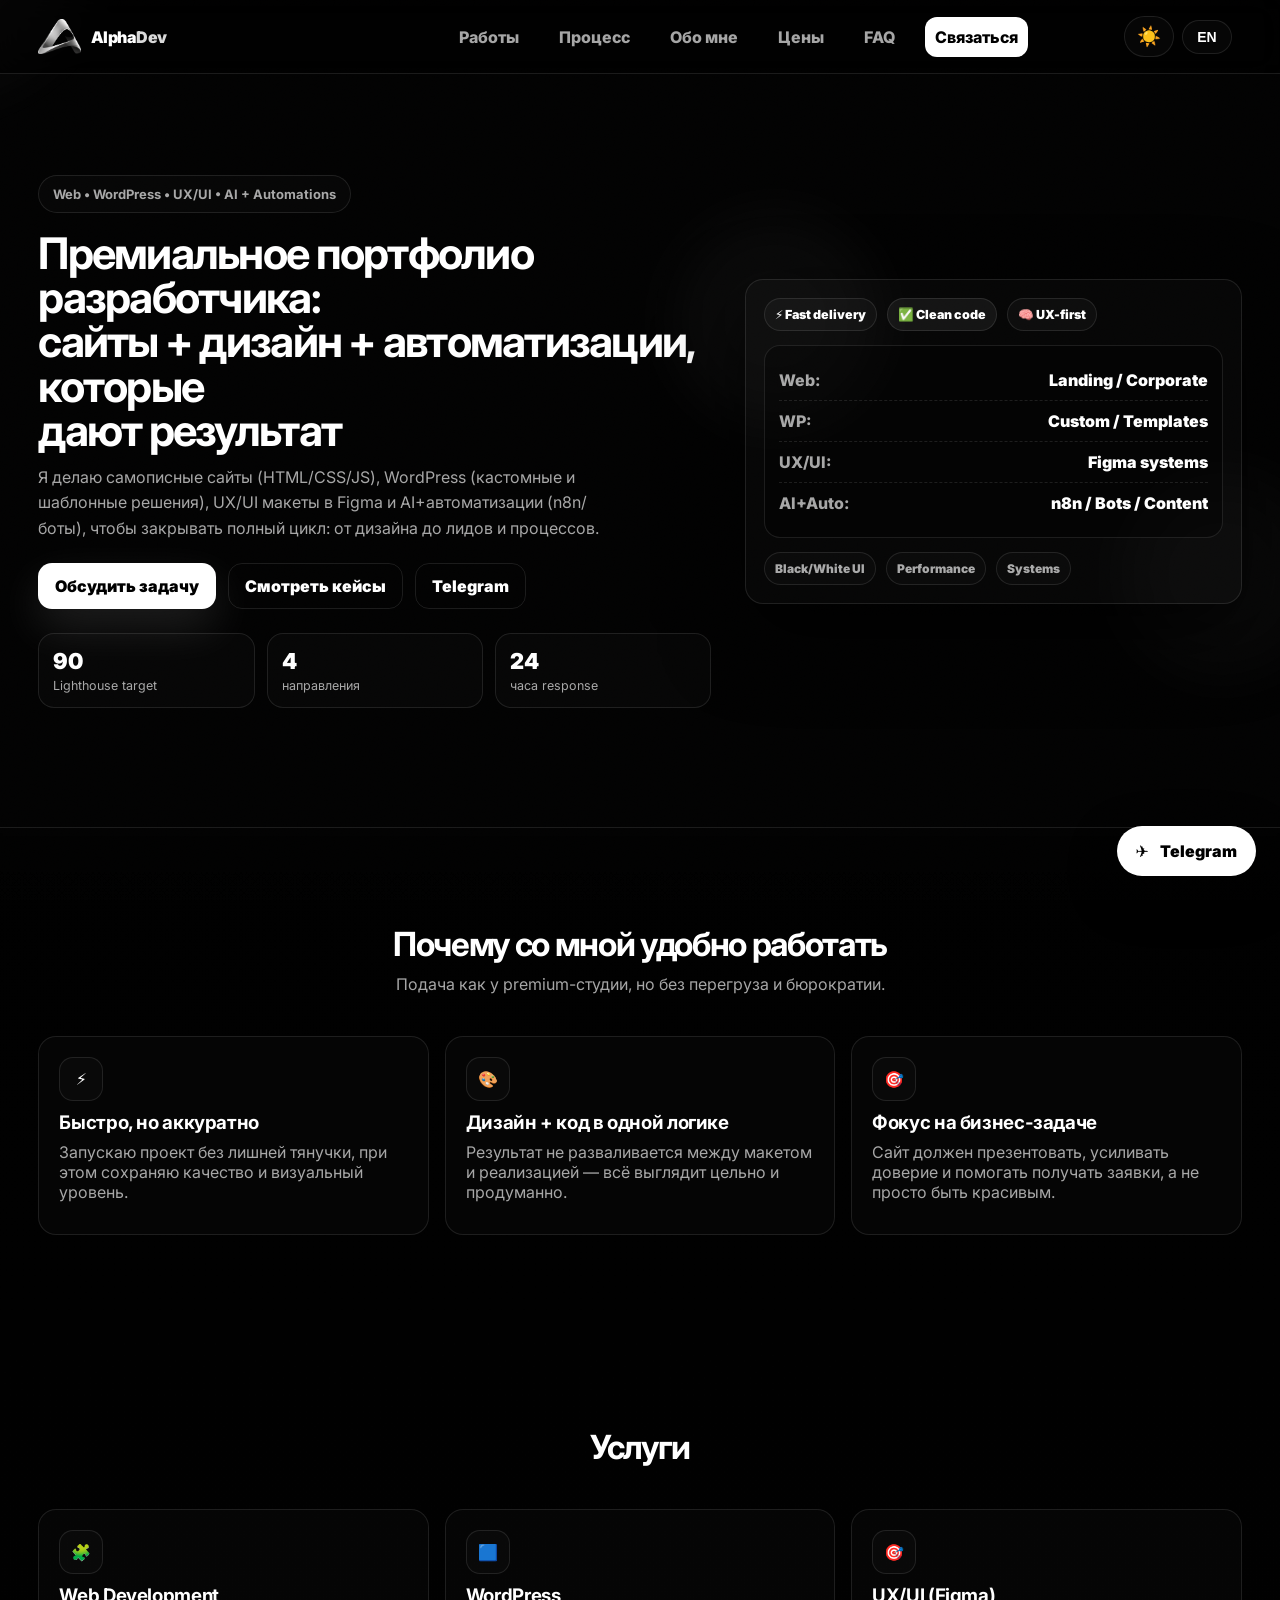
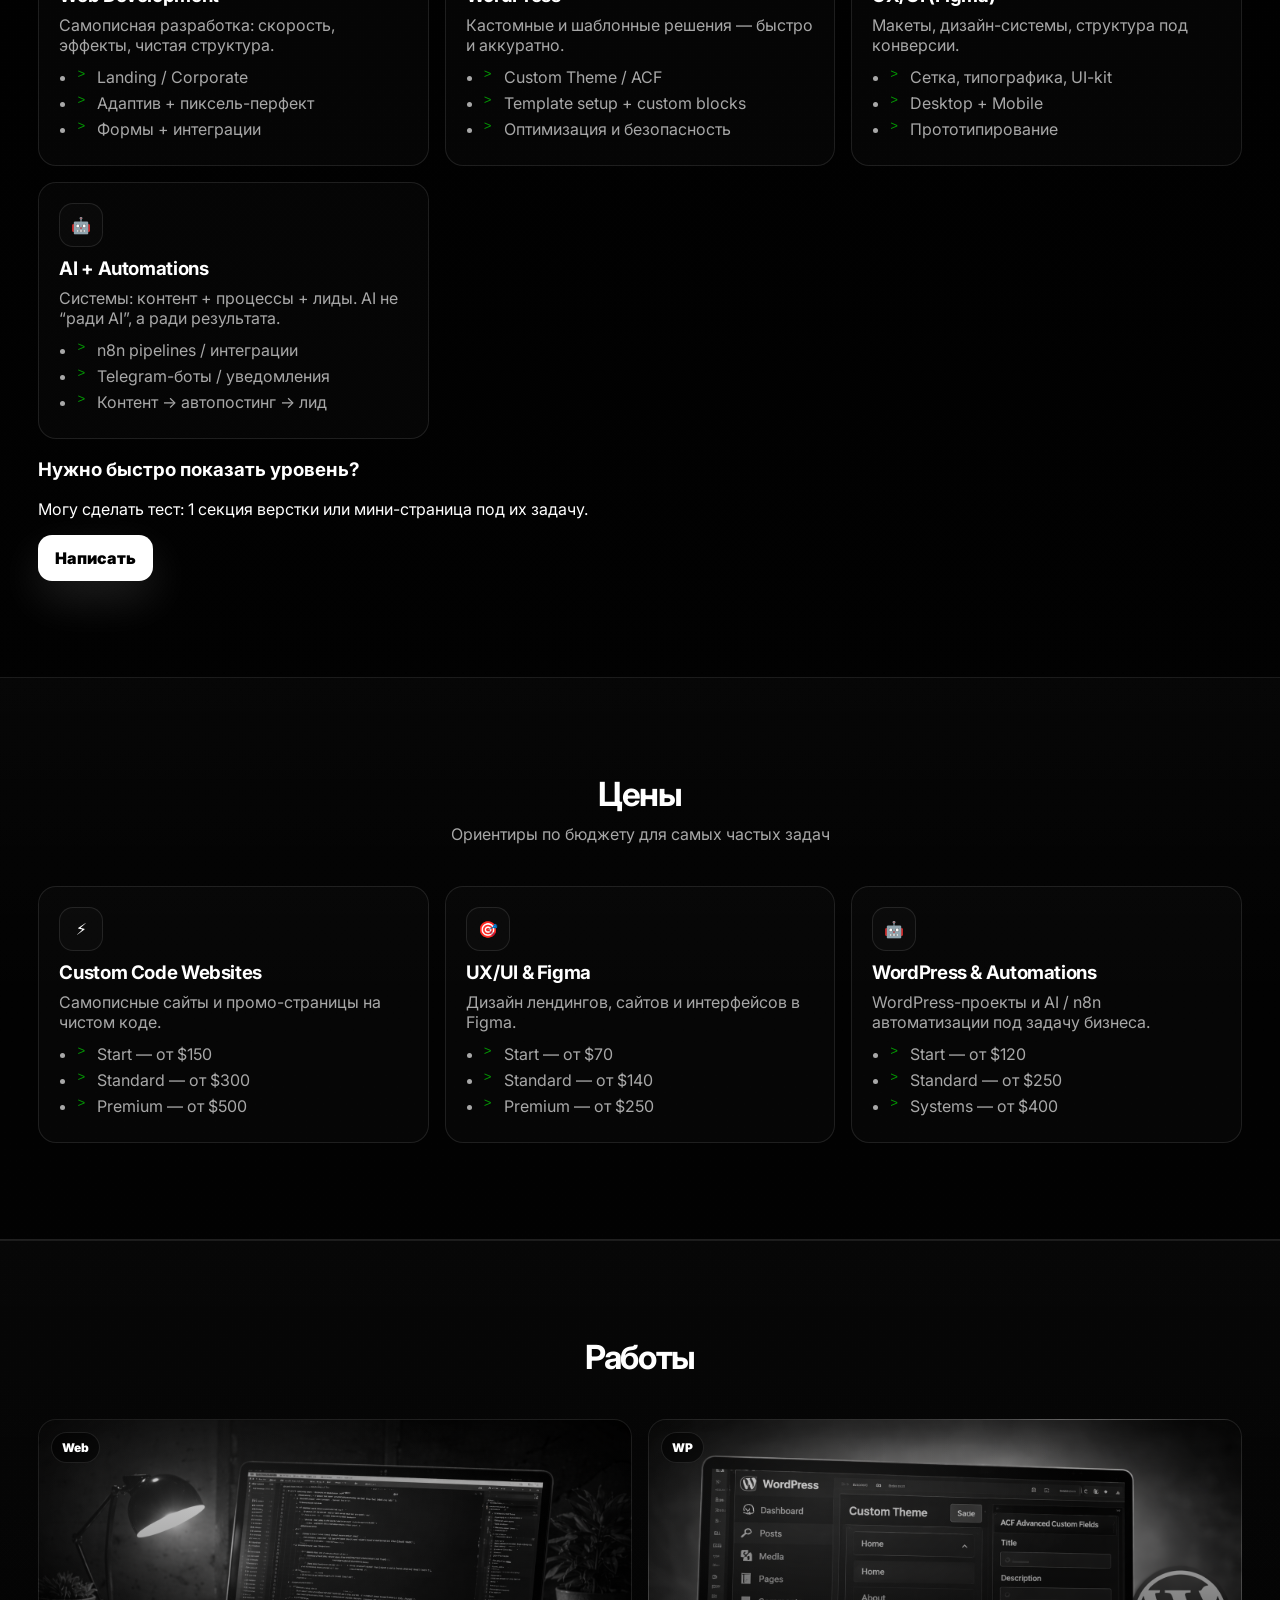
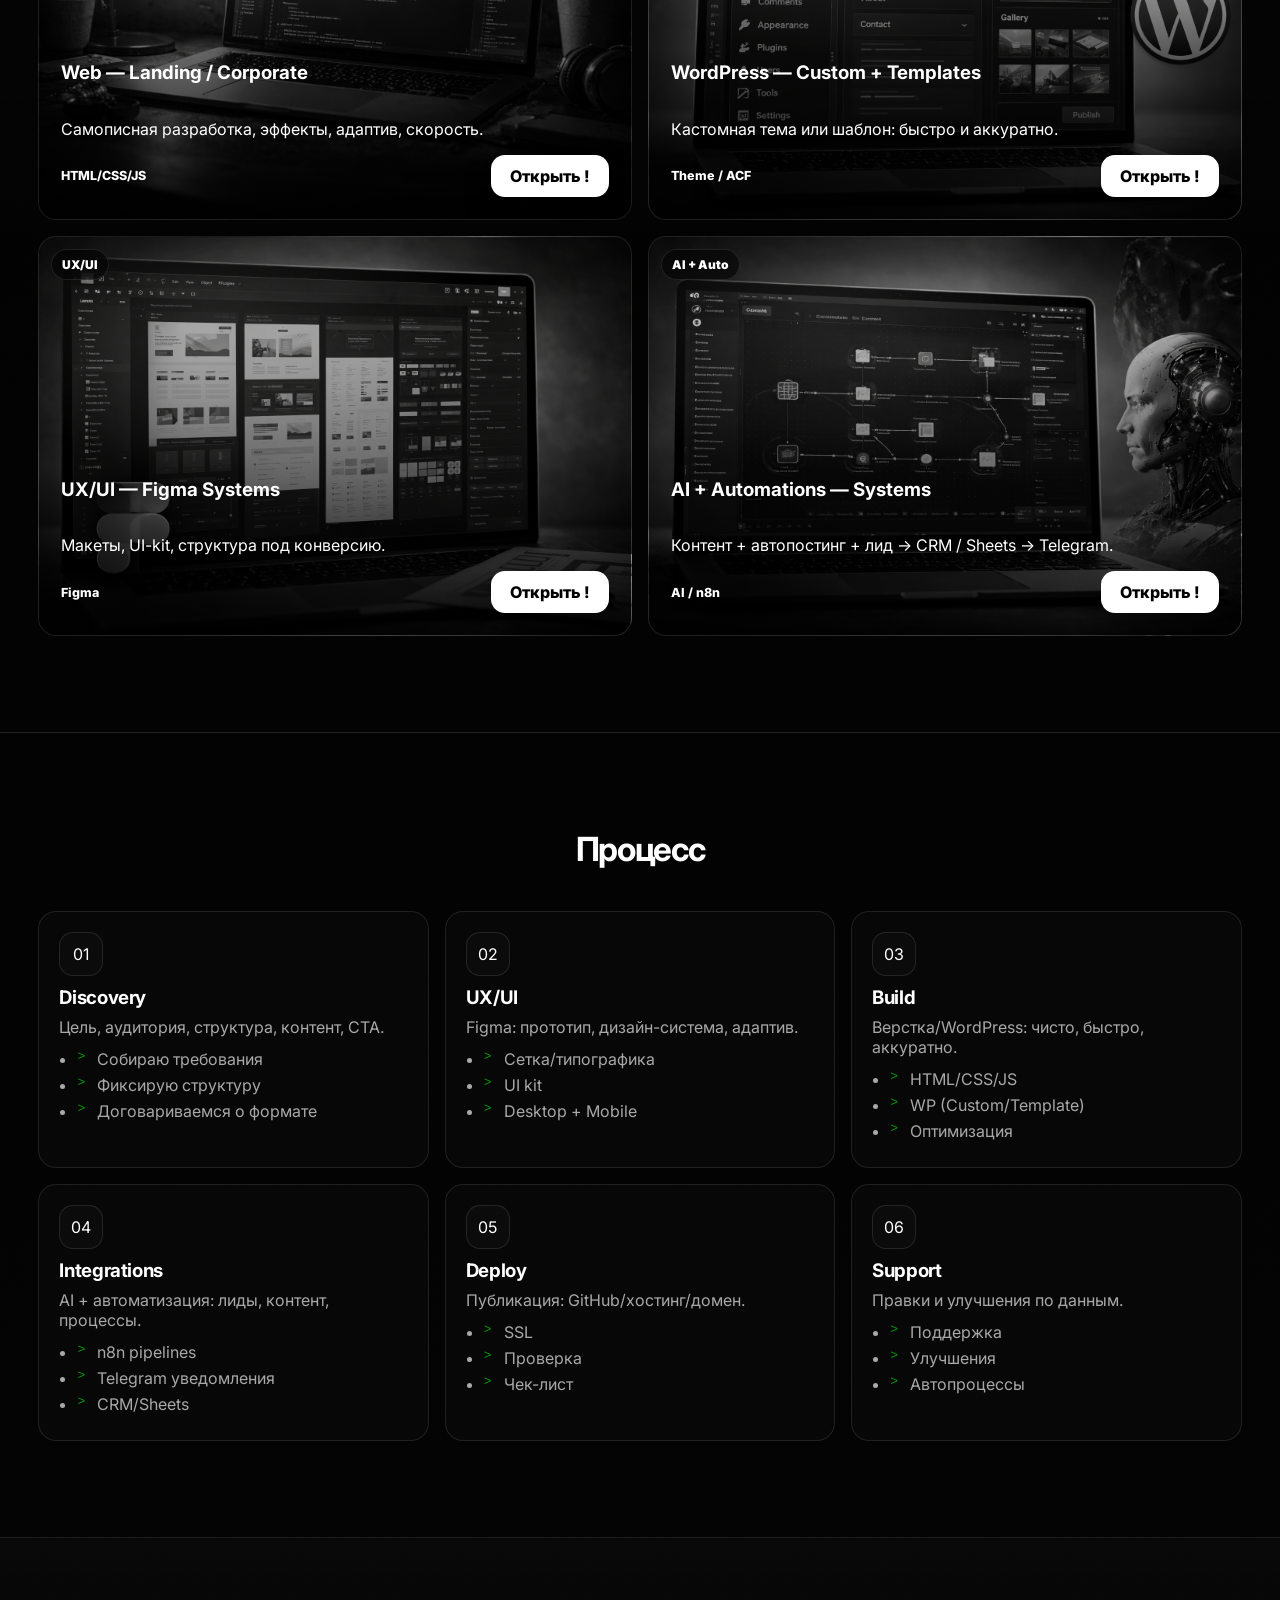
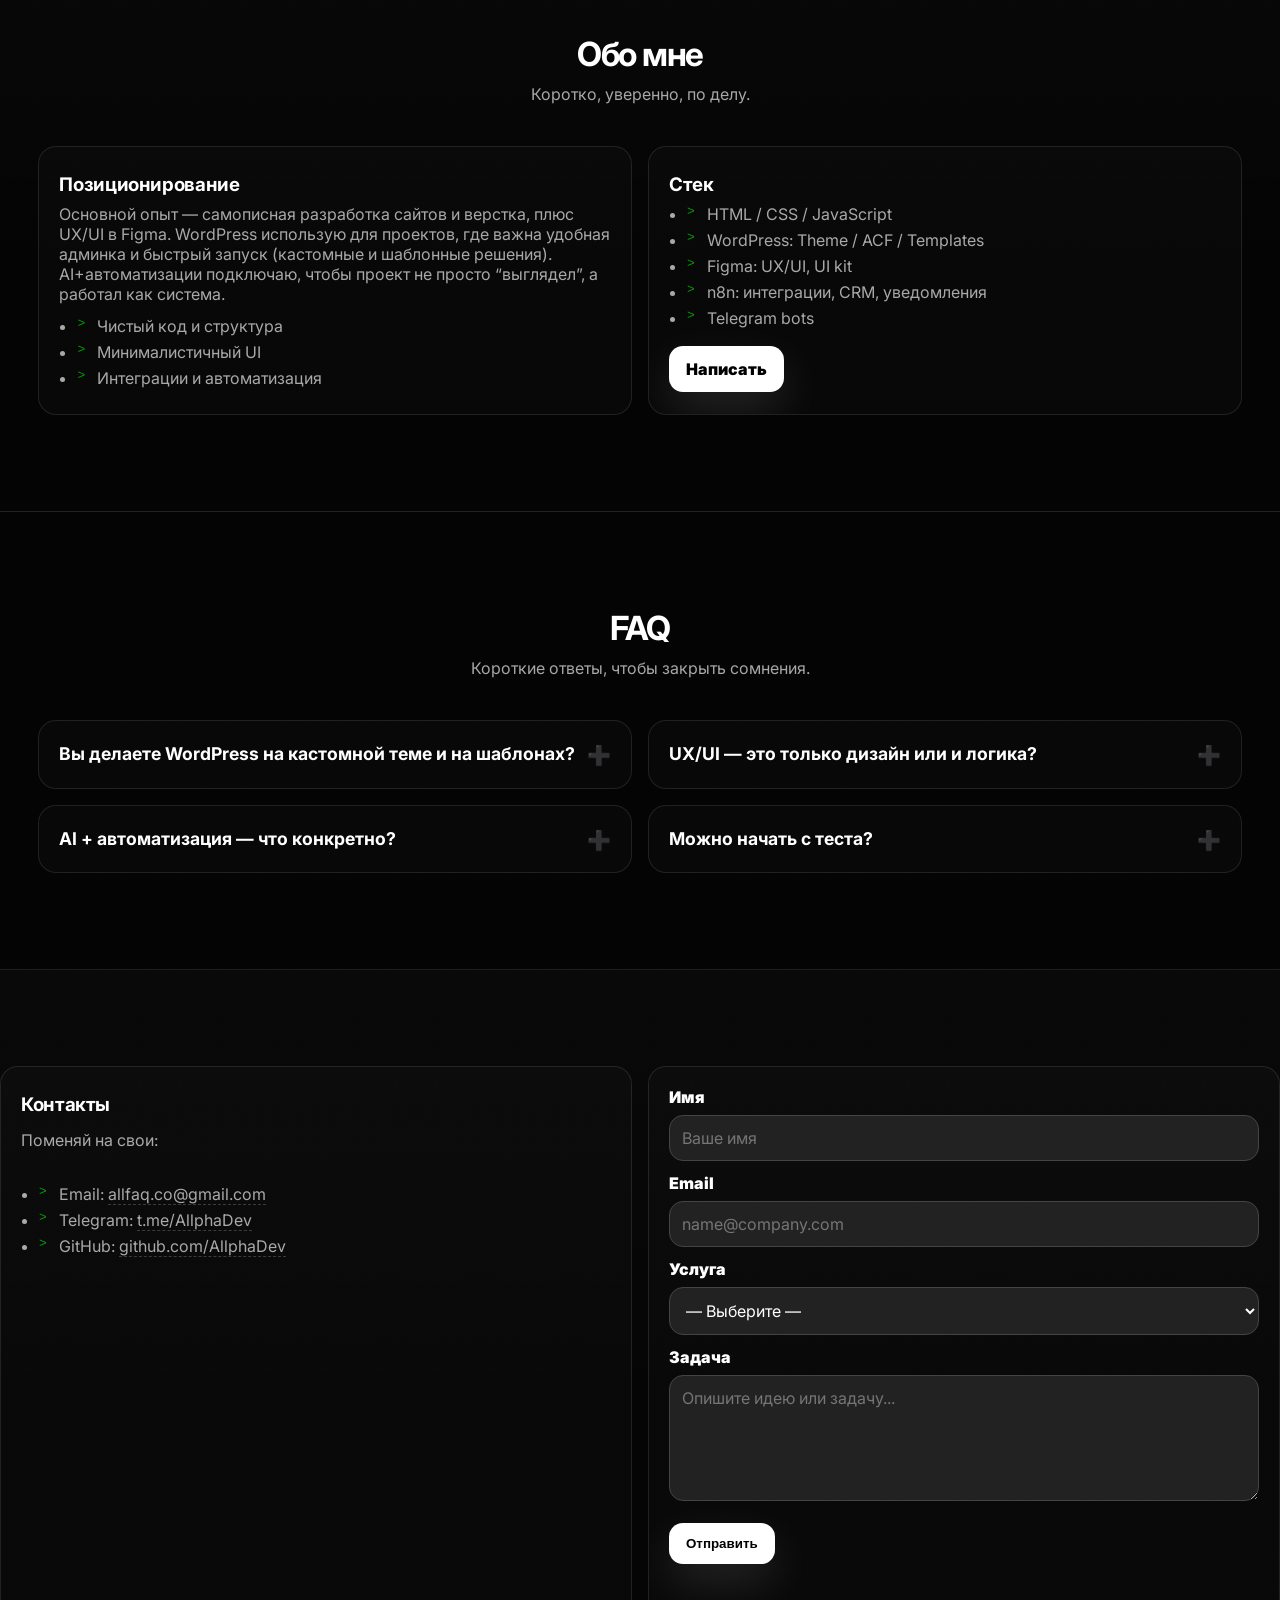
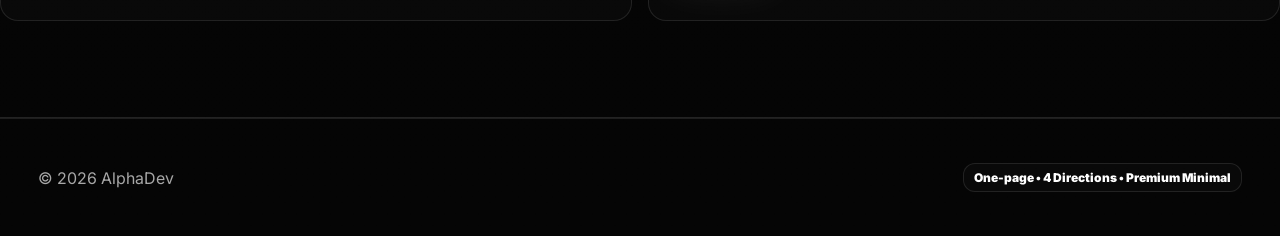
==== index.html @ a7153a6e "first commit" ====
<!DOCTYPE html>
<html lang="ru">
  <head>
    <meta charset="utf-8" />
    <meta name="viewport" content="width=device-width,initial-scale=1" />

    <title>AlphaDev — Web • WordPress • UX/UI • AI + Automations</title>

    <meta
      name="description"
      content="AlphaDev: самописные сайты, WordPress (custom + templates), UX/UI в Figma, AI + n8n автоматиации и боты."
    />

    <link rel="stylesheet" href="style.css" />

    <!-- favicon (логотип во вкладке) -->
    <link rel="icon" type="image/png" href="assets/favicon.png" />

    <!-- Open Graph preview -->
    <meta
      property="og:title"
      content="AlphaDev — Web • WordPress • UX/UI • AI + Automations"
    />
    <meta
      property="og:description"
      content="Premium websites, UX/UI design and automation systems built for growth."
    />
    <meta
      property="og:image"
      content="https://allphadev.github.io/assets/preview.jpg"
    />
    <meta property="og:url" content="https://allphadev.github.io/" />
    <meta property="og:type" content="website" />

    <!-- Twitter / Telegram preview -->
    <meta name="twitter:card" content="summary_large_image" />
    <meta
      name="twitter:title"
      content="AlphaDev — Web • WordPress • UX/UI • AI + Automations"
    />
    <meta
      name="twitter:description"
      content="Premium websites and automation systems built for growth."
    />
    <meta
      name="twitter:image"
      content="https://allphadev.github.io/assets/preview.jpg"
    />
  </head>
  <body class="theme-dark">
    <div class="noise"></div>
    <div class="cursor-glow" aria-hidden="true"></div>

    <header class="header">
      <div class="container header__inner">
        <a class="brand" href="#top" aria-label="AlphaDev">
          <img class="brand__logo" src="assets/logo.svg" alt="AlphaDev logo" />
          <span class="brand__text">Alpha<span>Dev</span></span>
        </a>

        <nav class="nav" id="nav">
          <a href="#work" data-i18n="nav_work">Работы</a>
          <a href="#process" data-i18n="nav_process">Процесс</a>
          <a href="#about" data-i18n="nav_about">Обо мне</a>
          <a href="#pricing" data-i18n="nav_pricing">Цены</a>
          <a href="#faq" data-i18n="nav_faq">FAQ</a>
          <a class="nav__cta" href="#contact" data-i18n="nav_contact"
            >Связаться</a
          >
        </nav>

        <div class="header-controls">
          <button id="themeToggle" class="icon-btn" aria-label="Toggle theme">
            ☀️
          </button>
          <button id="langBtn" class="lang-btn" aria-label="Switch language">
            EN
          </button>
        </div>

        <button
          class="burger"
          id="burger"
          aria-label="Menu"
          aria-expanded="false"
        >
          <span></span><span></span><span></span>
        </button>
      </div>
    </header>

    <main id="top">
      <!-- HERO -->
      <section class="hero">
        <div class="container hero__grid">
          <div class="reveal">
            <div class="pill" data-i18n="hero_pill">
              <span class="dot"></span> Web • WordPress • UX/UI • AI +
              Automations
            </div>

            <h1 class="hero__title" id="typewriter">
              <span class="grad" data-i18n="hero_title_part1"
                >Премиальное портфолио разработчика:</span
              >
              <span data-i18n="hero_title_part2"
                >сайты + дизайн + автоматизации, которые</span
              >
              <span class="grad" data-i18n="hero_title_part3"
                >дают результат</span
              >
            </h1>

            <p class="hero__sub" data-i18n="hero_sub">
              Я делаю самописные сайты (HTML/CSS/JS), WordPress (кастомные и
              шаблонные решения), UX/UI макеты в Figma и AI+автоматизации
              (n8n/боты), чтобы закрывать полный цикл: от дизайна до лидов и
              процессов.
            </p>

            <div class="hero__actions">
              <a
                class="btn btn--primary"
                href="#contact"
                data-i18n="cta_primary"
                >Обсудить задачу</a
              >
              <a class="btn btn--ghost" href="#work" data-i18n="cta_secondary"
                >Смотреть кейсы</a
              >
              <a
                class="btn btn--ghost"
                href="https://t.me/AlphaDev_web?text=Hello!%20I%20want%20to%20discuss%20a%20project%20with%20AlphaDev.%0A%0AProject%20type:%0ABudget:%0ATimeline:%0ADescription:"
                target="_blank"
                data-i18n="cta_telegram"
                >Telegram</a
              >
            </div>

            <div class="hero__stats">
              <div class="stat">
                <div class="stat__num" data-count="90" id="stat1">0</div>
                <div class="stat__label" data-i18n="stat_lighthouse">
                  Lighthouse target
                </div>
              </div>
              <div class="stat">
                <div class="stat__num" data-count="4" id="stat2">0</div>
                <div class="stat__label" data-i18n="stat_directions">
                  направления
                </div>
              </div>
              <div class="stat">
                <div class="stat__num" data-count="24" id="stat3">0</div>
                <div class="stat__label" data-i18n="stat_response">
                  часа response
                </div>
              </div>
            </div>
          </div>

          <div class="reveal hero__right">
            <div class="glass">
              <div class="badges">
                <div class="badge" data-i18n="badge_delivery">
                  ⚡ Fast delivery
                </div>
                <div class="badge badge--alt" data-i18n="badge_code">
                  ✅ Clean code
                </div>
                <div class="badge" data-i18n="badge_ux">🧠 UX-first</div>
              </div>

              <div class="mini">
                <div class="mini__row">
                  <div class="mini__k" data-i18n="mini_web">Web:</div>
                  <div class="mini__v" data-i18n="mini_web_val">
                    Landing / Corporate
                  </div>
                </div>
                <div class="mini__row">
                  <div class="mini__k" data-i18n="mini_wp">WP:</div>
                  <div class="mini__v" data-i18n="mini_wp_val">
                    Custom / Templates
                  </div>
                </div>
                <div class="mini__row">
                  <div class="mini__k" data-i18n="mini_ui">UX/UI:</div>
                  <div class="mini__v" data-i18n="mini_ui_val">
                    Figma systems
                  </div>
                </div>
                <div class="mini__row">
                  <div class="mini__k" data-i18n="mini_ai">AI+Auto:</div>
                  <div class="mini__v" data-i18n="mini_ai_val">
                    n8n / Bots / Content
                  </div>
                </div>
              </div>

              <div class="tags">
                <div class="tag" data-i18n="tag_ui">Black/White UI</div>
                <div class="tag" data-i18n="tag_perf">Performance</div>
                <div class="tag" data-i18n="tag_sys">Systems</div>
              </div>
            </div>

            <div class="orb orb--1" aria-hidden="true"></div>
            <div class="orb orb--2" aria-hidden="true"></div>
          </div>
        </div>

        <div class="hero__bg" aria-hidden="true"></div>
      </section>

      <section class="section" id="values">
        <div class="container">
          <div class="section__head reveal">
            <h2 data-i18n="value_title">Почему со мной удобно работать</h2>
            <p data-i18n="value_sub">
              Подача как у premium-студии, но без перегруза и бюрократии.
            </p>
          </div>
          <div class="grid-3">
            <div class="card reveal">
              <div class="card__icon">⚡</div>
              <h3 data-i18n="value_card1_title">Быстро, но аккуратно</h3>
              <p data-i18n="value_card1_desc">
                Запускаю проект без лишней тянучки, при этом сохраняю качество и
                визуальный уровень.
              </p>
            </div>
            <div class="card reveal">
              <div class="card__icon">🎨</div>
              <h3 data-i18n="value_card2_title">Дизайн + код в одной логике</h3>
              <p data-i18n="value_card2_desc">
                Результат не разваливается между макетом и реализацией — всё
                выглядит цельно и продуманно.
              </p>
            </div>
            <div class="card reveal">
              <div class="card__icon">🎯</div>
              <h3 data-i18n="value_card3_title">Фокус на бизнес-задаче</h3>
              <p data-i18n="value_card3_desc">
                Сайт должен презентовать, усиливать доверие и помогать получать
                заявки, а не просто быть красивым.
              </p>
            </div>
          </div>
        </div>
      </section>

      <!-- SERVICES -->
      <section class="section" id="services">
        <div class="container">
          <div class="section__head reveal">
            <h2 data-i18n="services_title">Услуги</h2>
          </div>

          <div class="workgrid">
            <article class="card reveal">
              <div class="card__icon">🧩</div>
              <h3 data-i18n="service_web_title">Web Development</h3>
              <p data-i18n="service_web_desc">
                Самописная разработка: скорость, эффекты, чистая структура.
              </p>
              <ul>
                <li data-i18n="service_web_li1">Landing / Corporate</li>
                <li data-i18n="service_web_li2">Адаптив + пиксель-перфект</li>
                <li data-i18n="service_web_li3">Формы + интеграции</li>
              </ul>
            </article>

            <article class="card reveal">
              <div class="card__icon">🟦</div>
              <h3 data-i18n="service_wp_title">WordPress</h3>
              <p data-i18n="service_wp_desc">
                Кастомные и шаблонные решения — быстро и аккуратно.
              </p>
              <ul>
                <li data-i18n="service_wp_li1">Custom Theme / ACF</li>
                <li data-i18n="service_wp_li2">
                  Template setup + custom blocks
                </li>
                <li data-i18n="service_wp_li3">Оптимизация и безопасность</li>
              </ul>
            </article>

            <article class="card reveal">
              <div class="card__icon">🎯</div>
              <h3 data-i18n="service_ui_title">UX/UI (Figma)</h3>
              <p data-i18n="service_ui_desc">
                Макеты, дизайн-системы, структура под конверсии.
              </p>
              <ul>
                <li data-i18n="service_ui_li1">Сетка, типографика, UI-kit</li>
                <li data-i18n="service_ui_li2">Desktop + Mobile</li>
                <li data-i18n="service_ui_li3">Прототипирование</li>
              </ul>
            </article>

            <article class="card reveal">
              <div class="card__icon">🤖</div>
              <h3 data-i18n="service_ai_title">AI + Automations</h3>
              <p data-i18n="service_ai_desc">
                Системы: контент + процессы + лиды. AI не “ради AI”, а ради
                результата.
              </p>
              <ul>
                <li data-i18n="service_ai_li1">n8n pipelines / интеграции</li>
                <li data-i18n="service_ai_li2">Telegram-боты / уведомления</li>
                <li data-i18n="service_ai_li3">Контент → автопостинг → лид</li>
              </ul>
            </article>
          </div>

          <div class="cta reveal">
            <div class="cta__inner">
              <div>
                <h3 data-i18n="cta_title">Нужно быстро показать уровень?</h3>
                <p data-i18n="cta_desc">
                  Могу сделать тест: 1 секция верстки или мини-страница под их
                  задачу.
                </p>
              </div>
              <a class="btn btn--primary" href="#contact" data-i18n="cta_btn"
                >Написать</a
              >
            </div>
          </div>
        </div>
      </section>

      <section class="section section--dark" id="pricing">
        <div class="container">
          <div class="section__head reveal">
            <h2 data-i18n="pricing_title">Цены</h2>
            <p data-i18n="pricing_sub">
              Ориентиры по бюджету для самых частых задач
            </p>
          </div>

          <div class="grid-3">
            <article class="card reveal">
              <div class="card__icon">⚡</div>
              <h3 data-i18n="pricing_web_title">Custom Code Websites</h3>
              <p data-i18n="pricing_web_desc">
                Самописные сайты и промо-страницы на чистом коде.
              </p>
              <ul>
                <li data-i18n="pricing_web_1">Start — от $150</li>
                <li data-i18n="pricing_web_2">Standard — от $300</li>
                <li data-i18n="pricing_web_3">Premium — от $500</li>
              </ul>
            </article>

            <article class="card reveal">
              <div class="card__icon">🎯</div>
              <h3 data-i18n="pricing_ui_title">UX/UI & Figma</h3>
              <p data-i18n="pricing_ui_desc">
                Дизайн лендингов, сайтов и интерфейсов в Figma.
              </p>
              <ul>
                <li data-i18n="pricing_ui_1">Start — от $70</li>
                <li data-i18n="pricing_ui_2">Standard — от $140</li>
                <li data-i18n="pricing_ui_3">Premium — от $250</li>
              </ul>
            </article>

            <article class="card reveal">
              <div class="card__icon">🤖</div>
              <h3 data-i18n="pricing_auto_title">WordPress & Automations</h3>
              <p data-i18n="pricing_auto_desc">
                WordPress-проекты и AI / n8n автоматизации под задачу бизнеса.
              </p>
              <ul>
                <li data-i18n="pricing_auto_1">Start — от $120</li>
                <li data-i18n="pricing_auto_2">Standard — от $250</li>
                <li data-i18n="pricing_auto_3">Systems — от $400</li>
              </ul>
            </article>
          </div>
        </div>
      </section>

      <!-- WORK -->
      <section class="section section--dark" id="work">
        <div class="container">
          <div class="section__head reveal">
            <h2 data-i18n="work_title">Работы</h2>
          </div>

          <div class="workgrid workgrid--4">
            <!-- WEB -->
            <article
              class="workcard reveal workcard--bg"
              style="background-image: url('assets/work-web.png')"
            >
              <span class="workchip">Web</span>

              <div class="workcard__body">
                <h3 data-i18n="work_web_title">Web — Landing / Corporate</h3>
                <p data-i18n="work_web_desc">
                  Самописная разработка, эффекты, адаптив, скорость.
                </p>
                <div class="workcard__meta">
                  <span>HTML/CSS/JS</span>
                  <a class="link" href="projects/web.html" data-i18n="open"
                    >Open!</a
                  >
                </div>
              </div>
            </article>

            <!-- WORDPRESS -->
            <article
              class="workcard reveal workcard--bg"
              style="background-image: url('assets/work-wp.png')"
            >
              <span class="workchip">WP</span>

              <div class="workcard__body">
                <h3 data-i18n="work_wp_title">
                  WordPress — Custom + Templates
                </h3>
                <p data-i18n="work_wp_desc">
                  Кастомная тема или шаблон: быстро и аккуратно.
                </p>
                <div class="workcard__meta">
                  <span>Theme / ACF</span>
                  <a
                    class="link"
                    href="projects/wordpress.html"
                    data-i18n="open"
                    >Open!</a
                  >
                </div>
              </div>
            </article>

            <!-- UX/UI -->
            <article
              class="workcard reveal workcard--bg"
              style="background-image: url('assets/work-ui.png')"
            >
              <span class="workchip">UX/UI</span>

              <div class="workcard__body">
                <h3 data-i18n="work_ui_title">UX/UI — Figma Systems</h3>
                <p data-i18n="work_ui_desc">
                  Макеты, UI-kit, структура под конверсию.
                </p>
                <div class="workcard__meta">
                  <span>Figma</span>
                  <a class="link" href="projects/uiux.html" data-i18n="open"
                    >Open!</a
                  >
                </div>
              </div>
            </article>

            <!-- AI + AUTOMATIONS -->
            <article
              class="workcard reveal workcard--bg"
              style="background-image: url('assets/work-ai-auto.png')"
            >
              <span class="workchip">AI + Auto</span>

              <div class="workcard__body">
                <h3 data-i18n="work_ai_title">AI + Automations — Systems</h3>
                <p data-i18n="work_ai_desc">
                  Контент + автопостинг + лид → CRM / Sheets → Telegram.
                </p>
                <div class="workcard__meta">
                  <span>AI / n8n</span>
                  <a
                    class="link"
                    href="projects/ai-automation.html"
                    data-i18n="open"
                    >Open!</a
                  >
                </div>
              </div>
            </article>
          </div>
        </div>
      </section>

      <!-- PROCESS -->
      <section class="section" id="process">
        <div class="container">
          <div class="section__head reveal">
            <h2 data-i18n="process_title">Процесс</h2>
          </div>

          <div class="grid-3">
            <article class="card reveal">
              <div class="card__icon">01</div>
              <h3 data-i18n="process_1_title">Discovery</h3>
              <p data-i18n="process_1_desc">
                Цель, аудитория, структура, контент, CTA.
              </p>
              <ul>
                <li data-i18n="process_1_li1">Собираю требования</li>
                <li data-i18n="process_1_li2">Фиксирую структуру</li>
                <li data-i18n="process_1_li3">Договариваемся о формате</li>
              </ul>
            </article>

            <article class="card reveal">
              <div class="card__icon">02</div>
              <h3 data-i18n="process_2_title">UX/UI</h3>
              <p data-i18n="process_2_desc">
                Figma: прототип, дизайн-система, адаптив.
              </p>
              <ul>
                <li data-i18n="process_2_li1">Сетка/типографика</li>
                <li data-i18n="process_2_li2">UI kit</li>
                <li data-i18n="process_2_li3">Desktop + Mobile</li>
              </ul>
            </article>

            <article class="card reveal">
              <div class="card__icon">03</div>
              <h3 data-i18n="process_3_title">Build</h3>
              <p data-i18n="process_3_desc">
                Верстка/WordPress: чисто, быстро, аккуратно.
              </p>
              <ul>
                <li data-i18n="process_3_li1">HTML/CSS/JS</li>
                <li data-i18n="process_3_li2">WP (Custom/Template)</li>
                <li data-i18n="process_3_li3">Оптимизация</li>
              </ul>
            </article>

            <article class="card reveal">
              <div class="card__icon">04</div>
              <h3 data-i18n="process_4_title">Integrations</h3>
              <p data-i18n="process_4_desc">
                AI + автоматизация: лиды, контент, процессы.
              </p>
              <ul>
                <li data-i18n="process_4_li1">n8n pipelines</li>
                <li data-i18n="process_4_li2">Telegram уведомления</li>
                <li data-i18n="process_4_li3">CRM/Sheets</li>
              </ul>
            </article>

            <article class="card reveal">
              <div class="card__icon">05</div>
              <h3 data-i18n="process_5_title">Deploy</h3>
              <p data-i18n="process_5_desc">
                Публикация: GitHub/хостинг/домен.
              </p>
              <ul>
                <li data-i18n="process_5_li1">SSL</li>
                <li data-i18n="process_5_li2">Проверка</li>
                <li data-i18n="process_5_li3">Чек-лист</li>
              </ul>
            </article>

            <article class="card reveal">
              <div class="card__icon">06</div>
              <h3 data-i18n="process_6_title">Support</h3>
              <p data-i18n="process_6_desc">Правки и улучшения по данным.</p>
              <ul>
                <li data-i18n="process_6_li1">Поддержка</li>
                <li data-i18n="process_6_li2">Улучшения</li>
                <li data-i18n="process_6_li3">Автопроцессы</li>
              </ul>
            </article>
          </div>
        </div>
      </section>

      <!-- ABOUT -->
      <section class="section section--dark" id="about">
        <div class="container">
          <div class="section__head reveal">
            <h2 data-i18n="about_title">Обо мне</h2>
            <p data-i18n="about_sub">Коротко, уверенно, по делу.</p>
          </div>

          <div class="grid-2">
            <div class="card reveal">
              <h3 data-i18n="about_pos_title">Позиционирование</h3>
              <p data-i18n="about_pos_text">
                Основной опыт — самописная разработка сайтов и верстка, плюс
                UX/UI в Figma. WordPress использую для проектов, где важна
                удобная админка и быстрый запуск (кастомные и шаблонные
                решения). AI+автоматизации подключаю, чтобы проект не просто
                “выглядел”, а работал как система.
              </p>
              <ul>
                <li data-i18n="about_pos_li1">Чистый код и структура</li>
                <li data-i18n="about_pos_li2">Минималистичный UI</li>
                <li data-i18n="about_pos_li3">Интеграции и автоматизация</li>
              </ul>
            </div>

            <div class="card reveal">
              <h3 data-i18n="about_stack_title">Стек</h3>
              <ul>
                <li>HTML / CSS / JavaScript</li>
                <li data-i18n="about_stack_wp">
                  WordPress: Theme / ACF / Templates
                </li>
                <li>Figma: UX/UI, UI kit</li>
                <li>n8n: интеграции, CRM, уведомления</li>
                <li>Telegram bots</li>
              </ul>
              <a
                class="btn btn--primary"
                href="#contact"
                style="margin-top: 12px"
                data-i18n="about_btn"
                >Написать</a
              >
            </div>
          </div>
        </div>
      </section>

      <!-- FAQ -->
      <section class="section" id="faq">
        <div class="container">
          <div class="section__head reveal">
            <h2 data-i18n="faq_title">FAQ</h2>
            <p data-i18n="faq_sub">Короткие ответы, чтобы закрыть сомнения.</p>
          </div>

          <div class="faq-grid">
            <div class="faq-card reveal">
              <details>
                <summary data-i18n="faq_q1">
                  Вы делаете WordPress на кастомной теме и на шаблонах?
                </summary>
                <p data-i18n="faq_a1">
                  Да. Могу собрать быстро на шаблоне (и кастомизировать), либо
                  сделать кастомную тему + ACF под удобную админку.
                </p>
              </details>
            </div>

            <div class="faq-card reveal">
              <details>
                <summary data-i18n="faq_q2">
                  UX/UI — это только дизайн или и логика?
                </summary>
                <p data-i18n="faq_a2">
                  И дизайн, и логика. Структура секций, сценарии, CTA, адаптив —
                  всё в Figma.
                </p>
              </details>
            </div>

            <div class="faq-card reveal">
              <details>
                <summary data-i18n="faq_q3">
                  AI + автоматизация — что конкретно?
                </summary>
                <p data-i18n="faq_a3">
                  Контент/скрипты/шаблоны + n8n-процессы: автопостинг, сбор
                  лидов, уведомления, запись в CRM/Sheets.
                </p>
              </details>
            </div>

            <div class="faq-card reveal">
              <details>
                <summary data-i18n="faq_q4">Можно начать с теста?</summary>
                <p data-i18n="faq_a4">
                  Да. Мини-тест: 1 секция верстки / 1 экран UI /
                  мини-автоматизация на n8n.
                </p>
              </details>
            </div>
          </div>
        </div>
      </section>

      <!-- CONTACT -->
      <section class="section section--dark" id="contact">
        <div class="grid-2">
          <!-- Левая карточка: теперь это реальная .card (со всем hover/spotlight) -->
          <div class="card reveal contact-info">
            <h3 data-i18n="contact_info_title">Контакты</h3>

            <p class="muted" data-i18n="contact_info_change">
              Поменяй на свои:
            </p>

            <ul class="contact-list">
              <li>
                Email:
                <a href="allfaq.co@gmail.com" target="_blank"
                  >allfaq.co@gmail.com</a
                >
              </li>
              <li>
                Telegram:
                <a href="https://t.me/AllphaDev" target="_blank"
                  >t.me/AllphaDev</a
                >
              </li>
              <li>
                GitHub:
                <a href="https://github.com/AllphaDev" target="_blank">
                  github.com/AllphaDev
                </a>
              </li>
            </ul>
          </div>

          <!-- Правая карточка: форма -->
          <form class="form reveal" id="contactForm">
            <label>
              <span data-i18n="form_name_label">Имя</span>
              <input
                type="text"
                name="name"
                required
                data-i18n-placeholder="form_name_placeholder"
                placeholder="Ваше имя"
              />
            </label>

            <label>
              <span data-i18n="form_email_label">Email</span>
              <input
                type="email"
                name="email"
                required
                data-i18n-placeholder="form_email_placeholder"
                placeholder="name@company.com"
              />
            </label>

            <label>
              <span data-i18n="form_service_label">Услуга</span>
              <select name="service">
                <option value="" data-i18n="form_service_placeholder">
                  — Выберите —
                </option>
                <option>Web Development</option>
                <option>WordPress</option>
                <option>UX/UI</option>
                <option>AI + Automations</option>
                <option data-i18n="form_service_other">Другое</option>
              </select>
            </label>

            <label>
              <span data-i18n="form_task_label">Задача</span>
              <textarea
                name="message"
                rows="5"
                required
                data-i18n-placeholder="form_task_placeholder"
                placeholder="Опишите идею или задачу..."
              ></textarea>
            </label>

            <button class="btn btn--primary form__submit" type="submit">
              <span data-i18n="form_send">Отправить</span>
            </button>

            <div class="form__status" id="formStatus"></div>
          </form>
        </div>
      </section>
    </main>

    <footer class="footer">
      <div class="container footer__inner">
        <div>© <span id="year"></span> AlphaDev</div>
        <div class="kbd" data-i18n="footer_tag">
          One-page • 4 Directions • Premium Minimal
        </div>
      </div>
    </footer>

    <script src="script.js"></script>
    <script>
      document.getElementById("year").textContent = new Date().getFullYear();
    </script>
    <a
      class="telegram-float"
      href="https://t.me/AlphaDev_web?text=Hello!%20I%20want%20to%20discuss%20a%20project%20with%20AlphaDev.%0A%0AProject%20type:%0ABudget:%0ATimeline:%0ADescription:"
      target="_blank"
      rel="noopener noreferrer"
    >
      Telegram
    </a>
  </body>
</html>
---- style.css ----
@import url("https://fonts.googleapis.com/css2?family=Inter:wght@400;600;700;800;900&display=swap");

/* ===== Тёмная тема (по умолчанию) ===== */
.theme-dark {
  --bg: #000;
  --bg2: #050505;
  --card-bg: rgba(255, 255, 255, 0.02);
  --card-bg-alt: rgba(255, 255, 255, 0.06);
  --header-bg: rgba(0, 0, 0, 0.55);
  --text: #fff;
  --text-inverse: #000;
  --muted: rgba(255, 255, 255, 0.65);
  --line: rgba(255, 255, 255, 0.1);
  --line-strong: rgba(255, 255, 255, 0.2);
  --shadow: 0 30px 80px rgba(0, 0, 0, 0.75);
  --glow: rgba(255, 255, 255, 0.12);
  --primary-btn: #fff;
  --primary-btn-text: #000;
  --code-symbol: #0f0;
  --orb-1: rgba(255, 255, 255, 0.1);
  --orb-2: rgba(255, 255, 255, 0.08);
  --badge-bg: rgba(255, 255, 255, 0.03);
  --badge-alt-bg: rgba(255, 255, 255, 0.06);
  --mini-bg: rgba(0, 0, 0, 0.35);
  --link-border: rgba(255, 255, 255, 0.35);
  --link-hover: rgba(255, 255, 255, 0.75);
  /* Убрали --input-bg и --input-focus-*, будем использовать прямые цвета */
}

/* ===== Светлая тема ===== */
.theme-light {
  --bg: #f8f9fa;
  --bg2: #ffffff;
  --card-bg: rgba(0, 0, 0, 0.02);
  --card-bg-alt: rgba(0, 0, 0, 0.06);
  --header-bg: rgba(255, 255, 255, 0.75);
  --text: #111;
  --text-inverse: #fff;
  --muted: rgba(0, 0, 0, 0.6);
  --line: rgba(0, 0, 0, 0.1);
  --line-strong: rgba(0, 0, 0, 0.2);
  --shadow: 0 30px 80px rgba(0, 0, 0, 0.1);
  --glow: rgba(0, 0, 0, 0.05);
  --primary-btn: #000;
  --primary-btn-text: #fff;
  --code-symbol: #0a0;
  --orb-1: rgba(0, 0, 0, 0.05);
  --orb-2: rgba(0, 0, 0, 0.03);
  --badge-bg: rgba(0, 0, 0, 0.02);
  --badge-alt-bg: rgba(0, 0, 0, 0.04);
  --mini-bg: rgba(255, 255, 255, 0.7);
  --link-border: rgba(0, 0, 0, 0.3);
  --link-hover: rgba(0, 0, 0, 0.8);
  /* Убрали --input-bg и --input-focus-* */
}

* {
  box-sizing: border-box;
  transition: background-color 0.2s ease, border-color 0.2s ease,
    color 0.2s ease;
}
html,
body {
  margin: 0;
  padding: 0;
}
body {
  font-family: "Inter", system-ui, -apple-system, Segoe UI, Roboto, Arial,
    sans-serif;
  background: linear-gradient(180deg, var(--bg), var(--bg2));
  color: var(--text);
  overflow-x: hidden;
  scroll-behavior: smooth;
}
.container {
  width: min(1360px, 94%);
  margin: 0 auto;
}
a {
  color: inherit;
}

.noise {
  position: fixed;
  inset: 0;
  pointer-events: none;
  opacity: 0.05;
  mix-blend-mode: overlay;
  background-image: url("data:image/svg+xml,%3Csvg xmlns='http://www.w3.org/2000/svg' width='140' height='140'%3E%3Cfilter id='n'%3E%3CfeTurbulence type='fractalNoise' baseFrequency='.75' numOctaves='3' stitchTiles='stitch'/%3E%3C/filter%3E%3Crect width='140' height='140' filter='url(%23n)' opacity='.8'/%3E%3C/svg%3E");
}
.cursor-glow {
  position: fixed;
  width: 340px;
  height: 340px;
  border-radius: 999px;
  pointer-events: none;
  transform: translate(-50%, -50%);
  z-index: 0;
  opacity: 0.7;
  filter: blur(12px);
  background: radial-gradient(circle at 30% 30%, var(--glow), transparent 62%);
}

/* Header */
.header {
  position: fixed;
  left: 0;
  right: 0;
  top: 0;
  z-index: 1000;
  background: var(--header-bg);
  backdrop-filter: blur(14px);
  border-bottom: 1px solid var(--line);
}
.header__inner {
  display: flex;
  align-items: center;
  justify-content: space-between;
  gap: 12px;
  padding: 16px 0;
}
.brand {
  display: flex;
  align-items: center;
  gap: 10px;
  text-decoration: none;
}
.brand__logo {
  width: auto;
  height: 35px;
}
.brand__text {
  font-weight: 1000;
  letter-spacing: -0.03em;
}
.brand__text span {
  opacity: 0.85;
}

.nav {
  display: flex;
  align-items: center;
  gap: 20px;
  margin-left: 270px;
}
.nav a {
  text-decoration: none;
  color: var(--muted);
  font-weight: 800;
  font-size: 16px;
  padding: 10px 10px;
  border-radius: 12px;
  transition: 0.25s ease;
}
.nav a:hover {
  color: var(--text);
  background: var(--card-bg-alt);
}
.nav__cta {
  background: var(--primary-btn);
  color: var(--primary-btn-text) !important;
}

.header-controls {
  display: flex;
  gap: 8px;
  align-items: center;
  margin-left: auto;
  margin-right: 10px;
}
.icon-btn {
  background: var(--card-bg);
  border: 1px solid var(--line);
  border-radius: 30px;
  padding: 8px 12px;
  font-size: 1.2rem;
  cursor: pointer;
  transition: all 0.2s ease;
  color: var(--text);
}
.icon-btn:hover {
  background: var(--card-bg-alt);
  transform: scale(1.05);
}
.lang-btn {
  background: var(--card-bg);
  border: 1px solid var(--line);
  border-radius: 30px;
  padding: 8px 14px;
  font-weight: 900;
  font-size: 14px;
  color: var(--text);
  cursor: pointer;
  transition: all 0.2s ease;
  text-transform: uppercase;
}
.lang-btn:hover {
  background: var(--card-bg-alt);
  transform: scale(1.05);
}

.burger {
  display: none;
  width: 44px;
  height: 44px;
  border-radius: 14px;
  border: 1px solid var(--line);
  background: var(--card-bg);
  cursor: pointer;
}
.burger span {
  display: block;
  width: 20px;
  height: 2px;
  background: var(--text);
  margin: 5px auto;
  border-radius: 2px;
}

/* Sections */
.section {
  padding: 96px 0;
}
.section--dark {
  background: linear-gradient(180deg, var(--card-bg), transparent 60%);
  border-top: 1px solid var(--line);
  border-bottom: 1px solid var(--line);
}
.section__head {
  text-align: center;
  margin-bottom: 42px;
}
.section__head h2 {
  margin: 0 0 10px;
  font-size: clamp(28px, 2.6vw, 44px);
  letter-spacing: -0.04em;
}
.section__head p {
  margin: 0;
  color: var(--muted);
}

/* Hero */
.hero {
  position: relative;
  padding: 128px 0 72px;
  min-height: 92vh;
  display: grid;
  align-items: center;
  border-bottom: 1px solid var(--line);
}
.hero__grid {
  display: grid;
  grid-template-columns: 1.15fr 0.85fr;
  gap: 34px;
  align-items: center;
}
.hero__bg {
  position: absolute;
  inset: -40px;
  filter: blur(20px);
  z-index: -1;
  transform: translateY(var(--parallax, 0px));
  background: radial-gradient(
    900px 540px at 16% 10%,
    var(--glow),
    transparent 55%
  );
  background-image: linear-gradient(var(--line) 1px, transparent 1px),
    linear-gradient(90deg, var(--line) 1px, transparent 1px);
  background-size: 40px 40px;
  background-position: center center;
}
.pill {
  display: inline-flex;
  align-items: center;
  gap: 10px;
  padding: 10px 14px;
  border-radius: 999px;
  border: 1px solid var(--line);
  background: var(--card-bg);
  color: var(--muted);
  font-weight: 700;
  font-size: 13px;
}
.dot {
  width: 8px;
  height: 8px;
  border-radius: 50%;
  background: var(--text);
  box-shadow: 0 0 0 6px var(--glow);
}
.hero__title {
  margin: 18px 0 12px;
  font-size: clamp(34px, 3.4vw, 58px);
  line-height: 1.02;
  letter-spacing: -0.04em;
}
.hero__sub {
  margin: 0;
  color: var(--muted);
  font-size: 16px;
  line-height: 1.6;
  max-width: 58ch;
}
.grad {
  opacity: 0.85;
}

.hero__actions {
  display: flex;
  gap: 12px;
  margin-top: 22px;
  flex-wrap: wrap;
}
.btn {
  display: inline-flex;
  align-items: center;
  justify-content: center;
  padding: 12px 16px;
  border-radius: 14px;
  text-decoration: none;
  font-weight: 900;
  border: 1px solid var(--line);
  transition: 0.25s ease;
  cursor: pointer;
  position: relative;
  overflow: hidden;
}
.btn--primary {
  background: var(--primary-btn);
  color: var(--primary-btn-text);
  border-color: transparent;
  box-shadow: 0 18px 45px var(--glow);
}
.btn--ghost {
  background: transparent;
  color: var(--text);
}
.btn::after {
  content: "";
  position: absolute;
  top: 50%;
  left: 50%;
  width: 0;
  height: 0;
  border-radius: 50%;
  background: rgba(255, 255, 255, 0.3);
  transform: translate(-50%, -50%);
  transition: width 0.3s ease, height 0.3s ease;
  pointer-events: none;
}
.btn:active::after {
  width: 200px;
  height: 200px;
}
.btn--primary:hover,
.btn--ghost:hover {
  transform: translateY(-2px);
  background: var(--card-bg-alt);
}
.btn--primary:hover {
  background: var(--primary-btn);
}

.hero__stats {
  display: grid;
  grid-template-columns: repeat(3, 1fr);
  gap: 12px;
  margin-top: 24px;
}
.stat {
  border: 1px solid var(--line);
  background: var(--card-bg);
  border-radius: 16px;
  padding: 14px;
}
.stat__num {
  font-size: 22px;
  font-weight: 900;
}
.stat__label {
  color: var(--muted);
  font-size: 12.5px;
  margin-top: 4px;
}

/* Glass card */
.hero__right {
  position: relative;
}
.glass {
  border: 1px solid var(--line);
  background: var(--card-bg);
  border-radius: var(--radius, 18px);
  padding: 18px;
  box-shadow: var(--shadow);
  position: relative;
  overflow: hidden;
}
.glass::after {
  content: "";
  position: absolute;
  inset: -1px;
  background: radial-gradient(
    260px 220px at var(--mx, 50%) var(--my, 50%),
    var(--glow),
    transparent 55%
  );
  opacity: 0;
  transition: 0.35s ease;
  pointer-events: none;
}
.glass:hover::after {
  opacity: 1;
}

.badges {
  display: flex;
  gap: 10px;
  flex-wrap: wrap;
  margin-bottom: 14px;
}
.badge {
  font-size: 12.5px;
  font-weight: 900;
  padding: 8px 10px;
  border-radius: 999px;
  border: 1px solid var(--line);
  background: var(--badge-bg);
}
.badge--alt {
  background: var(--badge-alt-bg);
}

.mini {
  border-radius: 16px;
  border: 1px solid var(--line);
  background: var(--mini-bg);
  padding: 14px;
}
.mini__row {
  display: flex;
  justify-content: space-between;
  gap: 12px;
  padding: 10px 0;
  border-bottom: 1px dashed var(--line);
}
.mini__row:last-child {
  border-bottom: none;
}
.mini__k {
  color: var(--muted);
  font-weight: 800;
}
.mini__v {
  font-weight: 900;
}

.tags {
  display: flex;
  flex-wrap: wrap;
  gap: 10px;
  margin-top: 14px;
}
.tag {
  font-size: 12px;
  font-weight: 900;
  padding: 8px 10px;
  border-radius: 999px;
  border: 1px solid var(--line);
  background: var(--card-bg);
  color: var(--muted);
}

.orb {
  position: absolute;
  width: 220px;
  height: 220px;
  border-radius: 999px;
  filter: blur(30px);
  opacity: 0.35;
  z-index: -1;
}
.orb--1 {
  left: -80px;
  top: -70px;
  background: var(--orb-1);
}
.orb--2 {
  right: -90px;
  bottom: -80px;
  background: var(--orb-2);
}

/* Layout grids */
.grid-3 {
  display: grid;
  grid-template-columns: repeat(3, 1fr);
  gap: 16px;
}
.grid-2 {
  display: grid;
  grid-template-columns: repeat(2, 1fr);
  gap: 16px;
}

/* Cards */
.card {
  border: 1px solid var(--line);
  background: var(--card-bg);
  border-radius: var(--radius, 18px);
  padding: 20px;
  transition: transform 0.35s ease, box-shadow 0.35s ease,
    border-color 0.35s ease;
  position: relative;
  overflow: hidden;
}
.card::after {
  content: "";
  position: absolute;
  inset: -1px;
  background: radial-gradient(
    240px 200px at var(--mx, 50%) var(--my, 50%),
    var(--glow),
    transparent 55%
  );
  opacity: 0;
  transition: 0.35s ease;
  pointer-events: none;
}
.card:hover {
  transform: translateY(-8px);
  box-shadow: var(--shadow);
  border-color: var(--line-strong);
}
.card:hover::after {
  opacity: 1;
}
.card:hover .card__icon {
  transform: rotate(5deg) scale(1.1);
}

.card__icon {
  width: 44px;
  height: 44px;
  border-radius: 14px;
  border: 1px solid var(--line);
  background: var(--card-bg);
  display: grid;
  place-items: center;
  margin-bottom: 10px;
  transition: transform 0.2s ease;
}
.card h3 {
  margin: 6px 0 8px;
  letter-spacing: -0.02em;
}
.card p {
  margin: 0 0 12px;
  color: var(--muted);
}
.card ul {
  margin: 0;
  padding-left: 18px;
  color: var(--muted);
}
.card li {
  margin: 6px 0;
  position: relative;
  padding-left: 20px;
}
.card li::before {
  content: ">";
  position: absolute;
  left: 0;
  color: var(--code-symbol);
  opacity: 0.6;
  font-family: monospace;
}

/* Work cards */
.workgrid {
  display: grid;
  grid-template-columns: repeat(3, 1fr);
  gap: 16px;
}
.workcard {
  border: 1px solid var(--line);
  background: var(--card-bg);
  border-radius: var(--radius);
  overflow: hidden;
  transition: 0.35s ease;
}
.workcard:hover {
  transform: translateY(-10px) rotate(-0.25deg);
  box-shadow: var(--shadow);
}
.workcard__media {
  height: 190px;
  background-size: cover;
  background-position: center;
  transform: scale(1.02);
  transition: 0.45s ease;
  position: relative;
}
.workcard:hover .workcard__media {
  transform: scale(1.07);
  filter: saturate(1.05) contrast(1.05);
}
.workchip {
  position: absolute;
  left: 12px;
  top: 12px;
  padding: 7px 10px;
  border-radius: 999px;
  font-size: 12px;
  font-weight: 900;
  background: rgba(0, 0, 0, 0.55);
  border: 1px solid var(--line);
  backdrop-filter: blur(10px);
  color: #fff;
}
.workcard__body {
  padding: 16px;
  text-align: left;
  margin-top: 200px;
  /* margin-top удалён — текст не будет иметь лишнего отступа */
}
.workcard__meta {
  display: flex;
  justify-content: space-between;
  align-items: center;
  gap: 10px;
  color: var(--muted);
  font-weight: 800;
  font-size: 12.5px;
}
.link {
  text-decoration: none;
  color: var(--text);
  border-bottom: 1px dashed var(--link-border);
}
.link:hover {
  border-bottom-color: var(--link-hover);
}

.note {
  margin-top: 10px;
  padding: 14px 16px;
  border-radius: 16px;
  border: 1px solid var(--line);
  background: var(--card-bg);
  color: var(--muted);
  text-align: left;
}
.note strong {
  color: var(--text);
}

/* Form */
.form {
  border: 1px solid var(--line);
  background: var(--card-bg);
  border-radius: var(--radius);
  padding: 20px;
  display: grid;
  gap: 12px;
  text-align: left;
}
.form label {
  display: grid;
  gap: 8px;
  font-weight: 900;
}

/* Явные цвета для полей ввода (без переменных) */
.theme-dark .form input,
.theme-dark .form textarea,
.theme-dark .form select {
  background: #222 !important;
  color: #fff !important;
  border: 1px solid #444 !important;
  border-radius: 14px;
  padding: 12px;
  width: 100%;
  outline: none;
  font-family: inherit;
  font-size: 1rem;
}
.theme-dark .form input:focus,
.theme-dark .form textarea:focus,
.theme-dark .form select:focus {
  border-color: #666 !important;
  box-shadow: 0 0 0 4px rgba(255, 255, 255, 0.1) !important;
}
.theme-dark .form select option {
  background: #222;
  color: #fff;
}

.theme-light .form input,
.theme-light .form textarea,
.theme-light .form select {
  background: #fff !important;
  color: #111 !important;
  border: 1px solid #ccc !important;
  border-radius: 14px;
  padding: 12px;
  width: 100%;
  outline: none;
  font-family: inherit;
  font-size: 1rem;
}
.theme-light .form input:focus,
.theme-light .form textarea:focus,
.theme-light .form select:focus {
  border-color: #888 !important;
  box-shadow: 0 0 0 4px rgba(0, 0, 0, 0.05) !important;
}
.theme-light .form select option {
  background: #fff;
  color: #111;
}

.form__hint {
  color: var(--muted);
  font-size: 12px;
  text-align: center;
}

/* Footer */
.footer {
  padding: 44px 0;
  border-top: 1px solid var(--line);
  color: var(--muted);
}
.footer__inner {
  display: flex;
  justify-content: space-between;
  align-items: center;
  gap: 14px;
  flex-wrap: wrap;
}
.kbd {
  border: 1px solid var(--line);
  background: var(--card-bg);
  padding: 6px 10px;
  border-radius: 12px;
  font-weight: 900;
  color: var(--text);
  font-size: 12px;
}

/* Reveal */
.reveal {
  opacity: 0;
  transform: translateY(18px);
  transition: 0.9s ease;
}
.reveal.active {
  opacity: 1;
  transform: translateY(0);
}

/* Responsive */
@media (max-width: 980px) {
  .hero__grid {
    grid-template-columns: 1fr;
  }
  .hero {
    padding-top: 116px;
    min-height: auto;
  }
  .grid-3,
  .workgrid {
    grid-template-columns: 1fr;
  }
  .grid-2 {
    grid-template-columns: 1fr;
  }

  .nav {
    position: fixed;
    left: 4%;
    right: 4%;
    top: 74px;
    display: none;
    flex-direction: column;
    gap: 8px;
    padding: 14px;
    border-radius: 18px;
    border: 1px solid var(--line);
    background: var(--bg2);
    backdrop-filter: blur(16px);
  }
  .nav.is-open {
    display: flex;
  }
  .burger {
    display: inline-block;
  }
  .header-controls {
    margin-left: auto;
    margin-right: 10px;
  }
}

/* ===== WORK GRID FIX (4 cards ровно) ===== */
.workgrid.workgrid--4 {
  display: grid;
  grid-template-columns: repeat(2, minmax(0, 1fr));
  gap: 16px;
  align-items: stretch;
}
@media (max-width: 980px) {
  .workgrid.workgrid--4 {
    grid-template-columns: 1fr;
  }
}
.workgrid.workgrid--4 .workcard {
  display: flex;
  flex-direction: column;
  height: 100%;
}
.workgrid.workgrid--4 .workcard__media {
  height: 220px;
  background-size: cover;
  background-position: center;
}
.workgrid.workgrid--4 .workcard__body {
  display: flex;
  flex-direction: column;
  flex: 1;
}
.workgrid.workgrid--4 .workcard__meta {
  margin-top: auto;
}

/* ===== WORKCARD: image as FULL background for the whole card ===== */
.workcard.workcard--bg {
  position: relative;
  overflow: hidden;
  border-radius: 18px;
  border: 1px solid var(--line);
  background-size: cover;
  background-position: center;
  min-height: 380px;
  display: flex;
  flex-direction: column;
  justify-content: flex-end;
  transition: transform 0.35s ease, box-shadow 0.35s ease,
    border-color 0.35s ease;
}
.workcard.workcard--bg::after {
  content: "";
  position: absolute;
  inset: 0;
  background: radial-gradient(
      420px 260px at 30% 20%,
      rgba(255, 255, 255, 0.1),
      transparent 60%
    ),
    linear-gradient(to bottom, rgba(0, 0, 0, 0.1), rgba(0, 0, 0, 0.92));
  pointer-events: none;
}
.workcard.workcard--bg:hover {
  transform: translateY(-8px);
  border-color: var(--line-strong);
  box-shadow: var(--shadow);
}
.workcard.workcard--bg .workchip {
  position: absolute;
  top: 12px;
  left: 12px;
  z-index: 2;
}
.workcard.workcard--bg .workcard__body {
  position: relative;
  z-index: 2;
  padding: 22px;
  display: flex;
  flex-direction: column;
  flex: 1;
  justify-content: flex-end; /* текст прижат к низу */
}
.workcard.workcard--bg .workcard__meta {
  margin-top: auto;
}
.workcard__media {
  display: none !important;
}

/* ===== FAQ в стиле карточек сайта ===== */
.faq-grid {
  display: grid;
  grid-template-columns: 1fr 1fr;
  gap: 16px;
  margin-top: 40px;
}
.faq-card {
  background: var(--card-bg);
  border: 1px solid var(--line);
  border-radius: var(--radius);
  transition: transform 0.35s ease, box-shadow 0.35s ease,
    border-color 0.35s ease;
  overflow: hidden;
  position: relative;
}
.faq-card::after {
  content: "";
  position: absolute;
  inset: -1px;
  background: radial-gradient(
    240px 200px at var(--mx, 50%) var(--my, 50%),
    var(--glow),
    transparent 55%
  );
  opacity: 0;
  transition: 0.35s ease;
  pointer-events: none;
  border-radius: inherit;
}
.faq-card:hover {
  transform: translateY(-4px);
  box-shadow: var(--shadow);
  border-color: var(--line-strong);
}
.faq-card:hover::after {
  opacity: 1;
}
.faq-card details {
  padding: 20px;
}
.faq-card summary {
  list-style: none;
  font-weight: 700;
  font-size: 1.1rem;
  line-height: 1.5;
  cursor: pointer;
  position: relative;
  padding-right: 30px;
  color: var(--text);
}
.faq-card summary::-webkit-details-marker {
  display: none;
}
.faq-card summary::after {
  content: "➕";
  position: absolute;
  right: 0;
  top: 0;
  font-size: 1.2rem;
  opacity: 0.7;
  transition: transform 0.2s, opacity 0.2s;
  color: var(--muted);
}
.faq-card details[open] summary::after {
  content: "➖";
}
.faq-card p {
  margin-top: 16px;
  color: var(--muted);
  line-height: 1.6;
  padding-right: 10px;
}
.faq-card details[open] p {
  animation: fadeIn 0.3s ease-in-out;
}
@keyframes fadeIn {
  0% {
    opacity: 0;
    transform: translateY(-10px);
  }
  100% {
    opacity: 1;
    transform: translateY(0);
  }
}
@media (max-width: 768px) {
  .faq-grid {
    grid-template-columns: 1fr;
  }
}

/* ===== Анимация печати (typewriter) ===== */
#typewriter span {
  display: inline-block;
  opacity: 0;
  animation: typewriterFadeIn 0.5s ease forwards;
}
#typewriter span:nth-child(1) {
  animation-delay: 0.2s;
}
#typewriter span:nth-child(2) {
  animation-delay: 0.6s;
}
#typewriter span:nth-child(3) {
  animation-delay: 1s;
}
@keyframes typewriterFadeIn {
  0% {
    opacity: 0;
    transform: translateY(5px);
  }
  100% {
    opacity: 1;
    transform: translateY(0);
  }
}

/* ===== Улучшенные hover-эффекты для карточек ===== */
.card:hover {
  transform: translateY(-8px);
  box-shadow: var(--shadow), 0 0 0 1px var(--line-strong);
}
.card:hover .card__icon {
  transform: rotate(5deg) scale(1.1);
  transition: transform 0.2s ease;
}

/* ===== Эффект волны (ripple) для кнопок ===== */
.btn {
  position: relative;
  overflow: hidden;
}
.btn::after {
  content: "";
  position: absolute;
  top: 50%;
  left: 50%;
  width: 0;
  height: 0;
  border-radius: 50%;
  background: rgba(255, 255, 255, 0.3);
  transform: translate(-50%, -50%);
  transition: width 0.3s ease, height 0.3s ease;
  pointer-events: none;
}
.btn:active::after {
  width: 200px;
  height: 200px;
}

/* ===== Сетка на фоне hero (программистский стиль) ===== */
.hero__bg {
  background-image: linear-gradient(var(--line) 1px, transparent 1px),
    linear-gradient(90deg, var(--line) 1px, transparent 1px);
  background-size: 40px 40px;
  background-position: center center;
}

/* ===== Анимация для счётчиков (при появлении) ===== */
.stat__num {
  transition: all 0.7s ease;
}

/* ===== Подсветка стека (псевдо-код) ===== */
.card ul li::before,
.contact-info ul li::before {
  content: ">";
  position: absolute;
  left: 0;
  color: var(--code-symbol);
  opacity: 0.6;
  font-family: monospace;
}

/* ===== Адаптив для кнопок управления ===== */
@media (max-width: 980px) {
  .nav.is-open + .header-controls {
    display: none;
  }
}

/* Фикс: текст на карточках работ всегда белый (не зависит от темы) */
.workcard.workcard--bg,
.workcard.workcard--bg .workcard__body,
.workcard.workcard--bg h3,
.workcard.workcard--bg p,
.workcard.workcard--bg .workcard__meta,
.workcard.workcard--bg .workcard__meta span,
.workcard.workcard--bg .link,
.workcard.workcard--bg .workchip {
  color: #fff !important;
}

/* ===== Contact form PRO ===== */

.form input,
.form textarea,
.form select {
  width: 100%;
  padding: 14px 16px;
  border-radius: 14px;
  border: 1px solid var(--line);
  background: var(--card-bg);
  color: var(--text);
  font-family: inherit;
  font-size: 14px;
  outline: none;
  transition: all 0.25s ease;
}

.form textarea {
  min-height: 120px;
  resize: vertical;
}

.theme-dark .form input,
.theme-dark .form textarea,
.theme-dark .form select {
  background: #1b1b1b;
  color: #fff;
}

.theme-light .form input,
.theme-light .form textarea,
.theme-light .form select {
  background: #fff;
  color: #111;
}

.form input:focus,
.form textarea:focus,
.form select:focus {
  border-color: var(--text);
  box-shadow: 0 0 0 2px var(--glow);
  transform: translateY(-1px);
}

.form textarea {
  resize: vertical;
}

.form__submit {
  margin-top: 10px;
  width: fit-content;
}

.form__status {
  font-size: 13px;
  font-weight: 700;
  margin-top: 6px;
  min-height: 18px;
}

.form__status.success {
  color: #2ecc71;
}

.form__status.error {
  color: #ff4d4d;
}

.form input:focus,
.form textarea:focus,
.form select:focus {
  border-color: var(--line-strong);
  background: var(--card-bg-alt);

  box-shadow: 0 0 0 2px var(--glow);

  transform: translateY(-1px);
}

:root {
  --radius: 18px;
}

.form {
  border: 1px solid var(--line);
  background: var(--card-bg);

  border-radius: 18px;

  padding: 20px;

  position: relative;
  overflow: hidden;

  transition: transform 0.35s ease, box-shadow 0.35s ease,
    border-color 0.35s ease;
}

.form:hover {
  transform: translateY(-8px);

  box-shadow: var(--shadow);

  border-color: var(--line-strong);
}

.form::after {
  content: "";

  position: absolute;

  inset: -1px;

  background: radial-gradient(
    240px 200px at var(--mx, 50%) var(--my, 50%),
    var(--glow),
    transparent 55%
  );

  opacity: 0;

  transition: 0.35s ease;

  pointer-events: none;
}

.form:hover::after {
  opacity: 1;
}

/* Contact: чтобы левая card заполнялась по высоте и контент распределялся */
#contact .grid-2 {
  align-items: stretch;
}

#contact .grid-2 > .card {
  height: 100%;
  display: flex;
  flex-direction: column;
}

#contact .grid-2 > .card ul {
  margin: 16px 0;
}

/* нижний текст уедет вниз и заполнит карточку красиво */
#contact .grid-2 > .card p:last-child {
  margin-top: auto;
}

/* CONTACT: аккуратная верстка и “дорогой” вид */
#contact .grid-2 {
  align-items: stretch;
}

/* Левая карточка — раскладка как “премиум”: низ прижат красиво */
#contact .contact-info {
  display: flex;
  flex-direction: column;
}

#contact .contact-info .muted {
  color: var(--muted);
  margin-top: 6px;
}

#contact .contact-info .contact-list {
  margin-top: 14px;
}

/* footer уезжает вниз => карточка заполняется “ровно” */
#contact .contact-info .contact-footer {
  margin-top: auto;
  padding-top: 16px;
  border-top: 1px solid var(--line);
  color: var(--muted);
}

/* Форма: чтобы hover не выглядел “чужим” */
.form {
  border-radius: var(--radius, 18px);
}

.workcard .link,
.workcard .link:visited,
.workcard .link:hover,
.workcard .link:active {
  display: inline-flex !important;
  align-items: center !important;
  justify-content: center !important;

  min-width: 110px !important;
  padding: 12px 18px !important;
  border-radius: 14px !important;

  background: #ffffff !important;
  color: #000000 !important;
  -webkit-text-fill-color: #000000 !important;

  text-decoration: none !important;
  font-weight: 800 !important;
  font-size: 16px !important;
  line-height: 1 !important;

  border: 1px solid rgba(255, 255, 255, 0.15) !important;
  box-shadow: 0 12px 28px rgba(0, 0, 0, 0.28) !important;

  opacity: 1 !important;
  visibility: visible !important;
  position: relative !important;
  z-index: 3 !important;

  transition: transform 0.22s ease, box-shadow 0.22s ease, background 0.22s ease !important;
}

.workcard .link:hover {
  background: #f2f2f2 !important;
  color: #000000 !important;
  -webkit-text-fill-color: #000000 !important;
  transform: translateY(-2px) !important;
}

.telegram-float {
  position: fixed;
  right: 24px;
  bottom: 24px;
  z-index: 999;
  background: var(--primary-btn);
  color: var(--primary-btn-text);
  text-decoration: none;
  padding: 14px 18px;
  border-radius: 999px;
  border: 1px solid transparent;
  font-weight: 900;
  box-shadow: 0 18px 50px rgba(0, 0, 0, 0.35);
  transition: transform 0.25s ease, box-shadow 0.25s ease, opacity 0.25s ease;
}

.telegram-float:hover {
  transform: translateY(-3px);
  box-shadow: 0 24px 60px rgba(0, 0, 0, 0.45);
}

.telegram-float::before {
  content: "✈";
  margin-right: 8px;
  display: inline-block;
}
@media (max-width: 1240px) {
  .nav a {
    font-size: 14px;
    padding: 10px 10px;
  }
  .hero__grid {
    grid-template-columns: minmax(0, 1.14fr) minmax(340px, 0.86fr);
    gap: 28px;
  }
  .hero__title {
    font-size: clamp(40px, 4.4vw, 68px);
  }
}

/* max-width: 1100px */
@media (max-width: 1100px) {
  .pricing-grid {
    grid-template-columns: repeat(2, minmax(0, 1fr));
  }
  .pricing-grid--3 {
    grid-template-columns: repeat(2, minmax(0, 1fr));
  }
}

/* max-width: 980px (объединено) */
@media (max-width: 980px) {
  .hero__grid {
    grid-template-columns: 1fr;
  }
  .hero {
    padding-top: 116px;
    min-height: auto;
  }
  .grid-3,
  .workgrid {
    grid-template-columns: 1fr;
  }
  .grid-2 {
    grid-template-columns: 1fr;
  }

  .nav {
    position: fixed;
    left: 4%;
    right: 4%;
    top: 74px;
    display: none;
    flex-direction: column;
    gap: 8px;
    padding: 14px;
    border-radius: 18px;
    border: 1px solid var(--line);
    background: var(--bg2);
    backdrop-filter: blur(16px);
  }
  .nav.is-open {
    display: flex;
  }
  .burger {
    display: inline-block;
  }
  .header-controls {
    margin-left: auto;
    margin-right: 10px;
  }
  .nav.is-open + .header-controls {
    display: none;
  }
  .nav__telegram {
    display: none;
  }
  .hero__content {
    max-width: none;
  }
  .hero__title {
    max-width: none;
    font-size: clamp(38px, 9vw, 58px);
    text-wrap: pretty;
  }
  .hero__sub {
    max-width: none;
    font-size: 17px;
  }
  .telegram-float {
    right: 16px;
    bottom: 16px;
    padding: 13px 16px;
  }
  .workgrid.workgrid--4 {
    grid-template-columns: 1fr;
  }
}

/* max-width: 900px */
@media (max-width: 900px) {
  .hero__title {
    max-width: none;
  }
  .hero__actions .btn {
    flex: 1 1 100%;
  }
}

/* max-width: 768px (объединено) */
@media (max-width: 768px) {
  .faq-grid {
    grid-template-columns: 1fr;
  }
  .pricing-grid,
  .pricing-grid--3 {
    grid-template-columns: 1fr;
  }
  .freelance-card {
    grid-template-columns: 1fr;
    padding: 22px;
  }
  .freelance-card__actions {
    width: 100%;
  }
  .freelance-card__actions .btn {
    flex: 1 1 100%;
  }
  .telegram-float {
    left: 16px;
    right: 16px;
    text-align: center;
  }
  .header-controls {
    margin-right: 0;
  }
  .nav {
    top: 78px;
  }
}

.pricing-grid {
  display: grid;
  grid-template-columns: repeat(4, minmax(0, 1fr));
  gap: 16px;
}

.pricing-grid--3 {
  grid-template-columns: repeat(3, minmax(0, 1fr));
}

.price-card {
  position: relative;
  overflow: hidden;
  border: 1px solid var(--line);
  background: linear-gradient(
    180deg,
    var(--card-bg),
    rgba(255, 255, 255, 0.01)
  );
  border-radius: 18px;
  padding: 22px;
  transition: transform 0.35s ease, box-shadow 0.35s ease,
    border-color 0.35s ease;
}

.price-card__top {
  display: flex;
  gap: 14px;
  align-items: flex-start;
  margin-bottom: 14px;
}

.price-card__icon {
  width: 46px;
  height: 46px;
  display: grid;
  place-items: center;
  border-radius: 14px;
  border: 1px solid var(--line);
  background: var(--card-bg-alt);
  flex: 0 0 auto;
}

.price-card h3 {
  margin: 0 0 6px;
  font-size: 1.05rem;
}

.price-card p {
  margin: 0;
  color: var(--muted);
}

.price-list {
  list-style: none;
  padding: 0;
  margin: 18px 0 0;
  display: grid;
  gap: 12px;
}

.price-list li {
  display: flex;
  justify-content: space-between;
  gap: 16px;
  align-items: flex-start;
  padding: 12px 0;
  border-top: 1px dashed var(--line);
  color: var(--muted);
}

.price-list li:first-child {
  border-top: 0;
  padding-top: 0;
}

.price-list strong,
.price-tag {
  color: var(--text);
  font-weight: 900;
  white-space: nowrap;
}

.price-tag {
  display: inline-flex;
  margin-top: 16px;
  padding: 10px 14px;
  border-radius: 999px;
  background: var(--primary-btn);
  color: var(--primary-btn-text);
  box-shadow: 0 16px 40px var(--glow);
}

.freelance-card {
  display: grid;
  grid-template-columns: 1.2fr auto;
  gap: 24px;
  align-items: center;
  border: 1px solid var(--line);
  border-radius: 24px;
  padding: 28px;
  background: linear-gradient(180deg, var(--card-bg), var(--card-bg-alt));
  box-shadow: var(--shadow);
  position: relative;
  overflow: hidden;
}

.freelance-card::before {
  content: "";
  position: absolute;
  inset: auto -10% -55% auto;
  width: 280px;
  height: 280px;
  border-radius: 999px;
  filter: blur(30px);
  opacity: 0.45;
  background: var(--orb-1);
}

.freelance-card__content {
  position: relative;
  z-index: 1;
}

.freelance-card__actions {
  display: flex;
  gap: 12px;
  flex-wrap: wrap;
  position: relative;
  z-index: 1;
}

.freelance-card h2 {
  margin: 14px 0 10px;
  font-size: clamp(28px, 2.4vw, 40px);
  letter-spacing: -0.04em;
}

.freelance-card p {
  margin: 0;
  color: var(--muted);
  max-width: 65ch;
  line-height: 1.6;
}

.freelance-card--compact h2 {
  font-size: clamp(24px, 2vw, 34px);
}

.pill--soft {
  background: var(--card-bg-alt);
}

.quick-badges {
  display: flex;
  gap: 10px;
  flex-wrap: wrap;
  margin-top: 18px;
}

.quick-badge {
  padding: 10px 12px;
  border-radius: 999px;
  border: 1px solid var(--line);
  background: var(--card-bg);
  color: var(--text);
  font-size: 13px;
  font-weight: 800;
}

.btn--telegram {
  border-color: var(--line-strong);
}

.contact-list li a {
  text-decoration: none;
  border-bottom: 1px dashed var(--line-strong);
}

.contact-list li a:hover {
  border-bottom-color: var(--text);
}

/* detail page polish */
main[style*="padding-top"] .section:first-child .section__head p {
  max-width: 70ch;
  margin-inline: auto;
}

main[style*="padding-top"] .card img {
  border: 1px solid var(--line);
  box-shadow: var(--shadow);
}

/* ===== Premium additions ===== */
.price-card::after,
.freelance-card::after {
  content: "";
  position: absolute;
  inset: -1px;
  background: radial-gradient(
    280px 180px at var(--mx, 50%) var(--my, 50%),
    var(--glow),
    transparent 58%
  );
  opacity: 0;
  transition: opacity 0.35s ease;
  pointer-events: none;
}

.price-card:hover::after,
.freelance-card:hover::after {
  opacity: 1;
}

.value-grid .card p {
  max-width: 34ch;
}
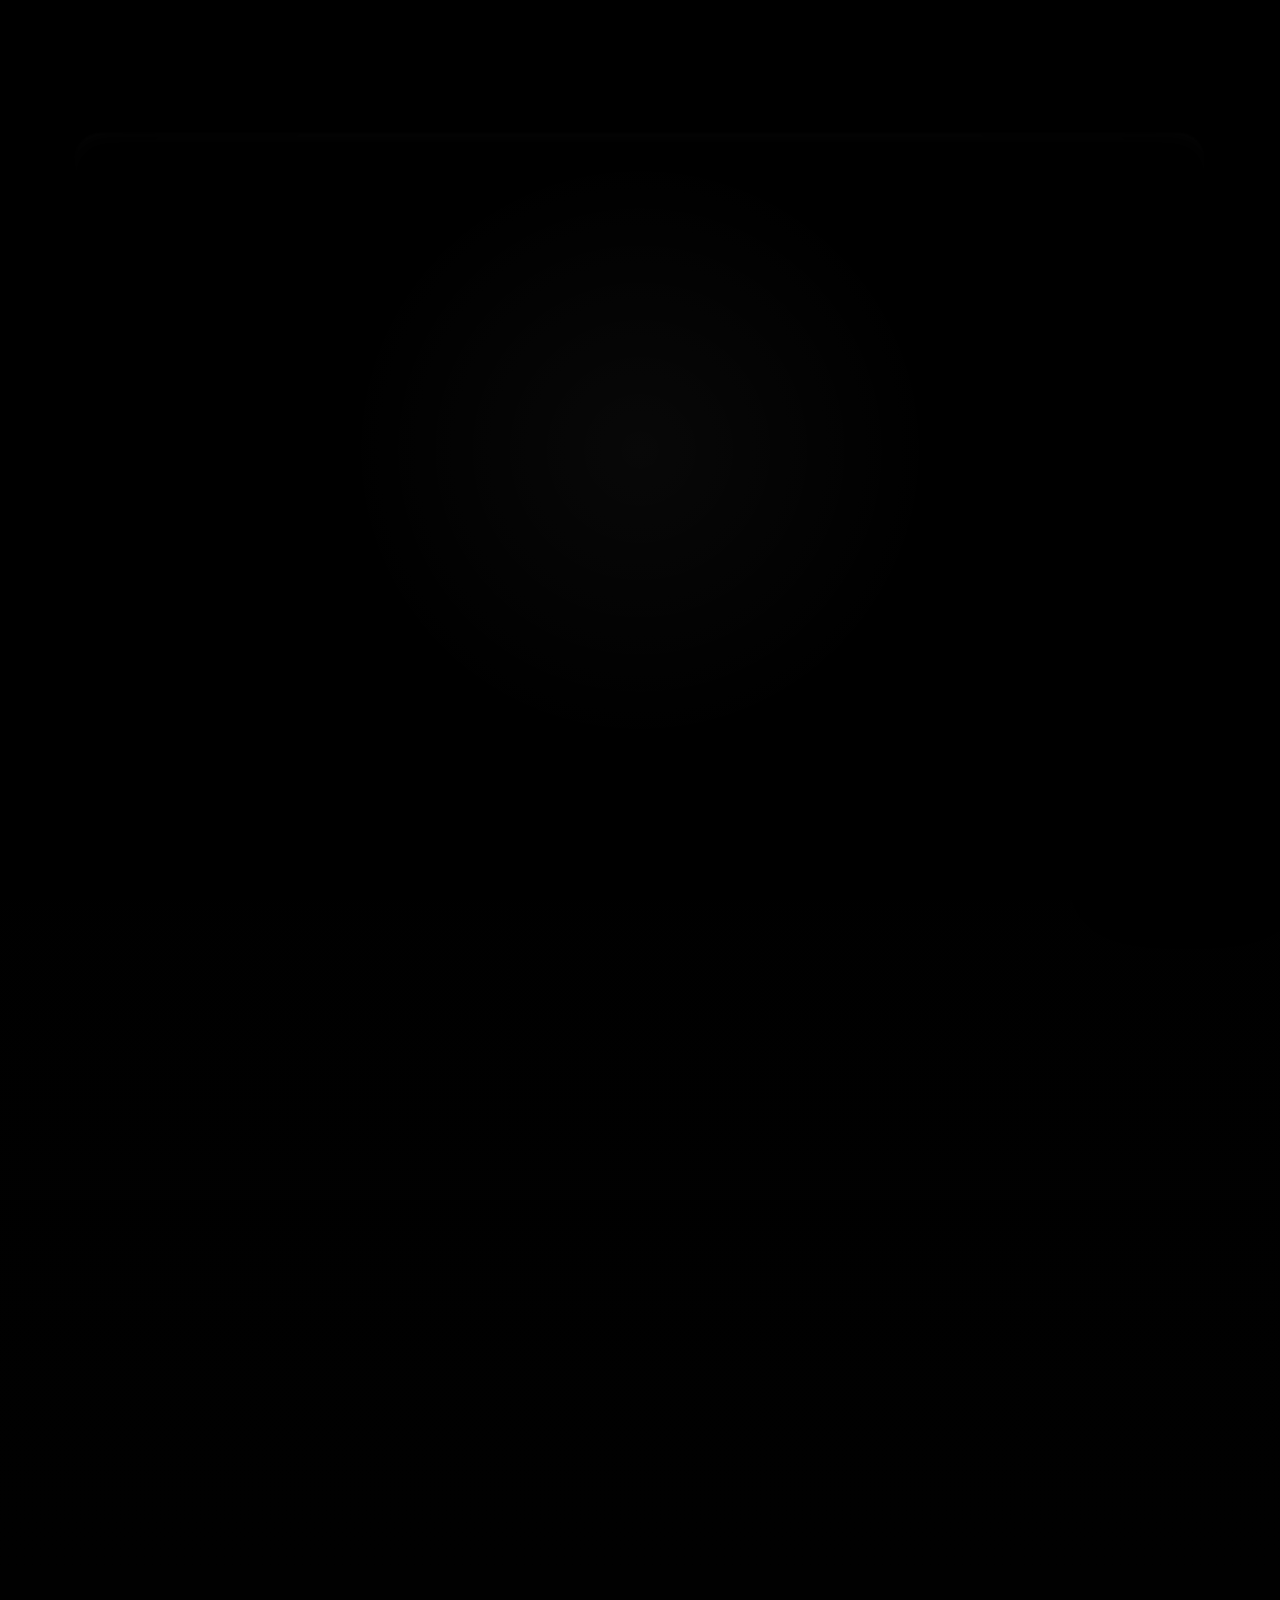
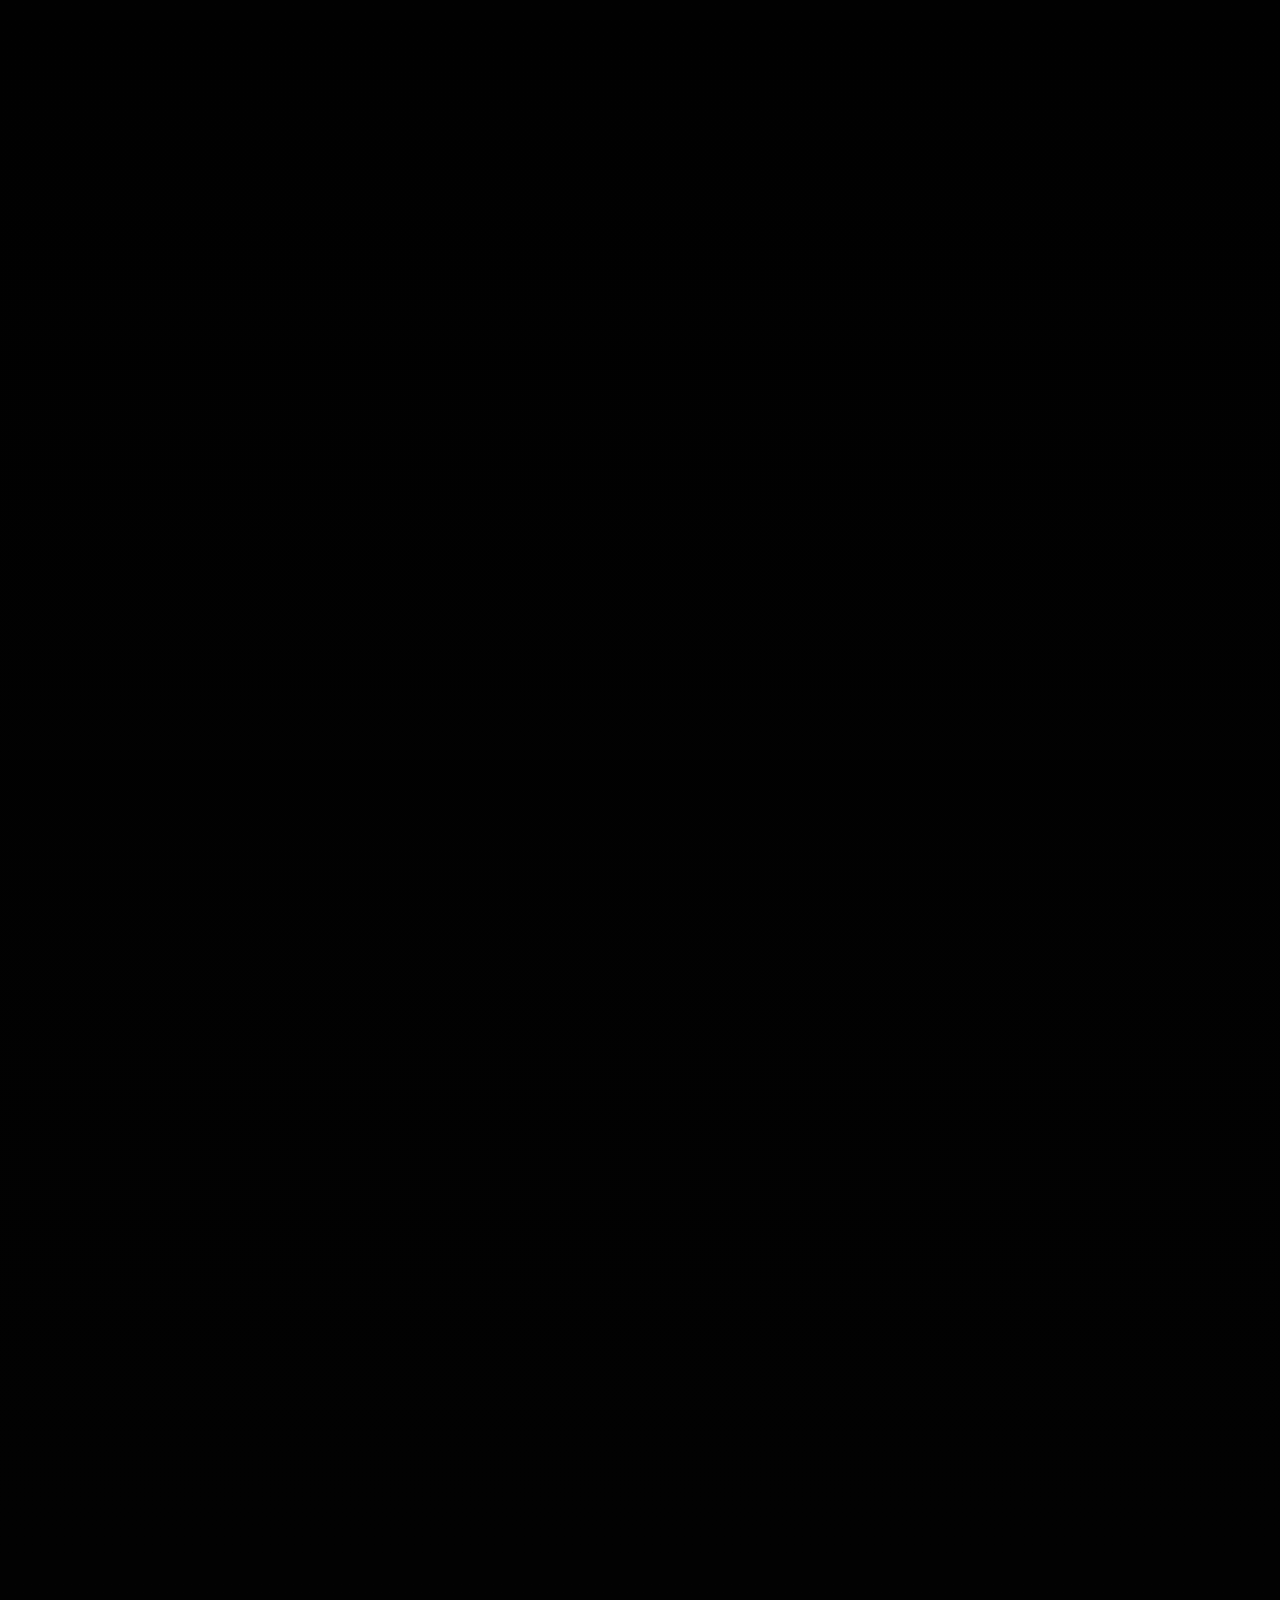
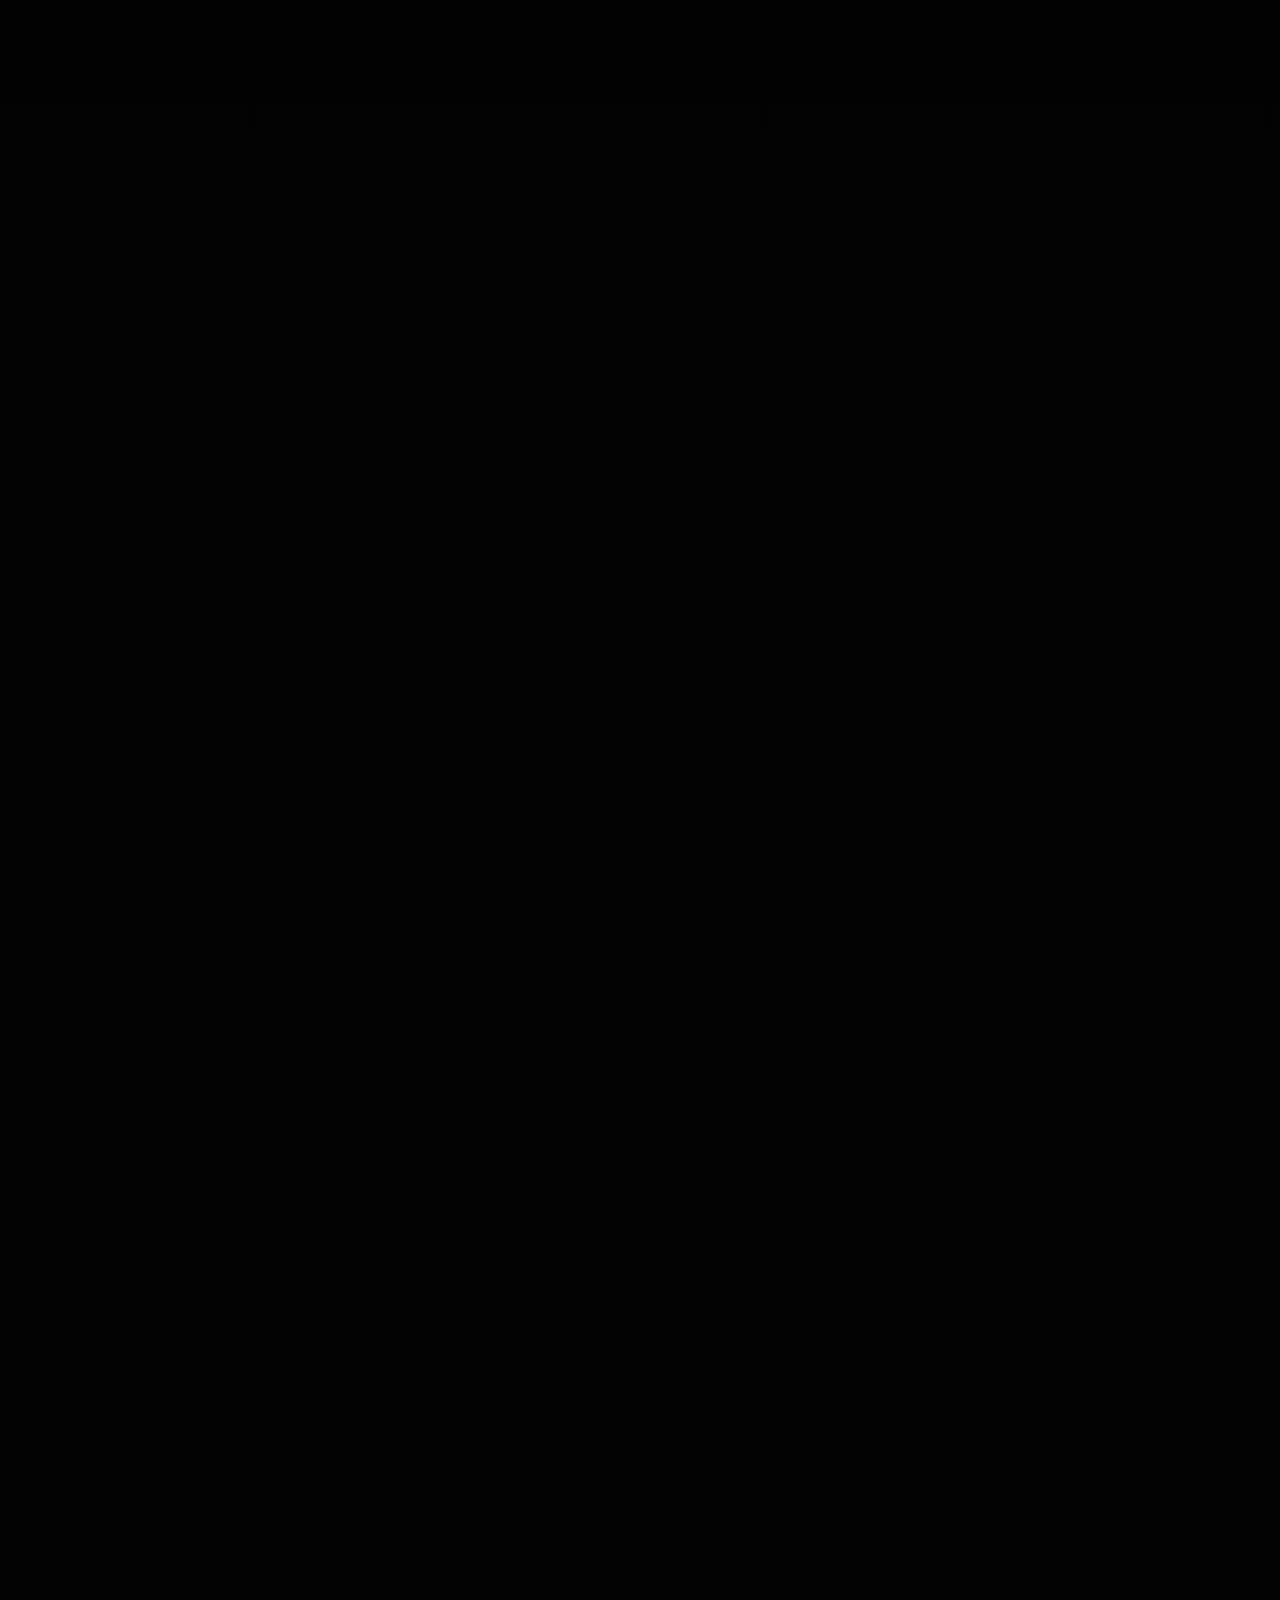
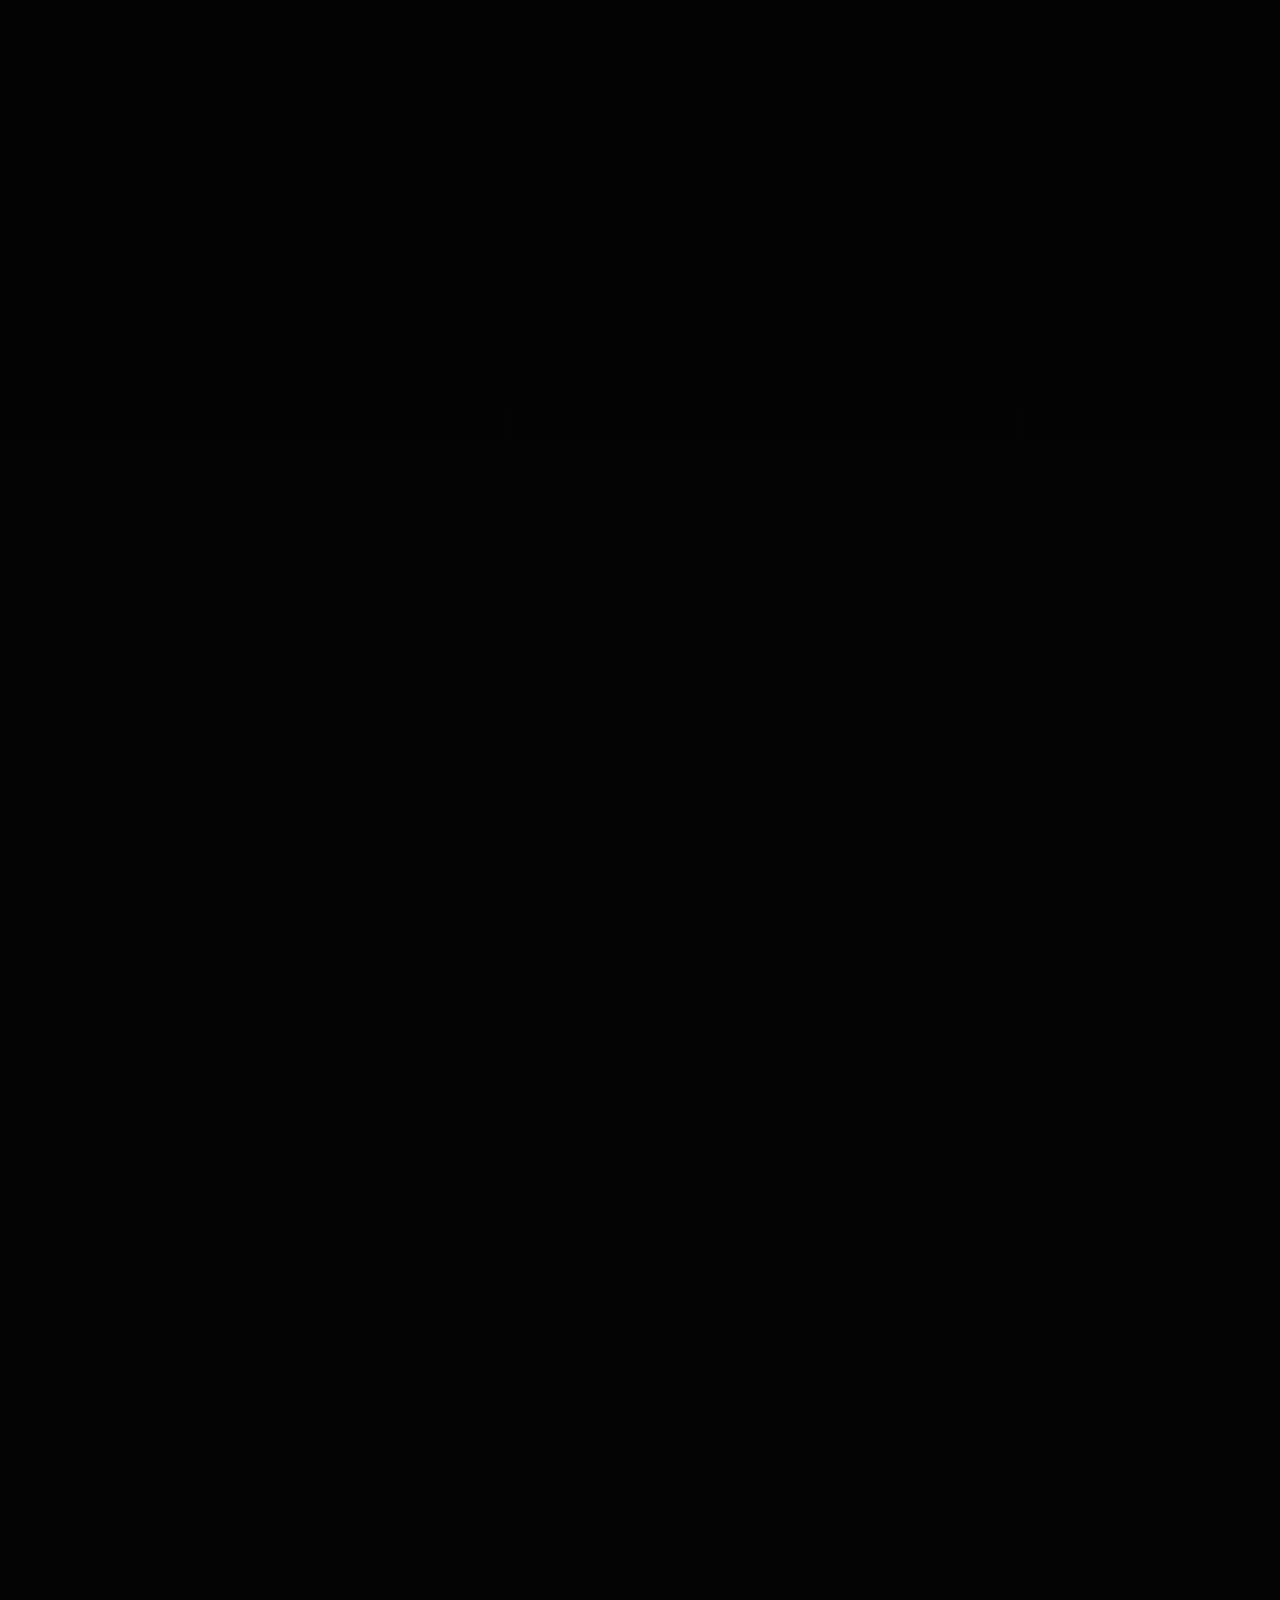
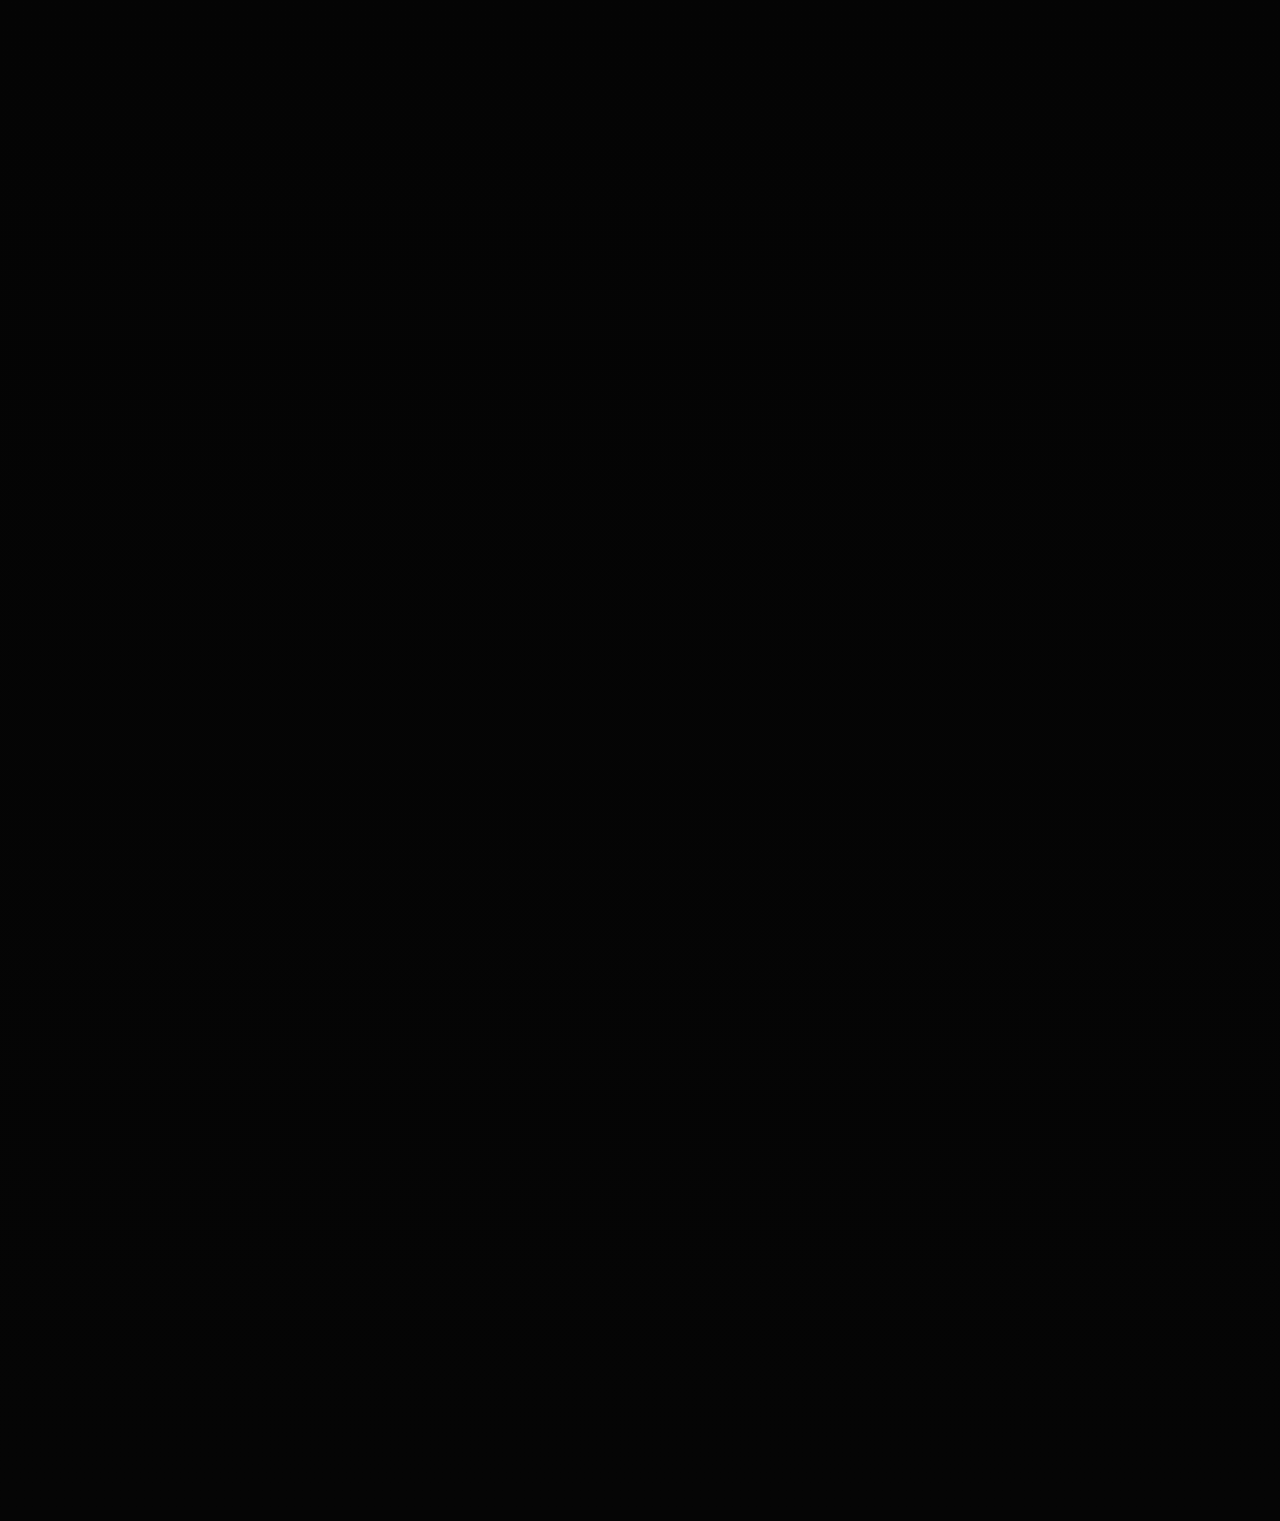
==== commit 9072c977: "first commit" ====
--- a/index.html
+++ b/index.html
@@ -4,7 +4,7 @@
     <meta charset="utf-8" />
     <meta name="viewport" content="width=device-width,initial-scale=1" />
 
-    <title>AlphaDev — Web • WordPress • UX/UI • AI + Automations</title>
+    <title>AlphaDev — Web • Seo • WordPress • UX/UI • AI + Automations</title>
 
     <meta
       name="description"
@@ -48,6 +48,25 @@
     />
   </head>
   <body class="theme-dark">
+    <!-- INTRO VIDEO -->
+    <div class="intro-video" id="introVideo">
+      <video
+        id="introVideoPlayer"
+        class="intro-video__media"
+        autoplay
+        muted
+        playsinline
+        preload="auto"
+      >
+        <source src="assets/video/intro.mp4" type="video/mp4" />
+        Ваш браузер не поддерживает видео.
+      </video>
+      <div class="intro-video__overlay"></div>
+    </div>
+
+    <div class="scroll-progress">
+      <div class="scroll-progress__bar"></div>
+    </div>
     <div class="noise"></div>
     <div class="cursor-glow" aria-hidden="true"></div>
 
@@ -89,701 +108,920 @@
       </div>
     </header>
 
-    <main id="top">
-      <!-- HERO -->
-      <section class="hero">
-        <div class="container hero__grid">
-          <div class="reveal">
-            <div class="pill" data-i18n="hero_pill">
-              <span class="dot"></span> Web • WordPress • UX/UI • AI +
-              Automations
-            </div>
-
-            <h1 class="hero__title" id="typewriter">
-              <span class="grad" data-i18n="hero_title_part1"
-                >Премиальное портфолио разработчика:</span
+    <!-- Обёртка для всего существующего контента -->
+    <div class="site-wrap" id="siteWrap">
+      <!-- СЮДА ПОМЕСТИТЕ ВЕСЬ СТАРЫЙ КОНТЕНТ -->
+
+      <main id="top">
+        <!-- HERO -->
+        <section class="hero hero--animated" id="heroAnimated">
+          <div class="container hero__grid">
+            <div class="reveal">
+              <div class="pill" data-i18n="hero_pill">
+                <span class="dot"></span> Web • • Seo • WordPress • UX/UI • AI +
+                Automations
+              </div>
+
+              <h1 class="hero__title" id="typewriter">
+                <span class="grad" data-i18n="hero_title_part1"
+                  >Премиальное портфолио разработчика:</span
+                >
+                <span data-i18n="hero_title_part2"
+                  >сайты + дизайн + автоматизации, которые</span
+                >
+                <span class="grad" data-i18n="hero_title_part3"
+                  >дают результат</span
+                >
+              </h1>
+
+              <p class="hero__sub" data-i18n="hero_sub">
+                Я делаю самописные сайты (HTML/CSS/JS), WordPress (кастомные и
+                шаблонные решения), UX/UI макеты в Figma и AI+автоматизации
+                (n8n/боты), чтобы закрывать полный цикл: от дизайна до лидов и
+                процессов.
+              </p>
+
+              <div class="hero__actions">
+                <a
+                  class="btn btn--primary"
+                  href="#contact"
+                  data-i18n="cta_primary"
+                  >Обсудить задачу</a
+                >
+                <a class="btn btn--ghost" href="#work" data-i18n="cta_secondary"
+                  >Смотреть кейсы</a
+                >
+                <a
+                  class="btn btn--ghost"
+                  href="https://t.me/AlphaDev_web?text=Hello!%20I%20want%20to%20discuss%20a%20project%20with%20AlphaDev.%0A%0AProject%20type:%0ABudget:%0ATimeline:%0ADescription:"
+                  target="_blank"
+                  data-i18n="cta_telegram"
+                  >Telegram</a
+                >
+              </div>
+
+              <div class="hero__stats">
+                <div class="stat">
+                  <div class="stat__num" data-count="90" id="stat1">0</div>
+                  <div class="stat__label" data-i18n="stat_lighthouse">
+                    Lighthouse target
+                  </div>
+                </div>
+                <div class="stat">
+                  <div class="stat__num" data-count="5" id="stat2">0</div>
+                  <div class="stat__label" data-i18n="stat_directions">
+                    направления
+                  </div>
+                </div>
+                <div class="stat">
+                  <div class="stat__num" data-count="24" id="stat3">0</div>
+                  <div class="stat__label" data-i18n="stat_response">
+                    часа response
+                  </div>
+                </div>
+              </div>
+            </div>
+
+            <div class="reveal hero__right">
+              <div class="glass">
+                <div class="badges">
+                  <div class="badge" data-i18n="badge_delivery">
+                    ⚡ Fast delivery
+                  </div>
+                  <div class="badge badge--alt" data-i18n="badge_code">
+                    ✅ Clean code
+                  </div>
+                  <div class="badge" data-i18n="badge_ux">🧠 UX-first</div>
+                </div>
+
+                <div class="mini">
+                  <div class="mini__row">
+                    <div class="mini__k" data-i18n="mini_web">Web:</div>
+                    <div class="mini__v" data-i18n="mini_web_val">
+                      Landing / Corporate
+                    </div>
+                  </div>
+                  <div class="mini__row">
+                    <div class="mini__k" data-i18n="mini_wp">WP:</div>
+                    <div class="mini__v" data-i18n="mini_wp_val">
+                      Custom / Templates
+                    </div>
+                  </div>
+                  <div class="mini__row">
+                    <div class="mini__k" data-i18n="mini_ui">UX/UI:</div>
+                    <div class="mini__v" data-i18n="mini_ui_val">
+                      Figma systems
+                    </div>
+                  </div>
+                  <div class="mini__row">
+                    <div class="mini__k" data-i18n="mini_ai">AI+Auto:</div>
+                    <div class="mini__v" data-i18n="mini_ai_val">
+                      n8n / Bots / Content
+                    </div>
+                  </div>
+                  <div class="mini__row">
+                    <div class="mini__k" data-i18n="mini_seo">SEO:</div>
+                    <div class="mini__v" data-i18n="mini_seo_val">
+                      Structure / On-page / Growth
+                    </div>
+                  </div>
+                </div>
+
+                <div class="tags">
+                  <div class="tag" data-i18n="tag_ui">Black/White UI</div>
+                  <div class="tag" data-i18n="tag_perf">Performance</div>
+                  <div class="tag" data-i18n="tag_sys">Systems</div>
+                </div>
+              </div>
+
+              <div class="orb orb--1" aria-hidden="true"></div>
+              <div class="orb orb--2" aria-hidden="true"></div>
+            </div>
+          </div>
+
+          <div class="hero__bg" aria-hidden="true"></div>
+        </section>
+
+        <section class="section" id="values">
+          <div class="container">
+            <div class="section__head reveal">
+              <h2 data-i18n="value_title">Почему со мной удобно работать</h2>
+              <p data-i18n="value_sub">
+                Подача как у premium-студии, но без перегруза и бюрократии.
+              </p>
+            </div>
+            <div class="grid-3">
+              <div class="card reveal">
+                <div class="card__icon">⚡</div>
+                <h3 data-i18n="value_card1_title">Быстро, но аккуратно</h3>
+                <p data-i18n="value_card1_desc">
+                  Запускаю проект без лишней тянучки, при этом сохраняю качество
+                  и визуальный уровень.
+                </p>
+              </div>
+              <div class="card reveal">
+                <div class="card__icon">🎨</div>
+                <h3 data-i18n="value_card2_title">
+                  Дизайн + код в одной логике
+                </h3>
+                <p data-i18n="value_card2_desc">
+                  Результат не разваливается между макетом и реализацией — всё
+                  выглядит цельно и продуманно.
+                </p>
+              </div>
+              <div class="card reveal">
+                <div class="card__icon">🎯</div>
+                <h3 data-i18n="value_card3_title">Фокус на бизнес-задаче</h3>
+                <p data-i18n="value_card3_desc">
+                  Сайт должен презентовать, усиливать доверие и помогать
+                  получать заявки, а не просто быть красивым.
+                </p>
+              </div>
+            </div>
+          </div>
+        </section>
+
+        <section class="tag-marquee">
+          <div class="tag-marquee__track">
+            <div class="tag-marquee__group">
+              <span class="tag-pill">PREMIUM INTERFACES</span>
+              <span class="tag-pill">CREATIVE DEVELOPMENT</span>
+              <span class="tag-pill">WORDPRESS SYSTEMS</span>
+              <span class="tag-pill">AI AUTOMATIONS</span>
+              <span class="tag-pill">CONVERSION-FIRST UX</span>
+              <span class="tag-pill">MOTION DIRECTION</span>
+            </div>
+
+            <div class="tag-marquee__group" aria-hidden="true">
+              <span class="tag-pill">PREMIUM INTERFACES</span>
+              <span class="tag-pill">CREATIVE DEVELOPMENT</span>
+              <span class="tag-pill">WORDPRESS SYSTEMS</span>
+              <span class="tag-pill">AI AUTOMATIONS</span>
+              <span class="tag-pill">CONVERSION-FIRST UX</span>
+              <span class="tag-pill">MOTION DIRECTION</span>
+            </div>
+          </div>
+        </section>
+
+        <section class="section section--dark" id="seo-preview">
+          <div class="container">
+            <div class="section__head reveal">
+              <h2 data-i18n="seo_preview_title">
+                SEO, которое видно не только в дизайне, но и в росте
+              </h2>
+              <p data-i18n="seo_preview_sub">
+                Показываю SEO как часть системы: структура, контент, страницы
+                услуг и понятные точки роста.
+              </p>
+            </div>
+
+            <div class="grid-2 seo-preview-grid">
+              <article class="card reveal seo-copy-card">
+                <div class="card__icon">📈</div>
+                <h3 data-i18n="seo_preview_card_title">Что улучшаем</h3>
+                <p data-i18n="seo_preview_card_desc">
+                  Не просто добавляю мета-теги, а выстраиваю страницу так, чтобы
+                  она лучше читалась людьми и поиском одновременно.
+                </p>
+                <ul>
+                  <li data-i18n="seo_preview_li1">
+                    Семантика и структура под поисковый интент
+                  </li>
+                  <li data-i18n="seo_preview_li2">
+                    Коммерческие блоки, FAQ и контентные зоны
+                  </li>
+                  <li data-i18n="seo_preview_li3">
+                    Внутренняя перелинковка и масштабирование страниц
+                  </li>
+                </ul>
+                <div class="hero__actions" style="margin-top: 18px">
+                  <a
+                    class="btn btn--primary"
+                    href="projects/seo.html"
+                    data-i18n="seo_preview_btn"
+                    >Открыть SEO страницу</a
+                  >
+                </div>
+              </article>
+
+              <article class="card reveal seo-panel">
+                <div class="seo-panel__top">
+                  <span class="badge">SEO</span>
+                  <span class="seo-panel__label" data-i18n="seo_preview_label"
+                    >Growth snapshot</span
+                  >
+                </div>
+
+                <div class="seo-chart">
+                  <div class="seo-chart__grid"></div>
+                  <div class="seo-line seo-line--one"></div>
+                  <div class="seo-line seo-line--two"></div>
+                  <div class="seo-bars">
+                    <span class="seo-bar" style="--h: 32%"></span>
+                    <span class="seo-bar" style="--h: 44%"></span>
+                    <span class="seo-bar" style="--h: 51%"></span>
+                    <span class="seo-bar" style="--h: 58%"></span>
+                    <span class="seo-bar" style="--h: 72%"></span>
+                    <span class="seo-bar" style="--h: 86%"></span>
+                  </div>
+                </div>
+
+                <div class="seo-kpis">
+                  <div class="seo-kpi">
+                    <div class="seo-kpi__num" data-count="3">0</div>
+                    <div class="seo-kpi__text" data-i18n="seo_kpi_1">
+                      ключевых кластера
+                    </div>
+                  </div>
+                  <div class="seo-kpi">
+                    <div class="seo-kpi__num" data-count="12">0</div>
+                    <div class="seo-kpi__text" data-i18n="seo_kpi_2">
+                      точек оптимизации
+                    </div>
+                  </div>
+                  <div class="seo-kpi">
+                    <div class="seo-kpi__num" data-count="90">0</div>
+                    <div class="seo-kpi__text" data-i18n="seo_kpi_3">
+                      готовность к росту
+                    </div>
+                  </div>
+                </div>
+              </article>
+            </div>
+          </div>
+        </section>
+
+        <!-- SERVICES -->
+        <section class="section" id="services">
+          <div class="container">
+            <div class="section__head reveal">
+              <h2 data-i18n="services_title">Услуги</h2>
+            </div>
+
+            <div class="workgrid">
+              <article class="card reveal">
+                <div class="card__icon">🧩</div>
+                <h3 data-i18n="service_web_title">Web Development</h3>
+                <p data-i18n="service_web_desc">
+                  Самописная разработка: скорость, эффекты, чистая структура.
+                </p>
+                <ul>
+                  <li data-i18n="service_web_li1">Landing / Corporate</li>
+                  <li data-i18n="service_web_li2">Адаптив + пиксель-перфект</li>
+                  <li data-i18n="service_web_li3">Формы + интеграции</li>
+                </ul>
+              </article>
+
+              <article class="card reveal">
+                <div class="card__icon">🟦</div>
+                <h3 data-i18n="service_wp_title">WordPress</h3>
+                <p data-i18n="service_wp_desc">
+                  Кастомные и шаблонные решения — быстро и аккуратно.
+                </p>
+                <ul>
+                  <li data-i18n="service_wp_li1">Custom Theme / ACF</li>
+                  <li data-i18n="service_wp_li2">
+                    Template setup + custom blocks
+                  </li>
+                  <li data-i18n="service_wp_li3">Оптимизация и безопасность</li>
+                </ul>
+              </article>
+
+              <article class="card reveal">
+                <div class="card__icon">🎯</div>
+                <h3 data-i18n="service_ui_title">UX/UI (Figma)</h3>
+                <p data-i18n="service_ui_desc">
+                  Макеты, дизайн-системы, структура под конверсии.
+                </p>
+                <ul>
+                  <li data-i18n="service_ui_li1">Сетка, типографика, UI-kit</li>
+                  <li data-i18n="service_ui_li2">Desktop + Mobile</li>
+                  <li data-i18n="service_ui_li3">Прототипирование</li>
+                </ul>
+              </article>
+
+              <article class="card reveal">
+                <div class="card__icon">📈</div>
+                <h3 data-i18n="service_seo_title">SEO</h3>
+                <p data-i18n="service_seo_desc">
+                  SEO-структура, базовая оптимизация и рост видимости в поиске.
+                </p>
+                <ul>
+                  <li data-i18n="service_seo_li1">On-page SEO</li>
+                  <li data-i18n="service_seo_li2">Структура + мета-теги</li>
+                  <li data-i18n="service_seo_li3">Контент и точки роста</li>
+                </ul>
+              </article>
+
+              <article class="card reveal">
+                <div class="card__icon">📈</div>
+                <h3 data-i18n="pricing_seo_title">SEO</h3>
+                <p data-i18n="pricing_seo_desc">
+                  Базовая SEO-настройка, контентная структура и подготовка сайта
+                  к росту.
+                </p>
+                <ul>
+                  <li data-i18n="pricing_seo_1">Start — от $100</li>
+                  <li data-i18n="pricing_seo_2">Standard — от $220</li>
+                  <li data-i18n="pricing_seo_3">Growth — от $350</li>
+                </ul>
+              </article>
+
+              <article class="card reveal">
+                <div class="card__icon">🤖</div>
+                <h3 data-i18n="service_ai_title">AI + Automations</h3>
+                <p data-i18n="service_ai_desc">
+                  Системы: контент + процессы + лиды. AI не “ради AI”, а ради
+                  результата.
+                </p>
+                <ul>
+                  <li data-i18n="service_ai_li1">n8n pipelines / интеграции</li>
+                  <li data-i18n="service_ai_li2">
+                    Telegram-боты / уведомления
+                  </li>
+                  <li data-i18n="service_ai_li3">
+                    Контент → автопостинг → лид
+                  </li>
+                </ul>
+              </article>
+            </div>
+
+            <div class="cta reveal">
+              <div class="cta__inner">
+                <div>
+                  <h3 data-i18n="cta_title">Нужно быстро показать уровень?</h3>
+                  <p data-i18n="cta_desc">
+                    Могу сделать тест: 1 секция верстки или мини-страница под их
+                    задачу.
+                  </p>
+                </div>
+                <a class="btn btn--primary" href="#contact" data-i18n="cta_btn"
+                  >Написать</a
+                >
+              </div>
+            </div>
+          </div>
+        </section>
+
+        <section class="section section--dark" id="pricing">
+          <div class="container">
+            <div class="section__head reveal">
+              <h2 data-i18n="pricing_title">Цены</h2>
+              <p data-i18n="pricing_sub">
+                Ориентиры по бюджету для самых частых задач
+              </p>
+            </div>
+
+            <div class="grid-4">
+              <article class="card reveal">
+                <div class="card__icon">⚡</div>
+                <h3 data-i18n="pricing_web_title">Custom Code Websites</h3>
+                <p data-i18n="pricing_web_desc">
+                  Самописные сайты и промо-страницы на чистом коде.
+                </p>
+                <ul>
+                  <li data-i18n="pricing_web_1">Start — от $150</li>
+                  <li data-i18n="pricing_web_2">Standard — от $300</li>
+                  <li data-i18n="pricing_web_3">Premium — от $500</li>
+                </ul>
+              </article>
+
+              <article class="card reveal">
+                <div class="card__icon">🎯</div>
+                <h3 data-i18n="pricing_ui_title">UX/UI & Figma</h3>
+                <p data-i18n="pricing_ui_desc">
+                  Дизайн лендингов, сайтов и интерфейсов в Figma.
+                </p>
+                <ul>
+                  <li data-i18n="pricing_ui_1">Start — от $70</li>
+                  <li data-i18n="pricing_ui_2">Standard — от $140</li>
+                  <li data-i18n="pricing_ui_3">Premium — от $250</li>
+                </ul>
+              </article>
+
+              <article class="card reveal">
+                <div class="card__icon">🤖</div>
+                <h3 data-i18n="pricing_auto_title">WordPress & Automations</h3>
+                <p data-i18n="pricing_auto_desc">
+                  WordPress-проекты и AI / n8n автоматизации под задачу бизнеса.
+                </p>
+                <ul>
+                  <li data-i18n="pricing_auto_1">Start — от $120</li>
+                  <li data-i18n="pricing_auto_2">Standard — от $250</li>
+                  <li data-i18n="pricing_auto_3">Systems — от $400</li>
+                </ul>
+              </article>
+
+              <article class="card reveal">
+                <div class="card__icon">📈</div>
+                <h3 data-i18n="pricing_seo_title">SEO</h3>
+                <p data-i18n="pricing_seo_desc">
+                  Базовая SEO-настройка, контентная структура и подготовка сайта
+                  к росту.
+                </p>
+                <ul>
+                  <li data-i18n="pricing_seo_1">Start — от $100</li>
+                  <li data-i18n="pricing_seo_2">Standard — от $220</li>
+                  <li data-i18n="pricing_seo_3">Growth — от $350</li>
+                </ul>
+              </article>
+            </div>
+          </div>
+        </section>
+
+        <!-- WORK -->
+        <section class="section section--dark" id="work">
+          <div class="container">
+            <div class="section__head reveal">
+              <h2 data-i18n="work_title">Работы</h2>
+            </div>
+
+            <div class="workgrid workgrid--4">
+              <!-- WEB -->
+              <article
+                class="workcard reveal workcard--bg"
+                style="background-image: url('assets/work-web.png')"
               >
-              <span data-i18n="hero_title_part2"
-                >сайты + дизайн + автоматизации, которые</span
+                <span class="workchip">Web</span>
+
+                <div class="workcard__body">
+                  <h3 data-i18n="work_web_title">Web — Landing / Corporate</h3>
+                  <p data-i18n="work_web_desc">
+                    Самописная разработка, эффекты, адаптив, скорость.
+                  </p>
+                  <div class="workcard__meta">
+                    <span>HTML/CSS/JS</span>
+                    <a class="link" href="projects/web.html" data-i18n="open"
+                      >Open!</a
+                    >
+                  </div>
+                </div>
+              </article>
+
+              <!-- SEO -->
+              <article
+                class="workcard reveal workcard--bg"
+                style="background-image: url('assets/Work-seo.png')"
               >
-              <span class="grad" data-i18n="hero_title_part3"
-                >дают результат</span
+                <span class="workchip">SEO</span>
+
+                <div class="workcard__body">
+                  <h3 data-i18n="work_seo_title">SEO — Strategy + On-page</h3>
+                  <p data-i18n="work_seo_desc">
+                    SEO-структура, оптимизация страниц и контент под рост
+                    поиска.
+                  </p>
+                  <div class="workcard__meta">
+                    <span>SEO / Content</span>
+                    <a class="link" href="projects/seo.html" data-i18n="open"
+                      >Open!</a
+                    >
+                  </div>
+                </div>
+              </article>
+
+              <!-- WORDPRESS -->
+              <article
+                class="workcard reveal workcard--bg"
+                style="background-image: url('assets/work-wp.png')"
               >
-            </h1>
-
-            <p class="hero__sub" data-i18n="hero_sub">
-              Я делаю самописные сайты (HTML/CSS/JS), WordPress (кастомные и
-              шаблонные решения), UX/UI макеты в Figma и AI+автоматизации
-              (n8n/боты), чтобы закрывать полный цикл: от дизайна до лидов и
-              процессов.
-            </p>
-
-            <div class="hero__actions">
-              <a
-                class="btn btn--primary"
-                href="#contact"
-                data-i18n="cta_primary"
-                >Обсудить задачу</a
+                <span class="workchip">WP</span>
+
+                <div class="workcard__body">
+                  <h3 data-i18n="work_wp_title">
+                    WordPress — Custom + Templates
+                  </h3>
+                  <p data-i18n="work_wp_desc">
+                    Кастомная тема или шаблон: быстро и аккуратно.
+                  </p>
+                  <div class="workcard__meta">
+                    <span>Theme / ACF</span>
+                    <a
+                      class="link"
+                      href="projects/wordpress.html"
+                      data-i18n="open"
+                      >Open!</a
+                    >
+                  </div>
+                </div>
+              </article>
+
+              <!-- UX/UI -->
+              <article
+                class="workcard reveal workcard--bg"
+                style="background-image: url('assets/work-ui.png')"
               >
-              <a class="btn btn--ghost" href="#work" data-i18n="cta_secondary"
-                >Смотреть кейсы</a
+                <span class="workchip">UX/UI</span>
+
+                <div class="workcard__body">
+                  <h3 data-i18n="work_ui_title">UX/UI — Figma Systems</h3>
+                  <p data-i18n="work_ui_desc">
+                    Макеты, UI-kit, структура под конверсию.
+                  </p>
+                  <div class="workcard__meta">
+                    <span>Figma</span>
+                    <a class="link" href="projects/uiux.html" data-i18n="open"
+                      >Open!</a
+                    >
+                  </div>
+                </div>
+              </article>
+
+              <!-- AI + AUTOMATIONS -->
+              <article
+                class="workcard reveal workcard--bg"
+                style="background-image: url('assets/work-ai-auto.png')"
               >
-              <a
-                class="btn btn--ghost"
-                href="https://t.me/AlphaDev_web?text=Hello!%20I%20want%20to%20discuss%20a%20project%20with%20AlphaDev.%0A%0AProject%20type:%0ABudget:%0ATimeline:%0ADescription:"
-                target="_blank"
-                data-i18n="cta_telegram"
-                >Telegram</a
+                <span class="workchip">AI + Auto</span>
+
+                <div class="workcard__body">
+                  <h3 data-i18n="work_ai_title">AI + Automations — Systems</h3>
+                  <p data-i18n="work_ai_desc">
+                    Контент + автопостинг + лид → CRM / Sheets → Telegram.
+                  </p>
+                  <div class="workcard__meta">
+                    <span>AI / n8n</span>
+                    <a
+                      class="link"
+                      href="projects/ai-automation.html"
+                      data-i18n="open"
+                      >Open!</a
+                    >
+                  </div>
+                </div>
+              </article>
+
+              <!-- PERFORMANCE -->
+              <article
+                class="workcard reveal workcard--bg"
+                style="background-image: url('assets/Work-perf.png')"
               >
-            </div>
-
-            <div class="hero__stats">
-              <div class="stat">
-                <div class="stat__num" data-count="90" id="stat1">0</div>
-                <div class="stat__label" data-i18n="stat_lighthouse">
-                  Lighthouse target
-                </div>
-              </div>
-              <div class="stat">
-                <div class="stat__num" data-count="4" id="stat2">0</div>
-                <div class="stat__label" data-i18n="stat_directions">
-                  направления
-                </div>
-              </div>
-              <div class="stat">
-                <div class="stat__num" data-count="24" id="stat3">0</div>
-                <div class="stat__label" data-i18n="stat_response">
-                  часа response
-                </div>
-              </div>
-            </div>
-          </div>
-
-          <div class="reveal hero__right">
-            <div class="glass">
-              <div class="badges">
-                <div class="badge" data-i18n="badge_delivery">
-                  ⚡ Fast delivery
-                </div>
-                <div class="badge badge--alt" data-i18n="badge_code">
-                  ✅ Clean code
-                </div>
-                <div class="badge" data-i18n="badge_ux">🧠 UX-first</div>
-              </div>
-
-              <div class="mini">
-                <div class="mini__row">
-                  <div class="mini__k" data-i18n="mini_web">Web:</div>
-                  <div class="mini__v" data-i18n="mini_web_val">
-                    Landing / Corporate
-                  </div>
-                </div>
-                <div class="mini__row">
-                  <div class="mini__k" data-i18n="mini_wp">WP:</div>
-                  <div class="mini__v" data-i18n="mini_wp_val">
-                    Custom / Templates
-                  </div>
-                </div>
-                <div class="mini__row">
-                  <div class="mini__k" data-i18n="mini_ui">UX/UI:</div>
-                  <div class="mini__v" data-i18n="mini_ui_val">
-                    Figma systems
-                  </div>
-                </div>
-                <div class="mini__row">
-                  <div class="mini__k" data-i18n="mini_ai">AI+Auto:</div>
-                  <div class="mini__v" data-i18n="mini_ai_val">
-                    n8n / Bots / Content
-                  </div>
-                </div>
-              </div>
-
-              <div class="tags">
-                <div class="tag" data-i18n="tag_ui">Black/White UI</div>
-                <div class="tag" data-i18n="tag_perf">Performance</div>
-                <div class="tag" data-i18n="tag_sys">Systems</div>
-              </div>
-            </div>
-
-            <div class="orb orb--1" aria-hidden="true"></div>
-            <div class="orb orb--2" aria-hidden="true"></div>
+                <span class="workchip">Growth</span>
+
+                <div class="workcard__body">
+                  <h3 data-i18n="work_perf_title">
+                    Performance — Speed + Conversion
+                  </h3>
+                  <p data-i18n="work_perf_desc">
+                    Скорость, структура, UX-сигналы и блоки, которые усиливают
+                    конверсию.
+                  </p>
+                  <div class="workcard__meta">
+                    <span>CWV / KPI</span>
+                    <a
+                      class="link"
+                      href="projects/performance.html"
+                      data-i18n="open"
+                      >Open!</a
+                    >
+                  </div>
+                </div>
+              </article>
+            </div>
+          </div>
+        </section>
+
+        <!-- PROCESS -->
+        <section class="section" id="process">
+          <div class="container">
+            <div class="section__head reveal">
+              <h2 data-i18n="process_title">Процесс</h2>
+            </div>
+
+            <div class="grid-3">
+              <article class="card reveal">
+                <div class="card__icon">01</div>
+                <h3 data-i18n="process_1_title">Discovery</h3>
+                <p data-i18n="process_1_desc">
+                  Цель, аудитория, структура, контент, CTA.
+                </p>
+                <ul>
+                  <li data-i18n="process_1_li1">Собираю требования</li>
+                  <li data-i18n="process_1_li2">Фиксирую структуру</li>
+                  <li data-i18n="process_1_li3">Договариваемся о формате</li>
+                </ul>
+              </article>
+
+              <article class="card reveal">
+                <div class="card__icon">02</div>
+                <h3 data-i18n="process_2_title">UX/UI</h3>
+                <p data-i18n="process_2_desc">
+                  Figma: прототип, дизайн-система, адаптив.
+                </p>
+                <ul>
+                  <li data-i18n="process_2_li1">Сетка/типографика</li>
+                  <li data-i18n="process_2_li2">UI kit</li>
+                  <li data-i18n="process_2_li3">Desktop + Mobile</li>
+                </ul>
+              </article>
+
+              <article class="card reveal">
+                <div class="card__icon">03</div>
+                <h3 data-i18n="process_3_title">Build</h3>
+                <p data-i18n="process_3_desc">
+                  Верстка/WordPress: чисто, быстро, аккуратно.
+                </p>
+                <ul>
+                  <li data-i18n="process_3_li1">HTML/CSS/JS</li>
+                  <li data-i18n="process_3_li2">WP (Custom/Template)</li>
+                  <li data-i18n="process_3_li3">Оптимизация</li>
+                </ul>
+              </article>
+
+              <article class="card reveal">
+                <div class="card__icon">04</div>
+                <h3 data-i18n="process_4_title">Integrations</h3>
+                <p data-i18n="process_4_desc">
+                  AI + автоматизация: лиды, контент, процессы.
+                </p>
+                <ul>
+                  <li data-i18n="process_4_li1">n8n pipelines</li>
+                  <li data-i18n="process_4_li2">Telegram уведомления</li>
+                  <li data-i18n="process_4_li3">CRM/Sheets</li>
+                </ul>
+              </article>
+
+              <article class="card reveal">
+                <div class="card__icon">05</div>
+                <h3 data-i18n="process_5_title">Deploy</h3>
+                <p data-i18n="process_5_desc">
+                  Публикация: GitHub/хостинг/домен.
+                </p>
+                <ul>
+                  <li data-i18n="process_5_li1">SSL</li>
+                  <li data-i18n="process_5_li2">Проверка</li>
+                  <li data-i18n="process_5_li3">Чек-лист</li>
+                </ul>
+              </article>
+
+              <article class="card reveal">
+                <div class="card__icon">06</div>
+                <h3 data-i18n="process_6_title">Support</h3>
+                <p data-i18n="process_6_desc">Правки и улучшения по данным.</p>
+                <ul>
+                  <li data-i18n="process_6_li1">Поддержка</li>
+                  <li data-i18n="process_6_li2">Улучшения</li>
+                  <li data-i18n="process_6_li3">Автопроцессы</li>
+                </ul>
+              </article>
+            </div>
+          </div>
+        </section>
+
+        <!-- ABOUT -->
+        <section class="section section--dark" id="about">
+          <div class="container">
+            <div class="section__head reveal">
+              <h2 data-i18n="about_title">Обо мне</h2>
+              <p data-i18n="about_sub">Коротко, уверенно, по делу.</p>
+            </div>
+
+            <div class="grid-2">
+              <div class="card reveal">
+                <h3 data-i18n="about_pos_title">Позиционирование</h3>
+                <p data-i18n="about_pos_text">
+                  Основной опыт — самописная разработка сайтов и верстка, плюс
+                  UX/UI в Figma. WordPress использую для проектов, где важна
+                  удобная админка и быстрый запуск (кастомные и шаблонные
+                  решения). AI+автоматизации подключаю, чтобы проект не просто
+                  “выглядел”, а работал как система.
+                </p>
+                <ul>
+                  <li data-i18n="about_pos_li1">Чистый код и структура</li>
+                  <li data-i18n="about_pos_li2">Минималистичный UI</li>
+                  <li data-i18n="about_pos_li3">Интеграции и автоматизация</li>
+                </ul>
+              </div>
+
+              <div class="card reveal">
+                <h3 data-i18n="about_stack_title">Стек</h3>
+                <ul>
+                  <li>HTML / CSS / JavaScript</li>
+                  <li data-i18n="about_stack_wp">
+                    WordPress: Theme / ACF / Templates
+                  </li>
+                  <li>Figma: UX/UI, UI kit</li>
+                  <li>n8n: интеграции, CRM, уведомления</li>
+                  <li>Telegram bots</li>
+                </ul>
+                <a
+                  class="btn btn--primary"
+                  href="#contact"
+                  style="margin-top: 12px"
+                  data-i18n="about_btn"
+                  >Написать</a
+                >
+              </div>
+            </div>
+          </div>
+        </section>
+
+        <!-- FAQ -->
+        <section class="section" id="faq">
+          <div class="container">
+            <div class="section__head reveal">
+              <h2 data-i18n="faq_title">FAQ</h2>
+              <p data-i18n="faq_sub">
+                Короткие ответы, чтобы закрыть сомнения.
+              </p>
+            </div>
+
+            <div class="faq-grid">
+              <div class="faq-card reveal">
+                <details>
+                  <summary data-i18n="faq_q1">
+                    Вы делаете WordPress на кастомной теме и на шаблонах?
+                  </summary>
+                  <p data-i18n="faq_a1">
+                    Да. Могу собрать быстро на шаблоне (и кастомизировать), либо
+                    сделать кастомную тему + ACF под удобную админку.
+                  </p>
+                </details>
+              </div>
+
+              <div class="faq-card reveal">
+                <details>
+                  <summary data-i18n="faq_q2">
+                    UX/UI — это только дизайн или и логика?
+                  </summary>
+                  <p data-i18n="faq_a2">
+                    И дизайн, и логика. Структура секций, сценарии, CTA, адаптив
+                    — всё в Figma.
+                  </p>
+                </details>
+              </div>
+
+              <div class="faq-card reveal">
+                <details>
+                  <summary data-i18n="faq_q3">
+                    AI + автоматизация — что конкретно?
+                  </summary>
+                  <p data-i18n="faq_a3">
+                    Контент/скрипты/шаблоны + n8n-процессы: автопостинг, сбор
+                    лидов, уведомления, запись в CRM/Sheets.
+                  </p>
+                </details>
+              </div>
+
+              <div class="faq-card reveal">
+                <details>
+                  <summary data-i18n="faq_q4">Можно начать с теста?</summary>
+                  <p data-i18n="faq_a4">
+                    Да. Мини-тест: 1 секция верстки / 1 экран UI /
+                    мини-автоматизация на n8n.
+                  </p>
+                </details>
+              </div>
+            </div>
+          </div>
+        </section>
+
+        <!-- CONTACT -->
+        <section class="section section--dark" id="contact">
+          <div class="grid-2">
+            <!-- Левая карточка: теперь это реальная .card (со всем hover/spotlight) -->
+            <div class="card reveal contact-info">
+              <h3 data-i18n="contact_info_title">Контакты</h3>
+
+              <p class="muted" data-i18n="contact_info_change">
+                Поменяй на свои:
+              </p>
+
+              <ul class="contact-list">
+                <li>
+                  Email:
+                  <a href="allfaq.co@gmail.com" target="_blank"
+                    >allfaq.co@gmail.com</a
+                  >
+                </li>
+                <li>
+                  Telegram:
+                  <a href="https://t.me/AllphaDev" target="_blank"
+                    >t.me/AllphaDev</a
+                  >
+                </li>
+                <li>
+                  GitHub:
+                  <a href="https://github.com/AllphaDev" target="_blank">
+                    github.com/AllphaDev
+                  </a>
+                </li>
+              </ul>
+            </div>
+
+            <!-- Правая карточка: форма -->
+            <form class="form reveal" id="contactForm">
+              <label>
+                <span data-i18n="form_name_label">Имя</span>
+                <input
+                  type="text"
+                  name="name"
+                  required
+                  data-i18n-placeholder="form_name_placeholder"
+                  placeholder="Ваше имя"
+                />
+              </label>
+
+              <label>
+                <span data-i18n="form_email_label">Email</span>
+                <input
+                  type="email"
+                  name="email"
+                  required
+                  data-i18n-placeholder="form_email_placeholder"
+                  placeholder="name@company.com"
+                />
+              </label>
+
+              <label>
+                <span data-i18n="form_service_label">Услуга</span>
+                <select name="service">
+                  <option value="" data-i18n="form_service_placeholder">
+                    — Выберите —
+                  </option>
+                  <option>Web Development</option>
+                  <option>WordPress</option>
+                  <option>UX/UI</option>
+                  <option>AI + Automations</option>
+                  <option data-i18n="form_service_other">Другое</option>
+                </select>
+              </label>
+
+              <label>
+                <span data-i18n="form_task_label">Задача</span>
+                <textarea
+                  name="message"
+                  rows="5"
+                  required
+                  data-i18n-placeholder="form_task_placeholder"
+                  placeholder="Опишите идею или задачу..."
+                ></textarea>
+              </label>
+
+              <button class="btn btn--primary form__submit" type="submit">
+                <span data-i18n="form_send">Отправить</span>
+              </button>
+
+              <div class="form__status" id="formStatus"></div>
+            </form>
+          </div>
+        </section>
+      </main>
+
+      <footer class="footer">
+        <div class="container footer__inner">
+          <div>© <span id="year"></span> AlphaDev</div>
+          <div class="kbd" data-i18n="footer_tag">
+            One-page • 4 Directions • Premium Minimal
           </div>
         </div>
-
-        <div class="hero__bg" aria-hidden="true"></div>
-      </section>
-
-      <section class="section" id="values">
-        <div class="container">
-          <div class="section__head reveal">
-            <h2 data-i18n="value_title">Почему со мной удобно работать</h2>
-            <p data-i18n="value_sub">
-              Подача как у premium-студии, но без перегруза и бюрократии.
-            </p>
-          </div>
-          <div class="grid-3">
-            <div class="card reveal">
-              <div class="card__icon">⚡</div>
-              <h3 data-i18n="value_card1_title">Быстро, но аккуратно</h3>
-              <p data-i18n="value_card1_desc">
-                Запускаю проект без лишней тянучки, при этом сохраняю качество и
-                визуальный уровень.
-              </p>
-            </div>
-            <div class="card reveal">
-              <div class="card__icon">🎨</div>
-              <h3 data-i18n="value_card2_title">Дизайн + код в одной логике</h3>
-              <p data-i18n="value_card2_desc">
-                Результат не разваливается между макетом и реализацией — всё
-                выглядит цельно и продуманно.
-              </p>
-            </div>
-            <div class="card reveal">
-              <div class="card__icon">🎯</div>
-              <h3 data-i18n="value_card3_title">Фокус на бизнес-задаче</h3>
-              <p data-i18n="value_card3_desc">
-                Сайт должен презентовать, усиливать доверие и помогать получать
-                заявки, а не просто быть красивым.
-              </p>
-            </div>
-          </div>
-        </div>
-      </section>
-
-      <!-- SERVICES -->
-      <section class="section" id="services">
-        <div class="container">
-          <div class="section__head reveal">
-            <h2 data-i18n="services_title">Услуги</h2>
-          </div>
-
-          <div class="workgrid">
-            <article class="card reveal">
-              <div class="card__icon">🧩</div>
-              <h3 data-i18n="service_web_title">Web Development</h3>
-              <p data-i18n="service_web_desc">
-                Самописная разработка: скорость, эффекты, чистая структура.
-              </p>
-              <ul>
-                <li data-i18n="service_web_li1">Landing / Corporate</li>
-                <li data-i18n="service_web_li2">Адаптив + пиксель-перфект</li>
-                <li data-i18n="service_web_li3">Формы + интеграции</li>
-              </ul>
-            </article>
-
-            <article class="card reveal">
-              <div class="card__icon">🟦</div>
-              <h3 data-i18n="service_wp_title">WordPress</h3>
-              <p data-i18n="service_wp_desc">
-                Кастомные и шаблонные решения — быстро и аккуратно.
-              </p>
-              <ul>
-                <li data-i18n="service_wp_li1">Custom Theme / ACF</li>
-                <li data-i18n="service_wp_li2">
-                  Template setup + custom blocks
-                </li>
-                <li data-i18n="service_wp_li3">Оптимизация и безопасность</li>
-              </ul>
-            </article>
-
-            <article class="card reveal">
-              <div class="card__icon">🎯</div>
-              <h3 data-i18n="service_ui_title">UX/UI (Figma)</h3>
-              <p data-i18n="service_ui_desc">
-                Макеты, дизайн-системы, структура под конверсии.
-              </p>
-              <ul>
-                <li data-i18n="service_ui_li1">Сетка, типографика, UI-kit</li>
-                <li data-i18n="service_ui_li2">Desktop + Mobile</li>
-                <li data-i18n="service_ui_li3">Прототипирование</li>
-              </ul>
-            </article>
-
-            <article class="card reveal">
-              <div class="card__icon">🤖</div>
-              <h3 data-i18n="service_ai_title">AI + Automations</h3>
-              <p data-i18n="service_ai_desc">
-                Системы: контент + процессы + лиды. AI не “ради AI”, а ради
-                результата.
-              </p>
-              <ul>
-                <li data-i18n="service_ai_li1">n8n pipelines / интеграции</li>
-                <li data-i18n="service_ai_li2">Telegram-боты / уведомления</li>
-                <li data-i18n="service_ai_li3">Контент → автопостинг → лид</li>
-              </ul>
-            </article>
-          </div>
-
-          <div class="cta reveal">
-            <div class="cta__inner">
-              <div>
-                <h3 data-i18n="cta_title">Нужно быстро показать уровень?</h3>
-                <p data-i18n="cta_desc">
-                  Могу сделать тест: 1 секция верстки или мини-страница под их
-                  задачу.
-                </p>
-              </div>
-              <a class="btn btn--primary" href="#contact" data-i18n="cta_btn"
-                >Написать</a
-              >
-            </div>
-          </div>
-        </div>
-      </section>
-
-      <section class="section section--dark" id="pricing">
-        <div class="container">
-          <div class="section__head reveal">
-            <h2 data-i18n="pricing_title">Цены</h2>
-            <p data-i18n="pricing_sub">
-              Ориентиры по бюджету для самых частых задач
-            </p>
-          </div>
-
-          <div class="grid-3">
-            <article class="card reveal">
-              <div class="card__icon">⚡</div>
-              <h3 data-i18n="pricing_web_title">Custom Code Websites</h3>
-              <p data-i18n="pricing_web_desc">
-                Самописные сайты и промо-страницы на чистом коде.
-              </p>
-              <ul>
-                <li data-i18n="pricing_web_1">Start — от $150</li>
-                <li data-i18n="pricing_web_2">Standard — от $300</li>
-                <li data-i18n="pricing_web_3">Premium — от $500</li>
-              </ul>
-            </article>
-
-            <article class="card reveal">
-              <div class="card__icon">🎯</div>
-              <h3 data-i18n="pricing_ui_title">UX/UI & Figma</h3>
-              <p data-i18n="pricing_ui_desc">
-                Дизайн лендингов, сайтов и интерфейсов в Figma.
-              </p>
-              <ul>
-                <li data-i18n="pricing_ui_1">Start — от $70</li>
-                <li data-i18n="pricing_ui_2">Standard — от $140</li>
-                <li data-i18n="pricing_ui_3">Premium — от $250</li>
-              </ul>
-            </article>
-
-            <article class="card reveal">
-              <div class="card__icon">🤖</div>
-              <h3 data-i18n="pricing_auto_title">WordPress & Automations</h3>
-              <p data-i18n="pricing_auto_desc">
-                WordPress-проекты и AI / n8n автоматизации под задачу бизнеса.
-              </p>
-              <ul>
-                <li data-i18n="pricing_auto_1">Start — от $120</li>
-                <li data-i18n="pricing_auto_2">Standard — от $250</li>
-                <li data-i18n="pricing_auto_3">Systems — от $400</li>
-              </ul>
-            </article>
-          </div>
-        </div>
-      </section>
-
-      <!-- WORK -->
-      <section class="section section--dark" id="work">
-        <div class="container">
-          <div class="section__head reveal">
-            <h2 data-i18n="work_title">Работы</h2>
-          </div>
-
-          <div class="workgrid workgrid--4">
-            <!-- WEB -->
-            <article
-              class="workcard reveal workcard--bg"
-              style="background-image: url('assets/work-web.png')"
-            >
-              <span class="workchip">Web</span>
-
-              <div class="workcard__body">
-                <h3 data-i18n="work_web_title">Web — Landing / Corporate</h3>
-                <p data-i18n="work_web_desc">
-                  Самописная разработка, эффекты, адаптив, скорость.
-                </p>
-                <div class="workcard__meta">
-                  <span>HTML/CSS/JS</span>
-                  <a class="link" href="projects/web.html" data-i18n="open"
-                    >Open!</a
-                  >
-                </div>
-              </div>
-            </article>
-
-            <!-- WORDPRESS -->
-            <article
-              class="workcard reveal workcard--bg"
-              style="background-image: url('assets/work-wp.png')"
-            >
-              <span class="workchip">WP</span>
-
-              <div class="workcard__body">
-                <h3 data-i18n="work_wp_title">
-                  WordPress — Custom + Templates
-                </h3>
-                <p data-i18n="work_wp_desc">
-                  Кастомная тема или шаблон: быстро и аккуратно.
-                </p>
-                <div class="workcard__meta">
-                  <span>Theme / ACF</span>
-                  <a
-                    class="link"
-                    href="projects/wordpress.html"
-                    data-i18n="open"
-                    >Open!</a
-                  >
-                </div>
-              </div>
-            </article>
-
-            <!-- UX/UI -->
-            <article
-              class="workcard reveal workcard--bg"
-              style="background-image: url('assets/work-ui.png')"
-            >
-              <span class="workchip">UX/UI</span>
-
-              <div class="workcard__body">
-                <h3 data-i18n="work_ui_title">UX/UI — Figma Systems</h3>
-                <p data-i18n="work_ui_desc">
-                  Макеты, UI-kit, структура под конверсию.
-                </p>
-                <div class="workcard__meta">
-                  <span>Figma</span>
-                  <a class="link" href="projects/uiux.html" data-i18n="open"
-                    >Open!</a
-                  >
-                </div>
-              </div>
-            </article>
-
-            <!-- AI + AUTOMATIONS -->
-            <article
-              class="workcard reveal workcard--bg"
-              style="background-image: url('assets/work-ai-auto.png')"
-            >
-              <span class="workchip">AI + Auto</span>
-
-              <div class="workcard__body">
-                <h3 data-i18n="work_ai_title">AI + Automations — Systems</h3>
-                <p data-i18n="work_ai_desc">
-                  Контент + автопостинг + лид → CRM / Sheets → Telegram.
-                </p>
-                <div class="workcard__meta">
-                  <span>AI / n8n</span>
-                  <a
-                    class="link"
-                    href="projects/ai-automation.html"
-                    data-i18n="open"
-                    >Open!</a
-                  >
-                </div>
-              </div>
-            </article>
-          </div>
-        </div>
-      </section>
-
-      <!-- PROCESS -->
-      <section class="section" id="process">
-        <div class="container">
-          <div class="section__head reveal">
-            <h2 data-i18n="process_title">Процесс</h2>
-          </div>
-
-          <div class="grid-3">
-            <article class="card reveal">
-              <div class="card__icon">01</div>
-              <h3 data-i18n="process_1_title">Discovery</h3>
-              <p data-i18n="process_1_desc">
-                Цель, аудитория, структура, контент, CTA.
-              </p>
-              <ul>
-                <li data-i18n="process_1_li1">Собираю требования</li>
-                <li data-i18n="process_1_li2">Фиксирую структуру</li>
-                <li data-i18n="process_1_li3">Договариваемся о формате</li>
-              </ul>
-            </article>
-
-            <article class="card reveal">
-              <div class="card__icon">02</div>
-              <h3 data-i18n="process_2_title">UX/UI</h3>
-              <p data-i18n="process_2_desc">
-                Figma: прототип, дизайн-система, адаптив.
-              </p>
-              <ul>
-                <li data-i18n="process_2_li1">Сетка/типографика</li>
-                <li data-i18n="process_2_li2">UI kit</li>
-                <li data-i18n="process_2_li3">Desktop + Mobile</li>
-              </ul>
-            </article>
-
-            <article class="card reveal">
-              <div class="card__icon">03</div>
-              <h3 data-i18n="process_3_title">Build</h3>
-              <p data-i18n="process_3_desc">
-                Верстка/WordPress: чисто, быстро, аккуратно.
-              </p>
-              <ul>
-                <li data-i18n="process_3_li1">HTML/CSS/JS</li>
-                <li data-i18n="process_3_li2">WP (Custom/Template)</li>
-                <li data-i18n="process_3_li3">Оптимизация</li>
-              </ul>
-            </article>
-
-            <article class="card reveal">
-              <div class="card__icon">04</div>
-              <h3 data-i18n="process_4_title">Integrations</h3>
-              <p data-i18n="process_4_desc">
-                AI + автоматизация: лиды, контент, процессы.
-              </p>
-              <ul>
-                <li data-i18n="process_4_li1">n8n pipelines</li>
-                <li data-i18n="process_4_li2">Telegram уведомления</li>
-                <li data-i18n="process_4_li3">CRM/Sheets</li>
-              </ul>
-            </article>
-
-            <article class="card reveal">
-              <div class="card__icon">05</div>
-              <h3 data-i18n="process_5_title">Deploy</h3>
-              <p data-i18n="process_5_desc">
-                Публикация: GitHub/хостинг/домен.
-              </p>
-              <ul>
-                <li data-i18n="process_5_li1">SSL</li>
-                <li data-i18n="process_5_li2">Проверка</li>
-                <li data-i18n="process_5_li3">Чек-лист</li>
-              </ul>
-            </article>
-
-            <article class="card reveal">
-              <div class="card__icon">06</div>
-              <h3 data-i18n="process_6_title">Support</h3>
-              <p data-i18n="process_6_desc">Правки и улучшения по данным.</p>
-              <ul>
-                <li data-i18n="process_6_li1">Поддержка</li>
-                <li data-i18n="process_6_li2">Улучшения</li>
-                <li data-i18n="process_6_li3">Автопроцессы</li>
-              </ul>
-            </article>
-          </div>
-        </div>
-      </section>
-
-      <!-- ABOUT -->
-      <section class="section section--dark" id="about">
-        <div class="container">
-          <div class="section__head reveal">
-            <h2 data-i18n="about_title">Обо мне</h2>
-            <p data-i18n="about_sub">Коротко, уверенно, по делу.</p>
-          </div>
-
-          <div class="grid-2">
-            <div class="card reveal">
-              <h3 data-i18n="about_pos_title">Позиционирование</h3>
-              <p data-i18n="about_pos_text">
-                Основной опыт — самописная разработка сайтов и верстка, плюс
-                UX/UI в Figma. WordPress использую для проектов, где важна
-                удобная админка и быстрый запуск (кастомные и шаблонные
-                решения). AI+автоматизации подключаю, чтобы проект не просто
-                “выглядел”, а работал как система.
-              </p>
-              <ul>
-                <li data-i18n="about_pos_li1">Чистый код и структура</li>
-                <li data-i18n="about_pos_li2">Минималистичный UI</li>
-                <li data-i18n="about_pos_li3">Интеграции и автоматизация</li>
-              </ul>
-            </div>
-
-            <div class="card reveal">
-              <h3 data-i18n="about_stack_title">Стек</h3>
-              <ul>
-                <li>HTML / CSS / JavaScript</li>
-                <li data-i18n="about_stack_wp">
-                  WordPress: Theme / ACF / Templates
-                </li>
-                <li>Figma: UX/UI, UI kit</li>
-                <li>n8n: интеграции, CRM, уведомления</li>
-                <li>Telegram bots</li>
-              </ul>
-              <a
-                class="btn btn--primary"
-                href="#contact"
-                style="margin-top: 12px"
-                data-i18n="about_btn"
-                >Написать</a
-              >
-            </div>
-          </div>
-        </div>
-      </section>
-
-      <!-- FAQ -->
-      <section class="section" id="faq">
-        <div class="container">
-          <div class="section__head reveal">
-            <h2 data-i18n="faq_title">FAQ</h2>
-            <p data-i18n="faq_sub">Короткие ответы, чтобы закрыть сомнения.</p>
-          </div>
-
-          <div class="faq-grid">
-            <div class="faq-card reveal">
-              <details>
-                <summary data-i18n="faq_q1">
-                  Вы делаете WordPress на кастомной теме и на шаблонах?
-                </summary>
-                <p data-i18n="faq_a1">
-                  Да. Могу собрать быстро на шаблоне (и кастомизировать), либо
-                  сделать кастомную тему + ACF под удобную админку.
-                </p>
-              </details>
-            </div>
-
-            <div class="faq-card reveal">
-              <details>
-                <summary data-i18n="faq_q2">
-                  UX/UI — это только дизайн или и логика?
-                </summary>
-                <p data-i18n="faq_a2">
-                  И дизайн, и логика. Структура секций, сценарии, CTA, адаптив —
-                  всё в Figma.
-                </p>
-              </details>
-            </div>
-
-            <div class="faq-card reveal">
-              <details>
-                <summary data-i18n="faq_q3">
-                  AI + автоматизация — что конкретно?
-                </summary>
-                <p data-i18n="faq_a3">
-                  Контент/скрипты/шаблоны + n8n-процессы: автопостинг, сбор
-                  лидов, уведомления, запись в CRM/Sheets.
-                </p>
-              </details>
-            </div>
-
-            <div class="faq-card reveal">
-              <details>
-                <summary data-i18n="faq_q4">Можно начать с теста?</summary>
-                <p data-i18n="faq_a4">
-                  Да. Мини-тест: 1 секция верстки / 1 экран UI /
-                  мини-автоматизация на n8n.
-                </p>
-              </details>
-            </div>
-          </div>
-        </div>
-      </section>
-
-      <!-- CONTACT -->
-      <section class="section section--dark" id="contact">
-        <div class="grid-2">
-          <!-- Левая карточка: теперь это реальная .card (со всем hover/spotlight) -->
-          <div class="card reveal contact-info">
-            <h3 data-i18n="contact_info_title">Контакты</h3>
-
-            <p class="muted" data-i18n="contact_info_change">
-              Поменяй на свои:
-            </p>
-
-            <ul class="contact-list">
-              <li>
-                Email:
-                <a href="allfaq.co@gmail.com" target="_blank"
-                  >allfaq.co@gmail.com</a
-                >
-              </li>
-              <li>
-                Telegram:
-                <a href="https://t.me/AllphaDev" target="_blank"
-                  >t.me/AllphaDev</a
-                >
-              </li>
-              <li>
-                GitHub:
-                <a href="https://github.com/AllphaDev" target="_blank">
-                  github.com/AllphaDev
-                </a>
-              </li>
-            </ul>
-          </div>
-
-          <!-- Правая карточка: форма -->
-          <form class="form reveal" id="contactForm">
-            <label>
-              <span data-i18n="form_name_label">Имя</span>
-              <input
-                type="text"
-                name="name"
-                required
-                data-i18n-placeholder="form_name_placeholder"
-                placeholder="Ваше имя"
-              />
-            </label>
-
-            <label>
-              <span data-i18n="form_email_label">Email</span>
-              <input
-                type="email"
-                name="email"
-                required
-                data-i18n-placeholder="form_email_placeholder"
-                placeholder="name@company.com"
-              />
-            </label>
-
-            <label>
-              <span data-i18n="form_service_label">Услуга</span>
-              <select name="service">
-                <option value="" data-i18n="form_service_placeholder">
-                  — Выберите —
-                </option>
-                <option>Web Development</option>
-                <option>WordPress</option>
-                <option>UX/UI</option>
-                <option>AI + Automations</option>
-                <option data-i18n="form_service_other">Другое</option>
-              </select>
-            </label>
-
-            <label>
-              <span data-i18n="form_task_label">Задача</span>
-              <textarea
-                name="message"
-                rows="5"
-                required
-                data-i18n-placeholder="form_task_placeholder"
-                placeholder="Опишите идею или задачу..."
-              ></textarea>
-            </label>
-
-            <button class="btn btn--primary form__submit" type="submit">
-              <span data-i18n="form_send">Отправить</span>
-            </button>
-
-            <div class="form__status" id="formStatus"></div>
-          </form>
-        </div>
-      </section>
-    </main>
-
-    <footer class="footer">
-      <div class="container footer__inner">
-        <div>© <span id="year"></span> AlphaDev</div>
-        <div class="kbd" data-i18n="footer_tag">
-          One-page • 4 Directions • Premium Minimal
-        </div>
-      </div>
-    </footer>
-
-    <script src="script.js"></script>
-    <script>
-      document.getElementById("year").textContent = new Date().getFullYear();
-    </script>
+      </footer>
+
+      <script src="script.js"></script>
+      <script>
+        document.getElementById("year").textContent = new Date().getFullYear();
+      </script>
+    </div>
     <a
       class="telegram-float"
       href="https://t.me/AlphaDev_web?text=Hello!%20I%20want%20to%20discuss%20a%20project%20with%20AlphaDev.%0A%0AProject%20type:%0ABudget:%0ATimeline:%0ADescription:"
--- a/style.css
+++ b/style.css
@@ -1,6 +1,6 @@
 @import url("https://fonts.googleapis.com/css2?family=Inter:wght@400;600;700;800;900&display=swap");
 
-/* ===== Тёмная тема (по умолчанию) ===== */
+/* ===== ТЕМЫ ===== */
 .theme-dark {
   --bg: #000;
   --bg2: #050505;
@@ -24,10 +24,13 @@
   --mini-bg: rgba(0, 0, 0, 0.35);
   --link-border: rgba(255, 255, 255, 0.35);
   --link-hover: rgba(255, 255, 255, 0.75);
-  /* Убрали --input-bg и --input-focus-*, будем использовать прямые цвета */
-}
-
-/* ===== Светлая тема ===== */
+  --chart-bar-top: rgba(255, 255, 255, 0.95);
+  --chart-bar-bottom: rgba(255, 255, 255, 0.14);
+  --chart-bar-shadow: rgba(255, 255, 255, 0.08);
+  --chart-line: rgba(255, 255, 255, 0.85);
+  --chart-line-shadow: rgba(255, 255, 255, 0.2);
+}
+
 .theme-light {
   --bg: #f8f9fa;
   --bg2: #ffffff;
@@ -51,7 +54,11 @@
   --mini-bg: rgba(255, 255, 255, 0.7);
   --link-border: rgba(0, 0, 0, 0.3);
   --link-hover: rgba(0, 0, 0, 0.8);
-  /* Убрали --input-bg и --input-focus-* */
+  --chart-bar-top: rgba(0, 0, 0, 0.92);
+  --chart-bar-bottom: rgba(0, 0, 0, 0.14);
+  --chart-bar-shadow: rgba(0, 0, 0, 0.08);
+  --chart-line: rgba(0, 0, 0, 0.82);
+  --chart-line-shadow: rgba(0, 0, 0, 0.12);
 }
 
 * {
@@ -59,11 +66,16 @@
   transition: background-color 0.2s ease, border-color 0.2s ease,
     color 0.2s ease;
 }
+
 html,
 body {
   margin: 0;
   padding: 0;
-}
+  width: 100%;
+  max-width: 100%;
+  overflow-x: clip;
+}
+
 body {
   font-family: "Inter", system-ui, -apple-system, Segoe UI, Roboto, Arial,
     sans-serif;
@@ -71,15 +83,19 @@
   color: var(--text);
   overflow-x: hidden;
   scroll-behavior: smooth;
-}
+  position: relative;
+}
+
 .container {
   width: min(1360px, 94%);
   margin: 0 auto;
 }
+
 a {
   color: inherit;
 }
 
+/* ===== ГЛОБАЛЬНЫЕ ЭЛЕМЕНТЫ ===== */
 .noise {
   position: fixed;
   inset: 0;
@@ -88,6 +104,7 @@
   mix-blend-mode: overlay;
   background-image: url("data:image/svg+xml,%3Csvg xmlns='http://www.w3.org/2000/svg' width='140' height='140'%3E%3Cfilter id='n'%3E%3CfeTurbulence type='fractalNoise' baseFrequency='.75' numOctaves='3' stitchTiles='stitch'/%3E%3C/filter%3E%3Crect width='140' height='140' filter='url(%23n)' opacity='.8'/%3E%3C/svg%3E");
 }
+
 .cursor-glow {
   position: fixed;
   width: 340px;
@@ -101,7 +118,27 @@
   background: radial-gradient(circle at 30% 30%, var(--glow), transparent 62%);
 }
 
-/* Header */
+.scroll-progress {
+  position: fixed;
+  top: 0;
+  left: 0;
+  width: 100%;
+  height: 3px;
+  z-index: 9999;
+  background: var(--line);
+  pointer-events: none;
+}
+
+.scroll-progress__bar {
+  width: 0%;
+  height: 100%;
+  background: var(--text);
+  box-shadow: 0 0 10px var(--glow);
+  transition: width 0.08s linear, background 0.2s ease, box-shadow 0.2s ease;
+  border-radius: 0 999px 999px 0;
+}
+
+/* ===== ХЕДЕР ===== */
 .header {
   position: fixed;
   left: 0;
@@ -112,6 +149,7 @@
   backdrop-filter: blur(14px);
   border-bottom: 1px solid var(--line);
 }
+
 .header__inner {
   display: flex;
   align-items: center;
@@ -119,20 +157,24 @@
   gap: 12px;
   padding: 16px 0;
 }
+
 .brand {
   display: flex;
   align-items: center;
   gap: 10px;
   text-decoration: none;
 }
+
 .brand__logo {
   width: auto;
   height: 35px;
 }
+
 .brand__text {
   font-weight: 1000;
   letter-spacing: -0.03em;
 }
+
 .brand__text span {
   opacity: 0.85;
 }
@@ -143,6 +185,7 @@
   gap: 20px;
   margin-left: 270px;
 }
+
 .nav a {
   text-decoration: none;
   color: var(--muted);
@@ -152,10 +195,12 @@
   border-radius: 12px;
   transition: 0.25s ease;
 }
+
 .nav a:hover {
   color: var(--text);
   background: var(--card-bg-alt);
 }
+
 .nav__cta {
   background: var(--primary-btn);
   color: var(--primary-btn-text) !important;
@@ -168,6 +213,7 @@
   margin-left: auto;
   margin-right: 10px;
 }
+
 .icon-btn {
   background: var(--card-bg);
   border: 1px solid var(--line);
@@ -178,10 +224,12 @@
   transition: all 0.2s ease;
   color: var(--text);
 }
+
 .icon-btn:hover {
   background: var(--card-bg-alt);
   transform: scale(1.05);
 }
+
 .lang-btn {
   background: var(--card-bg);
   border: 1px solid var(--line);
@@ -194,6 +242,7 @@
   transition: all 0.2s ease;
   text-transform: uppercase;
 }
+
 .lang-btn:hover {
   background: var(--card-bg-alt);
   transform: scale(1.05);
@@ -208,6 +257,7 @@
   background: var(--card-bg);
   cursor: pointer;
 }
+
 .burger span {
   display: block;
   width: 20px;
@@ -217,30 +267,34 @@
   border-radius: 2px;
 }
 
-/* Sections */
+/* ===== СЕКЦИИ ===== */
 .section {
   padding: 96px 0;
 }
+
 .section--dark {
   background: linear-gradient(180deg, var(--card-bg), transparent 60%);
   border-top: 1px solid var(--line);
   border-bottom: 1px solid var(--line);
 }
+
 .section__head {
   text-align: center;
   margin-bottom: 42px;
 }
+
 .section__head h2 {
   margin: 0 0 10px;
   font-size: clamp(28px, 2.6vw, 44px);
   letter-spacing: -0.04em;
 }
+
 .section__head p {
   margin: 0;
   color: var(--muted);
 }
 
-/* Hero */
+/* ===== ГЕРОЙ ===== */
 .hero {
   position: relative;
   padding: 128px 0 72px;
@@ -249,12 +303,14 @@
   align-items: center;
   border-bottom: 1px solid var(--line);
 }
+
 .hero__grid {
   display: grid;
   grid-template-columns: 1.15fr 0.85fr;
   gap: 34px;
   align-items: center;
 }
+
 .hero__bg {
   position: absolute;
   inset: -40px;
@@ -271,6 +327,7 @@
   background-size: 40px 40px;
   background-position: center center;
 }
+
 .pill {
   display: inline-flex;
   align-items: center;
@@ -283,6 +340,7 @@
   font-weight: 700;
   font-size: 13px;
 }
+
 .dot {
   width: 8px;
   height: 8px;
@@ -290,12 +348,14 @@
   background: var(--text);
   box-shadow: 0 0 0 6px var(--glow);
 }
+
 .hero__title {
   margin: 18px 0 12px;
   font-size: clamp(34px, 3.4vw, 58px);
   line-height: 1.02;
   letter-spacing: -0.04em;
 }
+
 .hero__sub {
   margin: 0;
   color: var(--muted);
@@ -303,6 +363,7 @@
   line-height: 1.6;
   max-width: 58ch;
 }
+
 .grad {
   opacity: 0.85;
 }
@@ -313,6 +374,7 @@
   margin-top: 22px;
   flex-wrap: wrap;
 }
+
 .btn {
   display: inline-flex;
   align-items: center;
@@ -327,16 +389,19 @@
   position: relative;
   overflow: hidden;
 }
+
 .btn--primary {
   background: var(--primary-btn);
   color: var(--primary-btn-text);
   border-color: transparent;
   box-shadow: 0 18px 45px var(--glow);
 }
+
 .btn--ghost {
   background: transparent;
   color: var(--text);
 }
+
 .btn::after {
   content: "";
   position: absolute;
@@ -350,15 +415,18 @@
   transition: width 0.3s ease, height 0.3s ease;
   pointer-events: none;
 }
+
 .btn:active::after {
   width: 200px;
   height: 200px;
 }
+
 .btn--primary:hover,
 .btn--ghost:hover {
   transform: translateY(-2px);
   background: var(--card-bg-alt);
 }
+
 .btn--primary:hover {
   background: var(--primary-btn);
 }
@@ -369,26 +437,31 @@
   gap: 12px;
   margin-top: 24px;
 }
+
 .stat {
   border: 1px solid var(--line);
   background: var(--card-bg);
   border-radius: 16px;
   padding: 14px;
 }
+
 .stat__num {
   font-size: 22px;
   font-weight: 900;
-}
+  transition: all 0.7s ease;
+}
+
 .stat__label {
   color: var(--muted);
   font-size: 12.5px;
   margin-top: 4px;
 }
 
-/* Glass card */
+/* ===== СТЕКЛЯННАЯ КАРТОЧКА ===== */
 .hero__right {
   position: relative;
 }
+
 .glass {
   border: 1px solid var(--line);
   background: var(--card-bg);
@@ -398,6 +471,7 @@
   position: relative;
   overflow: hidden;
 }
+
 .glass::after {
   content: "";
   position: absolute;
@@ -411,6 +485,7 @@
   transition: 0.35s ease;
   pointer-events: none;
 }
+
 .glass:hover::after {
   opacity: 1;
 }
@@ -421,6 +496,7 @@
   flex-wrap: wrap;
   margin-bottom: 14px;
 }
+
 .badge {
   font-size: 12.5px;
   font-weight: 900;
@@ -429,6 +505,7 @@
   border: 1px solid var(--line);
   background: var(--badge-bg);
 }
+
 .badge--alt {
   background: var(--badge-alt-bg);
 }
@@ -439,6 +516,7 @@
   background: var(--mini-bg);
   padding: 14px;
 }
+
 .mini__row {
   display: flex;
   justify-content: space-between;
@@ -446,13 +524,16 @@
   padding: 10px 0;
   border-bottom: 1px dashed var(--line);
 }
+
 .mini__row:last-child {
   border-bottom: none;
 }
+
 .mini__k {
   color: var(--muted);
   font-weight: 800;
 }
+
 .mini__v {
   font-weight: 900;
 }
@@ -463,6 +544,7 @@
   gap: 10px;
   margin-top: 14px;
 }
+
 .tag {
   font-size: 12px;
   font-weight: 900;
@@ -482,30 +564,33 @@
   opacity: 0.35;
   z-index: -1;
 }
+
 .orb--1 {
   left: -80px;
   top: -70px;
   background: var(--orb-1);
 }
+
 .orb--2 {
   right: -90px;
   bottom: -80px;
   background: var(--orb-2);
 }
 
-/* Layout grids */
+/* ===== СЕТКИ ===== */
 .grid-3 {
   display: grid;
   grid-template-columns: repeat(3, 1fr);
   gap: 16px;
 }
+
 .grid-2 {
   display: grid;
   grid-template-columns: repeat(2, 1fr);
   gap: 16px;
 }
 
-/* Cards */
+/* ===== КАРТОЧКИ ===== */
 .card {
   border: 1px solid var(--line);
   background: var(--card-bg);
@@ -516,6 +601,7 @@
   position: relative;
   overflow: hidden;
 }
+
 .card::after {
   content: "";
   position: absolute;
@@ -529,14 +615,17 @@
   transition: 0.35s ease;
   pointer-events: none;
 }
+
 .card:hover {
   transform: translateY(-8px);
-  box-shadow: var(--shadow);
+  box-shadow: var(--shadow), 0 0 0 1px var(--line-strong);
   border-color: var(--line-strong);
 }
+
 .card:hover::after {
   opacity: 1;
 }
+
 .card:hover .card__icon {
   transform: rotate(5deg) scale(1.1);
 }
@@ -552,24 +641,29 @@
   margin-bottom: 10px;
   transition: transform 0.2s ease;
 }
+
 .card h3 {
   margin: 6px 0 8px;
   letter-spacing: -0.02em;
 }
+
 .card p {
   margin: 0 0 12px;
   color: var(--muted);
 }
+
 .card ul {
   margin: 0;
   padding-left: 18px;
   color: var(--muted);
 }
+
 .card li {
   margin: 6px 0;
   position: relative;
   padding-left: 20px;
 }
+
 .card li::before {
   content: ">";
   position: absolute;
@@ -579,12 +673,41 @@
   font-family: monospace;
 }
 
-/* Work cards */
+/* ===== РАБОТЫ ===== */
 .workgrid {
   display: grid;
   grid-template-columns: repeat(3, 1fr);
   gap: 16px;
 }
+
+.workgrid.workgrid--4 {
+  grid-template-columns: repeat(2, minmax(0, 1fr));
+  gap: 16px;
+  align-items: stretch;
+}
+
+.workgrid.workgrid--4 .workcard {
+  display: flex;
+  flex-direction: column;
+  height: 100%;
+}
+
+.workgrid.workgrid--4 .workcard__media {
+  height: 220px;
+  background-size: cover;
+  background-position: center;
+}
+
+.workgrid.workgrid--4 .workcard__body {
+  display: flex;
+  flex-direction: column;
+  flex: 1;
+}
+
+.workgrid.workgrid--4 .workcard__meta {
+  margin-top: auto;
+}
+
 .workcard {
   border: 1px solid var(--line);
   background: var(--card-bg);
@@ -592,10 +715,12 @@
   overflow: hidden;
   transition: 0.35s ease;
 }
+
 .workcard:hover {
   transform: translateY(-10px) rotate(-0.25deg);
   box-shadow: var(--shadow);
 }
+
 .workcard__media {
   height: 190px;
   background-size: cover;
@@ -604,10 +729,12 @@
   transition: 0.45s ease;
   position: relative;
 }
+
 .workcard:hover .workcard__media {
   transform: scale(1.07);
   filter: saturate(1.05) contrast(1.05);
 }
+
 .workchip {
   position: absolute;
   left: 12px;
@@ -621,12 +748,12 @@
   backdrop-filter: blur(10px);
   color: #fff;
 }
+
 .workcard__body {
   padding: 16px;
   text-align: left;
-  margin-top: 200px;
-  /* margin-top удалён — текст не будет иметь лишнего отступа */
-}
+}
+
 .workcard__meta {
   display: flex;
   justify-content: space-between;
@@ -636,208 +763,18 @@
   font-weight: 800;
   font-size: 12.5px;
 }
+
 .link {
   text-decoration: none;
   color: var(--text);
   border-bottom: 1px dashed var(--link-border);
 }
+
 .link:hover {
   border-bottom-color: var(--link-hover);
 }
 
-.note {
-  margin-top: 10px;
-  padding: 14px 16px;
-  border-radius: 16px;
-  border: 1px solid var(--line);
-  background: var(--card-bg);
-  color: var(--muted);
-  text-align: left;
-}
-.note strong {
-  color: var(--text);
-}
-
-/* Form */
-.form {
-  border: 1px solid var(--line);
-  background: var(--card-bg);
-  border-radius: var(--radius);
-  padding: 20px;
-  display: grid;
-  gap: 12px;
-  text-align: left;
-}
-.form label {
-  display: grid;
-  gap: 8px;
-  font-weight: 900;
-}
-
-/* Явные цвета для полей ввода (без переменных) */
-.theme-dark .form input,
-.theme-dark .form textarea,
-.theme-dark .form select {
-  background: #222 !important;
-  color: #fff !important;
-  border: 1px solid #444 !important;
-  border-radius: 14px;
-  padding: 12px;
-  width: 100%;
-  outline: none;
-  font-family: inherit;
-  font-size: 1rem;
-}
-.theme-dark .form input:focus,
-.theme-dark .form textarea:focus,
-.theme-dark .form select:focus {
-  border-color: #666 !important;
-  box-shadow: 0 0 0 4px rgba(255, 255, 255, 0.1) !important;
-}
-.theme-dark .form select option {
-  background: #222;
-  color: #fff;
-}
-
-.theme-light .form input,
-.theme-light .form textarea,
-.theme-light .form select {
-  background: #fff !important;
-  color: #111 !important;
-  border: 1px solid #ccc !important;
-  border-radius: 14px;
-  padding: 12px;
-  width: 100%;
-  outline: none;
-  font-family: inherit;
-  font-size: 1rem;
-}
-.theme-light .form input:focus,
-.theme-light .form textarea:focus,
-.theme-light .form select:focus {
-  border-color: #888 !important;
-  box-shadow: 0 0 0 4px rgba(0, 0, 0, 0.05) !important;
-}
-.theme-light .form select option {
-  background: #fff;
-  color: #111;
-}
-
-.form__hint {
-  color: var(--muted);
-  font-size: 12px;
-  text-align: center;
-}
-
-/* Footer */
-.footer {
-  padding: 44px 0;
-  border-top: 1px solid var(--line);
-  color: var(--muted);
-}
-.footer__inner {
-  display: flex;
-  justify-content: space-between;
-  align-items: center;
-  gap: 14px;
-  flex-wrap: wrap;
-}
-.kbd {
-  border: 1px solid var(--line);
-  background: var(--card-bg);
-  padding: 6px 10px;
-  border-radius: 12px;
-  font-weight: 900;
-  color: var(--text);
-  font-size: 12px;
-}
-
-/* Reveal */
-.reveal {
-  opacity: 0;
-  transform: translateY(18px);
-  transition: 0.9s ease;
-}
-.reveal.active {
-  opacity: 1;
-  transform: translateY(0);
-}
-
-/* Responsive */
-@media (max-width: 980px) {
-  .hero__grid {
-    grid-template-columns: 1fr;
-  }
-  .hero {
-    padding-top: 116px;
-    min-height: auto;
-  }
-  .grid-3,
-  .workgrid {
-    grid-template-columns: 1fr;
-  }
-  .grid-2 {
-    grid-template-columns: 1fr;
-  }
-
-  .nav {
-    position: fixed;
-    left: 4%;
-    right: 4%;
-    top: 74px;
-    display: none;
-    flex-direction: column;
-    gap: 8px;
-    padding: 14px;
-    border-radius: 18px;
-    border: 1px solid var(--line);
-    background: var(--bg2);
-    backdrop-filter: blur(16px);
-  }
-  .nav.is-open {
-    display: flex;
-  }
-  .burger {
-    display: inline-block;
-  }
-  .header-controls {
-    margin-left: auto;
-    margin-right: 10px;
-  }
-}
-
-/* ===== WORK GRID FIX (4 cards ровно) ===== */
-.workgrid.workgrid--4 {
-  display: grid;
-  grid-template-columns: repeat(2, minmax(0, 1fr));
-  gap: 16px;
-  align-items: stretch;
-}
-@media (max-width: 980px) {
-  .workgrid.workgrid--4 {
-    grid-template-columns: 1fr;
-  }
-}
-.workgrid.workgrid--4 .workcard {
-  display: flex;
-  flex-direction: column;
-  height: 100%;
-}
-.workgrid.workgrid--4 .workcard__media {
-  height: 220px;
-  background-size: cover;
-  background-position: center;
-}
-.workgrid.workgrid--4 .workcard__body {
-  display: flex;
-  flex-direction: column;
-  flex: 1;
-}
-.workgrid.workgrid--4 .workcard__meta {
-  margin-top: auto;
-}
-
-/* ===== WORKCARD: image as FULL background for the whole card ===== */
+/* ===== СПЕЦИАЛЬНЫЕ КАРТОЧКИ РАБОТ С ФОНОМ ===== */
 .workcard.workcard--bg {
   position: relative;
   overflow: hidden;
@@ -852,6 +789,7 @@
   transition: transform 0.35s ease, box-shadow 0.35s ease,
     border-color 0.35s ease;
 }
+
 .workcard.workcard--bg::after {
   content: "";
   position: absolute;
@@ -864,17 +802,20 @@
     linear-gradient(to bottom, rgba(0, 0, 0, 0.1), rgba(0, 0, 0, 0.92));
   pointer-events: none;
 }
+
 .workcard.workcard--bg:hover {
   transform: translateY(-8px);
   border-color: var(--line-strong);
   box-shadow: var(--shadow);
 }
+
 .workcard.workcard--bg .workchip {
   position: absolute;
   top: 12px;
   left: 12px;
   z-index: 2;
 }
+
 .workcard.workcard--bg .workcard__body {
   position: relative;
   z-index: 2;
@@ -882,32 +823,84 @@
   display: flex;
   flex-direction: column;
   flex: 1;
-  justify-content: flex-end; /* текст прижат к низу */
-}
+  justify-content: flex-end;
+}
+
 .workcard.workcard--bg .workcard__meta {
   margin-top: auto;
 }
-.workcard__media {
+
+.workcard.workcard--bg .workcard__media {
   display: none !important;
 }
 
-/* ===== FAQ в стиле карточек сайта ===== */
-.faq-grid {
+.workcard.workcard--bg,
+.workcard.workcard--bg .workcard__body,
+.workcard.workcard--bg h3,
+.workcard.workcard--bg p,
+.workcard.workcard--bg .workcard__meta,
+.workcard.workcard--bg .workcard__meta span,
+.workcard.workcard--bg .link,
+.workcard.workcard--bg .workchip {
+  color: #fff !important;
+}
+
+/* ===== КНОПКИ В КАРТОЧКАХ РАБОТ ===== */
+.workcard .link,
+.workcard .link:visited,
+.workcard .link:hover,
+.workcard .link:active {
+  display: inline-flex !important;
+  align-items: center !important;
+  justify-content: center !important;
+  min-width: 110px !important;
+  padding: 12px 18px !important;
+  border-radius: 14px !important;
+  background: #ffffff !important;
+  color: #000000 !important;
+  -webkit-text-fill-color: #000000 !important;
+  text-decoration: none !important;
+  font-weight: 800 !important;
+  font-size: 16px !important;
+  line-height: 1 !important;
+  border: 1px solid rgba(255, 255, 255, 0.15) !important;
+  box-shadow: 0 12px 28px rgba(0, 0, 0, 0.28) !important;
+  opacity: 1 !important;
+  visibility: visible !important;
+  position: relative !important;
+  z-index: 3 !important;
+  transition: transform 0.22s ease, box-shadow 0.22s ease, background 0.22s ease !important;
+}
+
+.workcard .link:hover {
+  background: #f2f2f2 !important;
+  color: #000000 !important;
+  -webkit-text-fill-color: #000000 !important;
+  transform: translateY(-2px) !important;
+}
+
+/* ===== ФОРМЫ (единый блок) ===== */
+.form {
+  border: 1px solid var(--line);
+  background: var(--card-bg);
+  border-radius: var(--radius, 18px);
+  padding: 20px;
   display: grid;
-  grid-template-columns: 1fr 1fr;
-  gap: 16px;
-  margin-top: 40px;
-}
-.faq-card {
-  background: var(--card-bg);
-  border: 1px solid var(--line);
-  border-radius: var(--radius);
+  gap: 12px;
+  text-align: left;
+  position: relative;
+  overflow: hidden;
   transition: transform 0.35s ease, box-shadow 0.35s ease,
     border-color 0.35s ease;
-  overflow: hidden;
-  position: relative;
-}
-.faq-card::after {
+}
+
+.form:hover {
+  transform: translateY(-8px);
+  box-shadow: var(--shadow);
+  border-color: var(--line-strong);
+}
+
+.form::after {
   content: "";
   position: absolute;
   inset: -1px;
@@ -919,173 +912,17 @@
   opacity: 0;
   transition: 0.35s ease;
   pointer-events: none;
-  border-radius: inherit;
-}
-.faq-card:hover {
-  transform: translateY(-4px);
-  box-shadow: var(--shadow);
-  border-color: var(--line-strong);
-}
-.faq-card:hover::after {
+}
+
+.form:hover::after {
   opacity: 1;
 }
-.faq-card details {
-  padding: 20px;
-}
-.faq-card summary {
-  list-style: none;
-  font-weight: 700;
-  font-size: 1.1rem;
-  line-height: 1.5;
-  cursor: pointer;
-  position: relative;
-  padding-right: 30px;
-  color: var(--text);
-}
-.faq-card summary::-webkit-details-marker {
-  display: none;
-}
-.faq-card summary::after {
-  content: "➕";
-  position: absolute;
-  right: 0;
-  top: 0;
-  font-size: 1.2rem;
-  opacity: 0.7;
-  transition: transform 0.2s, opacity 0.2s;
-  color: var(--muted);
-}
-.faq-card details[open] summary::after {
-  content: "➖";
-}
-.faq-card p {
-  margin-top: 16px;
-  color: var(--muted);
-  line-height: 1.6;
-  padding-right: 10px;
-}
-.faq-card details[open] p {
-  animation: fadeIn 0.3s ease-in-out;
-}
-@keyframes fadeIn {
-  0% {
-    opacity: 0;
-    transform: translateY(-10px);
-  }
-  100% {
-    opacity: 1;
-    transform: translateY(0);
-  }
-}
-@media (max-width: 768px) {
-  .faq-grid {
-    grid-template-columns: 1fr;
-  }
-}
-
-/* ===== Анимация печати (typewriter) ===== */
-#typewriter span {
-  display: inline-block;
-  opacity: 0;
-  animation: typewriterFadeIn 0.5s ease forwards;
-}
-#typewriter span:nth-child(1) {
-  animation-delay: 0.2s;
-}
-#typewriter span:nth-child(2) {
-  animation-delay: 0.6s;
-}
-#typewriter span:nth-child(3) {
-  animation-delay: 1s;
-}
-@keyframes typewriterFadeIn {
-  0% {
-    opacity: 0;
-    transform: translateY(5px);
-  }
-  100% {
-    opacity: 1;
-    transform: translateY(0);
-  }
-}
-
-/* ===== Улучшенные hover-эффекты для карточек ===== */
-.card:hover {
-  transform: translateY(-8px);
-  box-shadow: var(--shadow), 0 0 0 1px var(--line-strong);
-}
-.card:hover .card__icon {
-  transform: rotate(5deg) scale(1.1);
-  transition: transform 0.2s ease;
-}
-
-/* ===== Эффект волны (ripple) для кнопок ===== */
-.btn {
-  position: relative;
-  overflow: hidden;
-}
-.btn::after {
-  content: "";
-  position: absolute;
-  top: 50%;
-  left: 50%;
-  width: 0;
-  height: 0;
-  border-radius: 50%;
-  background: rgba(255, 255, 255, 0.3);
-  transform: translate(-50%, -50%);
-  transition: width 0.3s ease, height 0.3s ease;
-  pointer-events: none;
-}
-.btn:active::after {
-  width: 200px;
-  height: 200px;
-}
-
-/* ===== Сетка на фоне hero (программистский стиль) ===== */
-.hero__bg {
-  background-image: linear-gradient(var(--line) 1px, transparent 1px),
-    linear-gradient(90deg, var(--line) 1px, transparent 1px);
-  background-size: 40px 40px;
-  background-position: center center;
-}
-
-/* ===== Анимация для счётчиков (при появлении) ===== */
-.stat__num {
-  transition: all 0.7s ease;
-}
-
-/* ===== Подсветка стека (псевдо-код) ===== */
-.card ul li::before,
-.contact-info ul li::before {
-  content: ">";
-  position: absolute;
-  left: 0;
-  color: var(--code-symbol);
-  opacity: 0.6;
-  font-family: monospace;
-}
-
-/* ===== Адаптив для кнопок управления ===== */
-@media (max-width: 980px) {
-  .nav.is-open + .header-controls {
-    display: none;
-  }
-}
-
-/* Фикс: текст на карточках работ всегда белый (не зависит от темы) */
-.workcard.workcard--bg,
-.workcard.workcard--bg .workcard__body,
-.workcard.workcard--bg h3,
-.workcard.workcard--bg p,
-.workcard.workcard--bg .workcard__meta,
-.workcard.workcard--bg .workcard__meta span,
-.workcard.workcard--bg .link,
-.workcard.workcard--bg .workchip {
-  color: #fff !important;
-}
-
-/* ===== Contact form PRO ===== */
+
+.form label {
+  display: grid;
+  gap: 8px;
+  font-weight: 900;
+}
 
 .form input,
 .form textarea,
@@ -1107,6 +944,15 @@
   resize: vertical;
 }
 
+.form input:focus,
+.form textarea:focus,
+.form select:focus {
+  border-color: var(--line-strong);
+  background: var(--card-bg-alt);
+  box-shadow: 0 0 0 2px var(--glow);
+  transform: translateY(-1px);
+}
+
 .theme-dark .form input,
 .theme-dark .form textarea,
 .theme-dark .form select {
@@ -1121,18 +967,6 @@
   color: #111;
 }
 
-.form input:focus,
-.form textarea:focus,
-.form select:focus {
-  border-color: var(--text);
-  box-shadow: 0 0 0 2px var(--glow);
-  transform: translateY(-1px);
-}
-
-.form textarea {
-  resize: vertical;
-}
-
 .form__submit {
   margin-top: 10px;
   width: fit-content;
@@ -1153,69 +987,362 @@
   color: #ff4d4d;
 }
 
-.form input:focus,
-.form textarea:focus,
-.form select:focus {
-  border-color: var(--line-strong);
-  background: var(--card-bg-alt);
-
-  box-shadow: 0 0 0 2px var(--glow);
-
-  transform: translateY(-1px);
-}
-
-:root {
-  --radius: 18px;
-}
-
-.form {
+/* ===== FAQ ===== */
+.faq-grid {
+  display: grid;
+  grid-template-columns: 1fr 1fr;
+  gap: 16px;
+  margin-top: 40px;
+}
+
+.faq-card {
+  background: linear-gradient(
+    180deg,
+    var(--card-bg),
+    rgba(255, 255, 255, 0.01)
+  );
   border: 1px solid var(--line);
-  background: var(--card-bg);
-
-  border-radius: 18px;
-
-  padding: 20px;
-
-  position: relative;
-  overflow: hidden;
-
+  border-radius: 28px;
   transition: transform 0.35s ease, box-shadow 0.35s ease,
     border-color 0.35s ease;
-}
-
-.form:hover {
-  transform: translateY(-8px);
-
-  box-shadow: var(--shadow);
-
-  border-color: var(--line-strong);
-}
-
-.form::after {
+  overflow: hidden;
+  position: relative;
+  box-shadow: inset 0 1px 0 rgba(255, 255, 255, 0.03);
+}
+
+.faq-card::after {
   content: "";
-
   position: absolute;
-
   inset: -1px;
-
   background: radial-gradient(
     240px 200px at var(--mx, 50%) var(--my, 50%),
     var(--glow),
     transparent 55%
   );
-
   opacity: 0;
-
-  transition: 0.35s ease;
-
+  transition: opacity 0.35s ease;
   pointer-events: none;
-}
-
-.form:hover::after {
+  border-radius: inherit;
+}
+
+.faq-card:hover {
+  transform: translateY(-4px);
+  box-shadow: var(--shadow);
+  border-color: var(--line-strong);
+}
+
+.faq-card:hover::after {
   opacity: 1;
 }
 
-/* Contact: чтобы левая card заполнялась по высоте и контент распределялся */
+.faq-card details {
+  padding: 0;
+}
+
+.faq-card summary {
+  list-style: none;
+  font-weight: 800;
+  font-size: 1.1rem;
+  line-height: 1.45;
+  cursor: pointer;
+  position: relative;
+  padding: 24px 72px 24px 24px;
+  color: var(--text);
+  min-height: 92px;
+  display: flex;
+  align-items: center;
+}
+
+.faq-card summary::-webkit-details-marker {
+  display: none;
+}
+
+.faq-card summary::after {
+  content: "+";
+  position: absolute;
+  right: 20px;
+  top: 50%;
+  transform: translateY(-50%);
+  width: 42px;
+  height: 42px;
+  border-radius: 999px;
+  display: grid;
+  place-items: center;
+  border: 1px solid var(--line);
+  background: var(--card-bg-alt);
+  font-size: 1.5rem;
+  font-weight: 500;
+  opacity: 0.95;
+  transition: transform 0.25s ease, background 0.25s ease,
+    border-color 0.25s ease;
+  color: var(--text);
+}
+
+.faq-card details[open] summary::after {
+  content: "+";
+  transform: translateY(-50%) rotate(45deg);
+}
+
+.faq-card p {
+  margin: 0;
+  color: var(--muted);
+  line-height: 1.65;
+  padding: 0 24px 24px 24px;
+  font-size: 0.98rem;
+}
+
+.faq-card details[open] p {
+  animation: fadeIn 0.3s ease-in-out;
+}
+
+@media (max-width: 900px) {
+  .faq-grid {
+    grid-template-columns: 1fr;
+  }
+
+  .faq-card {
+    border-radius: 24px;
+  }
+
+  .faq-card summary {
+    padding: 20px 66px 20px 20px;
+    min-height: 78px;
+    font-size: 1rem;
+  }
+
+  .faq-card summary::after {
+    right: 16px;
+    width: 38px;
+    height: 38px;
+    font-size: 1.35rem;
+  }
+
+  .faq-card p {
+    padding: 0 20px 20px 20px;
+    font-size: 0.95rem;
+  }
+}
+
+@keyframes fadeIn {
+  0% {
+    opacity: 0;
+    transform: translateY(-10px);
+  }
+  100% {
+    opacity: 1;
+    transform: translateY(0);
+  }
+}
+
+/* ===== ЦЕНЫ ===== */
+.pricing-grid {
+  display: grid;
+  grid-template-columns: repeat(4, minmax(0, 1fr));
+  gap: 16px;
+}
+
+.pricing-grid--3 {
+  grid-template-columns: repeat(3, minmax(0, 1fr));
+}
+
+.price-card {
+  position: relative;
+  overflow: hidden;
+  border: 1px solid var(--line);
+  background: linear-gradient(
+    180deg,
+    var(--card-bg),
+    rgba(255, 255, 255, 0.01)
+  );
+  border-radius: 18px;
+  padding: 22px;
+  transition: transform 0.35s ease, box-shadow 0.35s ease,
+    border-color 0.35s ease;
+}
+
+.price-card::after {
+  content: "";
+  position: absolute;
+  inset: -1px;
+  background: radial-gradient(
+    280px 180px at var(--mx, 50%) var(--my, 50%),
+    var(--glow),
+    transparent 58%
+  );
+  opacity: 0;
+  transition: opacity 0.35s ease;
+  pointer-events: none;
+}
+
+.price-card:hover::after {
+  opacity: 1;
+}
+
+.price-card__top {
+  display: flex;
+  gap: 14px;
+  align-items: flex-start;
+  margin-bottom: 14px;
+}
+
+.price-card__icon {
+  width: 46px;
+  height: 46px;
+  display: grid;
+  place-items: center;
+  border-radius: 14px;
+  border: 1px solid var(--line);
+  background: var(--card-bg-alt);
+  flex: 0 0 auto;
+}
+
+.price-card h3 {
+  margin: 0 0 6px;
+  font-size: 1.05rem;
+}
+
+.price-card p {
+  margin: 0;
+  color: var(--muted);
+}
+
+.price-list {
+  list-style: none;
+  padding: 0;
+  margin: 18px 0 0;
+  display: grid;
+  gap: 12px;
+}
+
+.price-list li {
+  display: flex;
+  justify-content: space-between;
+  gap: 16px;
+  align-items: flex-start;
+  padding: 12px 0;
+  border-top: 1px dashed var(--line);
+  color: var(--muted);
+}
+
+.price-list li:first-child {
+  border-top: 0;
+  padding-top: 0;
+}
+
+.price-list strong,
+.price-tag {
+  color: var(--text);
+  font-weight: 900;
+  white-space: nowrap;
+}
+
+.price-tag {
+  display: inline-flex;
+  margin-top: 16px;
+  padding: 10px 14px;
+  border-radius: 999px;
+  background: var(--primary-btn);
+  color: var(--primary-btn-text);
+  box-shadow: 0 16px 40px var(--glow);
+}
+
+/* ===== ФРИЛАНС-БЛОК ===== */
+.freelance-card {
+  display: grid;
+  grid-template-columns: 1.2fr auto;
+  gap: 24px;
+  align-items: center;
+  border: 1px solid var(--line);
+  border-radius: 24px;
+  padding: 28px;
+  background: linear-gradient(180deg, var(--card-bg), var(--card-bg-alt));
+  box-shadow: var(--shadow);
+  position: relative;
+  overflow: hidden;
+}
+
+.freelance-card::before {
+  content: "";
+  position: absolute;
+  inset: auto -10% -55% auto;
+  width: 280px;
+  height: 280px;
+  border-radius: 999px;
+  filter: blur(30px);
+  opacity: 0.45;
+  background: var(--orb-1);
+}
+
+.freelance-card::after {
+  content: "";
+  position: absolute;
+  inset: -1px;
+  background: radial-gradient(
+    280px 180px at var(--mx, 50%) var(--my, 50%),
+    var(--glow),
+    transparent 58%
+  );
+  opacity: 0;
+  transition: opacity 0.35s ease;
+  pointer-events: none;
+}
+
+.freelance-card:hover::after {
+  opacity: 1;
+}
+
+.freelance-card__content {
+  position: relative;
+  z-index: 1;
+}
+
+.freelance-card__actions {
+  display: flex;
+  gap: 12px;
+  flex-wrap: wrap;
+  position: relative;
+  z-index: 1;
+}
+
+.freelance-card h2 {
+  margin: 14px 0 10px;
+  font-size: clamp(28px, 2.4vw, 40px);
+  letter-spacing: -0.04em;
+}
+
+.freelance-card p {
+  margin: 0;
+  color: var(--muted);
+  max-width: 65ch;
+  line-height: 1.6;
+}
+
+.freelance-card--compact h2 {
+  font-size: clamp(24px, 2vw, 34px);
+}
+
+.pill--soft {
+  background: var(--card-bg-alt);
+}
+
+.quick-badges {
+  display: flex;
+  gap: 10px;
+  flex-wrap: wrap;
+  margin-top: 18px;
+}
+
+.quick-badge {
+  padding: 10px 12px;
+  border-radius: 999px;
+  border: 1px solid var(--line);
+  background: var(--card-bg);
+  color: var(--text);
+  font-size: 13px;
+  font-weight: 800;
+}
+
+/* ===== КОНТАКТЫ ===== */
 #contact .grid-2 {
   align-items: stretch;
 }
@@ -1230,83 +1357,41 @@
   margin: 16px 0;
 }
 
-/* нижний текст уедет вниз и заполнит карточку красиво */
 #contact .grid-2 > .card p:last-child {
   margin-top: auto;
 }
 
-/* CONTACT: аккуратная верстка и “дорогой” вид */
-#contact .grid-2 {
-  align-items: stretch;
-}
-
-/* Левая карточка — раскладка как “премиум”: низ прижат красиво */
-#contact .contact-info {
+.contact-info {
   display: flex;
   flex-direction: column;
 }
 
-#contact .contact-info .muted {
+.contact-info .muted {
   color: var(--muted);
   margin-top: 6px;
 }
 
-#contact .contact-info .contact-list {
+.contact-info .contact-list {
   margin-top: 14px;
 }
 
-/* footer уезжает вниз => карточка заполняется “ровно” */
-#contact .contact-info .contact-footer {
+.contact-info .contact-footer {
   margin-top: auto;
   padding-top: 16px;
   border-top: 1px solid var(--line);
   color: var(--muted);
 }
 
-/* Форма: чтобы hover не выглядел “чужим” */
-.form {
-  border-radius: var(--radius, 18px);
-}
-
-.workcard .link,
-.workcard .link:visited,
-.workcard .link:hover,
-.workcard .link:active {
-  display: inline-flex !important;
-  align-items: center !important;
-  justify-content: center !important;
-
-  min-width: 110px !important;
-  padding: 12px 18px !important;
-  border-radius: 14px !important;
-
-  background: #ffffff !important;
-  color: #000000 !important;
-  -webkit-text-fill-color: #000000 !important;
-
-  text-decoration: none !important;
-  font-weight: 800 !important;
-  font-size: 16px !important;
-  line-height: 1 !important;
-
-  border: 1px solid rgba(255, 255, 255, 0.15) !important;
-  box-shadow: 0 12px 28px rgba(0, 0, 0, 0.28) !important;
-
-  opacity: 1 !important;
-  visibility: visible !important;
-  position: relative !important;
-  z-index: 3 !important;
-
-  transition: transform 0.22s ease, box-shadow 0.22s ease, background 0.22s ease !important;
-}
-
-.workcard .link:hover {
-  background: #f2f2f2 !important;
-  color: #000000 !important;
-  -webkit-text-fill-color: #000000 !important;
-  transform: translateY(-2px) !important;
-}
-
+.contact-list li a {
+  text-decoration: none;
+  border-bottom: 1px dashed var(--line-strong);
+}
+
+.contact-list li a:hover {
+  border-bottom-color: var(--text);
+}
+
+/* ===== ПЛАВАЮЩАЯ КНОПКА TELEGRAM ===== */
 .telegram-float {
   position: fixed;
   right: 24px;
@@ -1333,356 +1418,1681 @@
   margin-right: 8px;
   display: inline-block;
 }
+
+/* ===== АНИМАЦИЯ ПЕЧАТИ ===== */
+#typewriter span {
+  display: inline-block;
+  opacity: 0;
+  animation: typewriterFadeIn 0.5s ease forwards;
+}
+
+#typewriter span:nth-child(1) {
+  animation-delay: 0.2s;
+}
+
+#typewriter span:nth-child(2) {
+  animation-delay: 0.6s;
+}
+
+#typewriter span:nth-child(3) {
+  animation-delay: 1s;
+}
+
+@keyframes typewriterFadeIn {
+  0% {
+    opacity: 0;
+    transform: translateY(5px);
+  }
+  100% {
+    opacity: 1;
+    transform: translateY(0);
+  }
+}
+
+/* ===== БЕГУЩАЯ СТРОКА ТЕГОВ ===== */
+.tag-marquee {
+  position: relative;
+  width: 100%;
+  overflow: hidden;
+  padding: 14px 0;
+  border-top: 1px solid var(--line);
+  border-bottom: 1px solid var(--line);
+  background: linear-gradient(
+      180deg,
+      rgba(255, 255, 255, 0.02),
+      rgba(255, 255, 255, 0)
+    ),
+    var(--bg);
+  isolation: isolate;
+}
+
+.tag-marquee::before,
+.tag-marquee::after {
+  content: "";
+  position: absolute;
+  top: 0;
+  bottom: 0;
+  width: 120px;
+  z-index: 2;
+  pointer-events: none;
+}
+
+.tag-marquee::before {
+  left: 0;
+  background: linear-gradient(90deg, var(--bg) 0%, transparent 100%);
+}
+
+.tag-marquee::after {
+  right: 0;
+  background: linear-gradient(270deg, var(--bg) 0%, transparent 100%);
+}
+
+.tag-marquee__track {
+  display: flex;
+  align-items: center;
+  width: max-content;
+  animation: marqueeMove 24s linear infinite;
+  will-change: transform;
+}
+
+.tag-marquee__group {
+  display: flex;
+  align-items: center;
+  gap: 14px;
+  padding-right: 14px;
+}
+
+.tag-pill {
+  position: relative;
+  display: inline-flex;
+  align-items: center;
+  justify-content: center;
+  white-space: nowrap;
+  min-height: 46px;
+  padding: 0 22px;
+  border-radius: 999px;
+  border: 1px solid var(--line);
+  background: var(--bg);
+  color: var(--text);
+  font-size: 13px;
+  font-weight: 900;
+  letter-spacing: 0.12em;
+  text-transform: uppercase;
+  box-shadow: inset 0 1px 0 rgba(255, 255, 255, 0.04),
+    0 10px 30px rgba(0, 0, 0, 0.12);
+  transition: transform 0.25s ease, background-color 0.25s ease,
+    color 0.25s ease, border-color 0.25s ease, box-shadow 0.25s ease;
+}
+
+.theme-light .tag-pill {
+  box-shadow: inset 0 1px 0 rgba(255, 255, 255, 0.7),
+    0 10px 24px rgba(0, 0, 0, 0.06);
+}
+
+.tag-pill::after {
+  content: "";
+  width: 6px;
+  height: 6px;
+  margin-left: 14px;
+  border-radius: 50%;
+  background: var(--text);
+  opacity: 0.22;
+}
+
+.tag-pill:nth-child(2n) {
+  background: var(--text);
+  color: var(--bg);
+  border-color: var(--text);
+}
+
+.tag-pill:nth-child(2n)::after {
+  background: var(--bg);
+  opacity: 0.35;
+}
+
+.tag-pill:hover {
+  transform: translateY(-2px);
+}
+
+.tag-marquee:hover .tag-marquee__track {
+  animation-play-state: paused;
+}
+
+@keyframes marqueeMove {
+  from {
+    transform: translateX(0);
+  }
+  to {
+    transform: translateX(-50%);
+  }
+}
+
+/* ===== ОБЁРТКА САЙТА ===== */
+.site-wrap {
+  opacity: 0;
+  filter: blur(8px);
+  transition: opacity 1.2s ease, filter 1.2s ease;
+  width: 100%;
+  max-width: 100%;
+  overflow-x: clip;
+}
+
+.site-wrap.loaded {
+  opacity: 1;
+  filter: blur(0);
+}
+
+/* ===== ИНТРО ВИДЕО ===== */
+.intro-video {
+  position: fixed;
+  inset: 0;
+  z-index: 99999;
+  background: #000;
+  display: grid;
+  place-items: center;
+  overflow: hidden;
+  opacity: 1;
+  visibility: visible;
+  transition: opacity 0.9s ease, visibility 0.9s ease;
+  padding: clamp(18px, 3vw, 40px);
+  max-width: 100vw;
+}
+
+.intro-video.hidden {
+  opacity: 0;
+  visibility: hidden;
+  pointer-events: none;
+}
+
+.intro-video__media {
+  display: block;
+  width: min(100%, 1500px);
+  height: auto;
+  max-height: calc(100dvh - clamp(36px, 6vw, 80px));
+  aspect-ratio: 16 / 9;
+  object-fit: contain;
+  object-position: center center;
+  border-radius: clamp(16px, 2.2vw, 28px);
+  box-shadow: 0 30px 80px rgba(0, 0, 0, 0.55),
+    0 10px 30px rgba(255, 255, 255, 0.05) inset;
+  transform: scale(0.94) translateZ(0);
+  filter: contrast(1.03) saturate(0.96) brightness(0.96);
+  background: #000;
+}
+
+.intro-video__overlay {
+  position: absolute;
+  inset: 0;
+  pointer-events: none;
+  background: radial-gradient(
+      circle at center,
+      rgba(255, 255, 255, 0.03),
+      transparent 38%
+    ),
+    radial-gradient(circle at center, transparent 52%, rgba(0, 0, 0, 0.34) 100%),
+    linear-gradient(to bottom, rgba(0, 0, 0, 0.18), rgba(0, 0, 0, 0.4));
+  max-width: 100vw;
+  overflow: hidden;
+}
+
+body.intro-active {
+  overflow: hidden;
+}
+
+/* ===== АНИМАЦИЯ ГЕРОЯ ПОСЛЕ ИНТРО ===== */
+.hero--animated .pill,
+.hero--animated .hero__title span,
+.hero--animated .hero__sub,
+.hero--animated .hero__actions,
+.hero--animated .hero__stats .stat {
+  opacity: 0;
+  transform: translateY(18px);
+  will-change: transform, opacity;
+}
+
+.hero--animated.play .pill {
+  animation: heroFadeUp 0.55s ease forwards;
+}
+
+.hero--animated.play .hero__title span:nth-child(1) {
+  animation: heroFadeUp 0.6s ease forwards;
+  animation-delay: 0.15s;
+}
+
+.hero--animated.play .hero__title span:nth-child(2) {
+  animation: heroFadeUp 0.6s ease forwards;
+  animation-delay: 0.35s;
+}
+
+.hero--animated.play .hero__title span:nth-child(3) {
+  animation: heroFadeUp 0.6s ease forwards;
+  animation-delay: 0.55s;
+}
+
+.hero--animated.play .hero__sub {
+  animation: heroFadeUp 0.65s ease forwards;
+  animation-delay: 0.8s;
+}
+
+.hero--animated.play .hero__actions {
+  animation: heroFadeUp 0.65s ease forwards;
+  animation-delay: 1s;
+}
+
+.hero--animated.play .hero__stats .stat:nth-child(1) {
+  animation: heroFadeUp 0.55s ease forwards;
+  animation-delay: 1.15s;
+}
+
+.hero--animated.play .hero__stats .stat:nth-child(2) {
+  animation: heroFadeUp 0.55s ease forwards;
+  animation-delay: 1.28s;
+}
+
+.hero--animated.play .hero__stats .stat:nth-child(3) {
+  animation: heroFadeUp 0.55s ease forwards;
+  animation-delay: 1.41s;
+}
+
+@keyframes heroFadeUp {
+  from {
+    opacity: 0;
+    transform: translateY(18px);
+  }
+  to {
+    opacity: 1;
+    transform: translateY(0);
+  }
+}
+
+/* ===== ФУТЕР ===== */
+.footer {
+  padding: 44px 0;
+  border-top: 1px solid var(--line);
+  color: var(--muted);
+}
+
+.footer__inner {
+  display: flex;
+  justify-content: space-between;
+  align-items: center;
+  gap: 14px;
+  flex-wrap: wrap;
+}
+
+.kbd {
+  border: 1px solid var(--line);
+  background: var(--card-bg);
+  padding: 6px 10px;
+  border-radius: 12px;
+  font-weight: 900;
+  color: var(--text);
+  font-size: 12px;
+}
+
+/* ===== REVEAL АНИМАЦИЯ ===== */
+.reveal {
+  opacity: 0;
+  transform: translateY(18px);
+  transition: 0.9s ease;
+}
+
+.reveal.active {
+  opacity: 1;
+  transform: translateY(0);
+}
+
+/* ===== МЕДИА-ЗАПРОСЫ (объединены по брейкпоинтам) ===== */
 @media (max-width: 1240px) {
   .nav a {
     font-size: 14px;
     padding: 10px 10px;
   }
+
   .hero__grid {
     grid-template-columns: minmax(0, 1.14fr) minmax(340px, 0.86fr);
     gap: 28px;
   }
+
   .hero__title {
     font-size: clamp(40px, 4.4vw, 68px);
   }
 }
 
-/* max-width: 1100px */
 @media (max-width: 1100px) {
-  .pricing-grid {
-    grid-template-columns: repeat(2, minmax(0, 1fr));
-  }
+  .nav {
+    margin-left: 120px;
+  }
+
+  .nav a {
+    font-size: 13px;
+    padding: 6px 8px;
+  }
+
+  .hero__grid {
+    gap: 20px;
+  }
+
+  .hero__title {
+    font-size: clamp(38px, 3.8vw, 54px);
+  }
+
+  .hero__stats {
+    gap: 8px;
+  }
+
+  .stat {
+    padding: 10px;
+  }
+
+  .stat__num {
+    font-size: 20px;
+  }
+
+  .stat__label {
+    font-size: 11px;
+  }
+
+  .pricing-grid,
   .pricing-grid--3 {
-    grid-template-columns: repeat(2, minmax(0, 1fr));
-  }
-}
-
-/* max-width: 980px (объединено) */
+    grid-template-columns: repeat(2, 1fr);
+    gap: 12px;
+  }
+
+  .price-card {
+    padding: 18px;
+  }
+
+  .workgrid.workgrid--4 {
+    grid-template-columns: repeat(2, 1fr);
+  }
+
+  .workcard.workcard--bg {
+    min-height: 320px;
+  }
+
+  .workcard__body {
+    padding: 16px;
+  }
+
+  .freelance-card {
+    padding: 24px;
+    gap: 16px;
+  }
+
+  .freelance-card h2 {
+    font-size: clamp(24px, 2.2vw, 34px);
+  }
+}
+
 @media (max-width: 980px) {
-  .hero__grid {
-    grid-template-columns: 1fr;
-  }
-  .hero {
-    padding-top: 116px;
-    min-height: auto;
-  }
-  .grid-3,
-  .workgrid {
-    grid-template-columns: 1fr;
-  }
-  .grid-2 {
-    grid-template-columns: 1fr;
+  .header__inner {
+    padding: 12px 0;
+  }
+
+  .brand__logo {
+    height: 30px;
+  }
+
+  .brand__text {
+    font-size: 18px;
   }
 
   .nav {
     position: fixed;
     left: 4%;
     right: 4%;
-    top: 74px;
+    top: 70px;
     display: none;
     flex-direction: column;
     gap: 8px;
-    padding: 14px;
+    padding: 16px;
     border-radius: 18px;
     border: 1px solid var(--line);
     background: var(--bg2);
     backdrop-filter: blur(16px);
-  }
+    margin-left: 0;
+  }
+
   .nav.is-open {
     display: flex;
   }
+
+  .nav a {
+    width: 100%;
+    text-align: center;
+    padding: 12px;
+    font-size: 16px;
+  }
+
   .burger {
     display: inline-block;
   }
+
   .header-controls {
     margin-left: auto;
     margin-right: 10px;
   }
+
   .nav.is-open + .header-controls {
     display: none;
   }
+
+  .hero {
+    padding-top: 100px;
+    padding-bottom: 60px;
+    min-height: auto;
+  }
+
+  .hero__grid {
+    grid-template-columns: 1fr;
+    gap: 32px;
+  }
+
+  .hero__title {
+    font-size: clamp(36px, 8vw, 58px);
+    max-width: none;
+  }
+
+  .hero__sub {
+    font-size: 16px;
+    max-width: 100%;
+  }
+
+  .hero__actions {
+    justify-content: center;
+  }
+
+  .hero__stats {
+    grid-template-columns: repeat(3, 1fr);
+    max-width: 500px;
+    margin-left: auto;
+    margin-right: auto;
+  }
+
+  .hero__right {
+    max-width: 600px;
+    margin: 0 auto;
+    width: 100%;
+  }
+
+  .section {
+    padding: 80px 0;
+  }
+
+  .section__head h2 {
+    font-size: clamp(26px, 5vw, 42px);
+  }
+
+  .section__head p {
+    font-size: 15px;
+  }
+
+  .grid-3,
+  .workgrid {
+    grid-template-columns: repeat(2, 1fr);
+    gap: 14px;
+  }
+
+  .workgrid.workgrid--4 {
+    grid-template-columns: repeat(2, 1fr);
+  }
+
+  .workcard.workcard--bg {
+    min-height: 300px;
+  }
+
+  .grid-3.process-grid {
+    grid-template-columns: repeat(2, 1fr);
+  }
+
+  .grid-2 {
+    grid-template-columns: 1fr;
+    gap: 20px;
+  }
+
+  .faq-grid {
+    grid-template-columns: 1fr;
+    gap: 14px;
+  }
+
+  .faq-card summary {
+    font-size: 1rem;
+  }
+
+  #contact .grid-2 {
+    grid-template-columns: 1fr;
+  }
+
+  .contact-info {
+    order: 2;
+  }
+
+  .form {
+    order: 1;
+    margin-bottom: 20px;
+  }
+
+  .footer__inner {
+    flex-direction: column;
+    gap: 12px;
+    text-align: center;
+  }
+
+  .kbd {
+    font-size: 11px;
+    padding: 4px 8px;
+  }
+
   .nav__telegram {
     display: none;
   }
+
   .hero__content {
     max-width: none;
   }
-  .hero__title {
-    max-width: none;
-    font-size: clamp(38px, 9vw, 58px);
-    text-wrap: pretty;
-  }
-  .hero__sub {
-    max-width: none;
-    font-size: 17px;
-  }
+
   .telegram-float {
     right: 16px;
     bottom: 16px;
     padding: 13px 16px;
   }
-  .workgrid.workgrid--4 {
-    grid-template-columns: 1fr;
-  }
-}
-
-/* max-width: 900px */
+}
+
 @media (max-width: 900px) {
   .hero__title {
+    font-size: clamp(34px, 7vw, 50px);
     max-width: none;
   }
+
+  .hero__actions .btn {
+    flex: 1 1 calc(50% - 8px);
+    min-width: 140px;
+  }
+
+  .grid-3,
+  .workgrid,
+  .workgrid.workgrid--4,
+  .pricing-grid,
+  .pricing-grid--3,
+  .grid-3.process-grid {
+    grid-template-columns: 1fr;
+  }
+
+  .card {
+    padding: 18px;
+  }
+
+  .card h3 {
+    font-size: 1.1rem;
+  }
+
+  .card p {
+    font-size: 0.95rem;
+  }
+
+  .card li {
+    font-size: 0.95rem;
+  }
+
+  .price-list li {
+    flex-wrap: wrap;
+    gap: 6px;
+  }
+
+  .price-list strong {
+    width: 100%;
+  }
+
+  .workcard.workcard--bg {
+    min-height: 280px;
+  }
+
   .hero__actions .btn {
     flex: 1 1 100%;
   }
 }
 
-/* max-width: 768px (объединено) */
 @media (max-width: 768px) {
-  .faq-grid {
+  .container {
+    width: 92%;
+  }
+
+  .section {
+    padding: 60px 0;
+  }
+
+  .section__head h2 {
+    font-size: clamp(24px, 6vw, 36px);
+  }
+
+  .section__head p {
+    font-size: 14px;
+  }
+
+  .header__inner {
+    padding: 10px 0;
+  }
+
+  .brand__logo {
+    height: 28px;
+  }
+
+  .brand__text {
+    font-size: 16px;
+  }
+
+  .icon-btn,
+  .lang-btn {
+    padding: 6px 10px;
+    font-size: 1rem;
+  }
+
+  .hero {
+    padding-top: 90px;
+    padding-bottom: 40px;
+  }
+
+  .hero__title {
+    font-size: clamp(28px, 7vw, 42px);
+    line-height: 1.1;
+    margin: 12px 0 10px;
+  }
+
+  .hero__sub {
+    font-size: 15px;
+  }
+
+  .hero__actions {
+    flex-direction: column;
+    gap: 10px;
+  }
+
+  .hero__actions .btn {
+    width: 100%;
+    flex: none;
+  }
+
+  .hero__stats {
     grid-template-columns: 1fr;
-  }
-  .pricing-grid,
-  .pricing-grid--3 {
-    grid-template-columns: 1fr;
-  }
+    gap: 8px;
+    max-width: 280px;
+  }
+
+  .stat {
+    display: flex;
+    align-items: center;
+    justify-content: space-between;
+    padding: 12px;
+  }
+
+  .stat__num {
+    font-size: 22px;
+  }
+
+  .stat__label {
+    font-size: 13px;
+    margin-top: 0;
+  }
+
+  .glass {
+    padding: 14px;
+  }
+
+  .badges {
+    gap: 6px;
+  }
+
+  .badge {
+    font-size: 11px;
+    padding: 5px 8px;
+  }
+
+  .mini {
+    padding: 12px;
+  }
+
+  .mini__row {
+    font-size: 13px;
+    padding: 6px 0;
+  }
+
+  .tags {
+    gap: 6px;
+  }
+
+  .tag {
+    font-size: 11px;
+    padding: 5px 8px;
+  }
+
+  .card {
+    padding: 16px;
+  }
+
+  .card__icon {
+    width: 40px;
+    height: 40px;
+    font-size: 1.2rem;
+  }
+
+  .card h3 {
+    font-size: 1rem;
+    margin: 4px 0 6px;
+  }
+
+  .card p {
+    font-size: 0.9rem;
+    margin-bottom: 10px;
+  }
+
+  .card ul {
+    padding-left: 14px;
+  }
+
+  .card li {
+    font-size: 0.9rem;
+    margin: 4px 0;
+    padding-left: 16px;
+  }
+
+  .price-card {
+    padding: 16px;
+  }
+
+  .price-card h3 {
+    font-size: 1rem;
+  }
+
+  .price-card p {
+    font-size: 0.9rem;
+  }
+
+  .price-tag {
+    font-size: 0.9rem;
+    padding: 8px 12px;
+  }
+
+  .workcard.workcard--bg {
+    min-height: 240px;
+  }
+
+  .workchip {
+    font-size: 11px;
+    padding: 5px 8px;
+  }
+
+  .workcard__body {
+    padding: 14px;
+  }
+
+  .workcard__body h3 {
+    font-size: 1rem;
+  }
+
+  .workcard__body p {
+    font-size: 0.85rem;
+  }
+
+  .workcard__meta {
+    font-size: 11px;
+  }
+
+  .workcard .link {
+    min-width: 90px !important;
+    padding: 8px 12px !important;
+    font-size: 14px !important;
+  }
+
   .freelance-card {
     grid-template-columns: 1fr;
-    padding: 22px;
-  }
+    padding: 20px;
+    gap: 16px;
+  }
+
   .freelance-card__actions {
     width: 100%;
   }
+
   .freelance-card__actions .btn {
     flex: 1 1 100%;
   }
+
+  .faq-card details {
+    padding: 16px;
+  }
+
+  .faq-card summary {
+    font-size: 0.95rem;
+    padding-right: 25px;
+  }
+
+  .faq-card p {
+    font-size: 0.9rem;
+    margin-top: 12px;
+  }
+
+  .form {
+    padding: 16px;
+  }
+
+  .form label {
+    font-size: 0.9rem;
+  }
+
+  .form input,
+  .form textarea,
+  .form select {
+    padding: 12px 14px;
+    font-size: 14px;
+  }
+
+  .form__submit {
+    width: 100%;
+    justify-content: center;
+  }
+
+  .footer {
+    padding: 28px 0;
+  }
+
+  .footer__inner {
+    font-size: 13px;
+  }
+
   .telegram-float {
-    left: 16px;
-    right: 16px;
-    text-align: center;
-  }
+    right: 12px;
+    bottom: 12px;
+    padding: 12px 16px;
+    font-size: 14px;
+  }
+
+  .telegram-float::before {
+    margin-right: 6px;
+  }
+
+  .hero__bg {
+    inset: 0;
+  }
+
+  .orb {
+    display: none;
+  }
+
+  .tag-marquee__track {
+    width: auto;
+    min-width: max-content;
+  }
+
+  .site-wrap {
+    transform: none;
+    filter: none;
+  }
+
+  .telegram-float {
+    left: 12px;
+    right: 12px;
+    width: auto;
+    max-width: calc(100vw - 24px);
+  }
+
+  .nav {
+    top: 78px;
+  }
+
   .header-controls {
     margin-right: 0;
   }
-  .nav {
-    top: 78px;
-  }
-}
-
-.pricing-grid {
+}
+
+@media (max-width: 480px) {
+  .container {
+    width: 90%;
+  }
+
+  .hero__title {
+    font-size: clamp(24px, 7vw, 36px);
+  }
+
+  .hero__sub {
+    font-size: 14px;
+  }
+
+  .badge {
+    font-size: 10px;
+    padding: 4px 6px;
+  }
+
+  .mini__row {
+    flex-direction: column;
+    align-items: flex-start;
+    gap: 4px;
+  }
+
+  .mini__k,
+  .mini__v {
+    font-size: 12px;
+  }
+
+  .tag {
+    font-size: 10px;
+    padding: 4px 6px;
+  }
+
+  .card {
+    padding: 14px;
+  }
+
+  .card__icon {
+    width: 36px;
+    height: 36px;
+  }
+
+  .card h3 {
+    font-size: 0.95rem;
+  }
+
+  .card p {
+    font-size: 0.85rem;
+  }
+
+  .card li {
+    font-size: 0.85rem;
+  }
+
+  .price-card {
+    padding: 14px;
+  }
+
+  .workcard.workcard--bg {
+    min-height: 200px;
+  }
+
+  .workcard__body {
+    padding: 12px;
+  }
+
+  .workcard .link {
+    min-width: 80px !important;
+    padding: 6px 10px !important;
+    font-size: 13px !important;
+  }
+
+  .freelance-card {
+    padding: 16px;
+  }
+
+  .freelance-card h2 {
+    font-size: 1.3rem;
+  }
+
+  .faq-card summary {
+    font-size: 0.9rem;
+  }
+
+  .footer__inner {
+    flex-direction: column;
+    gap: 8px;
+  }
+
+  .telegram-float {
+    left: 12px;
+    right: 12px;
+    bottom: 12px;
+    text-align: center;
+    border-radius: 50px;
+  }
+}
+
+/* Специфические медиа для intro-video (остаются отдельно для ясности) */
+@media (max-width: 991px) {
+  .intro-video {
+    padding: 18px;
+  }
+
+  .intro-video__media {
+    width: 100%;
+    max-height: calc(100dvh - 36px);
+    transform: scale(0.96);
+    border-radius: 18px;
+  }
+}
+
+@media (max-width: 767px) {
+  .intro-video {
+    padding: 10px;
+  }
+
+  .intro-video__media {
+    width: 100%;
+    max-width: 100%;
+    max-height: calc(100dvh - 20px);
+    aspect-ratio: auto;
+    object-fit: contain;
+    transform: scale(1);
+    border-radius: 12px;
+    box-shadow: 0 18px 45px rgba(0, 0, 0, 0.45),
+      0 6px 18px rgba(255, 255, 255, 0.04) inset;
+  }
+
+  .intro-video__overlay {
+    background: radial-gradient(
+        circle at center,
+        rgba(255, 255, 255, 0.025),
+        transparent 34%
+      ),
+      linear-gradient(to bottom, rgba(0, 0, 0, 0.14), rgba(0, 0, 0, 0.32));
+  }
+}
+
+@media (max-width: 520px) {
+  .intro-video {
+    padding: 6px;
+  }
+
+  .intro-video__media {
+    max-height: calc(100dvh - 12px);
+    border-radius: 10px;
+  }
+}
+
+/* ===== SEO PREVIEW / DASHBOARD ===== */
+.grid-4 {
   display: grid;
-  grid-template-columns: repeat(4, minmax(0, 1fr));
+  grid-template-columns: repeat(4, 1fr);
   gap: 16px;
 }
 
-.pricing-grid--3 {
-  grid-template-columns: repeat(3, minmax(0, 1fr));
-}
-
-.price-card {
+.seo-preview-grid {
+  align-items: stretch;
+}
+
+.seo-panel {
+  display: flex;
+  flex-direction: column;
+  gap: 18px;
+}
+
+.seo-panel__top {
+  display: flex;
+  justify-content: space-between;
+  align-items: center;
+  gap: 12px;
+}
+
+.seo-panel__label {
+  color: var(--muted);
+  font-size: 12px;
+  font-weight: 800;
+  text-transform: uppercase;
+  letter-spacing: 0.12em;
+}
+
+.seo-chart {
   position: relative;
+  min-height: 260px;
+  border-radius: 18px;
+  border: 1px solid var(--line);
+  background: linear-gradient(180deg, var(--card-bg-alt), transparent);
   overflow: hidden;
-  border: 1px solid var(--line);
+  padding: 18px;
+}
+
+.seo-chart__grid {
+  position: absolute;
+  inset: 0;
+  background-image: linear-gradient(var(--line) 1px, transparent 1px),
+    linear-gradient(90deg, var(--line) 1px, transparent 1px);
+  background-size: 100% 20%, 12.5% 100%;
+  opacity: 0.18;
+  transition: opacity 0.7s ease;
+}
+
+.seo-bars {
+  position: absolute;
+  left: 18px;
+  right: 18px;
+  bottom: 18px;
+  height: calc(100% - 36px);
+  display: grid;
+  grid-template-columns: repeat(6, 1fr);
+  align-items: end;
+  gap: 14px;
+}
+
+.seo-bar {
+  display: block;
+  width: 100%;
+  border-radius: 14px 14px 4px 4px;
+  height: var(--h);
   background: linear-gradient(
     180deg,
-    var(--card-bg),
-    rgba(255, 255, 255, 0.01)
+    rgba(255, 255, 255, 0.95),
+    rgba(255, 255, 255, 0.14)
   );
-  border-radius: 18px;
-  padding: 22px;
-  transition: transform 0.35s ease, box-shadow 0.35s ease,
-    border-color 0.35s ease;
-}
-
-.price-card__top {
-  display: flex;
-  gap: 14px;
-  align-items: flex-start;
-  margin-bottom: 14px;
-}
-
-.price-card__icon {
-  width: 46px;
-  height: 46px;
+  box-shadow: 0 12px 30px rgba(255, 255, 255, 0.08);
+  transform-origin: bottom;
+  transform: scaleY(0.04);
+  opacity: 0.18;
+  will-change: transform, opacity;
+}
+
+.seo-line {
+  position: absolute;
+  left: 7%;
+  right: 7%;
+  height: 2px;
+  background: rgba(255, 255, 255, 0.85);
+  box-shadow: 0 0 14px rgba(255, 255, 255, 0.2);
+  transform-origin: left center;
+  opacity: 0;
+}
+
+.seo-chart.is-animated .seo-chart__grid {
+  opacity: 0.55;
+}
+
+.seo-chart.is-animated .seo-bar {
+  animation: seoGrow 1.05s cubic-bezier(0.22, 1, 0.36, 1) forwards;
+}
+
+.seo-chart.is-animated .seo-line {
+  animation: seoLine 1.15s ease forwards;
+}
+
+.seo-chart.is-animated .seo-line--two {
+  animation-delay: 0.18s;
+}
+
+.seo-bar:nth-child(1) {
+  animation-delay: 0.06s;
+}
+.seo-bar:nth-child(2) {
+  animation-delay: 0.14s;
+}
+.seo-bar:nth-child(3) {
+  animation-delay: 0.22s;
+}
+.seo-bar:nth-child(4) {
+  animation-delay: 0.3s;
+}
+.seo-bar:nth-child(5) {
+  animation-delay: 0.38s;
+}
+.seo-bar:nth-child(6) {
+  animation-delay: 0.46s;
+}
+
+.seo-line--one {
+  top: 62%;
+  transform: rotate(8deg);
+}
+
+.seo-line--two {
+  top: 48%;
+  transform: rotate(-7deg);
+  opacity: 0.5;
+}
+
+.seo-kpis {
   display: grid;
-  place-items: center;
-  border-radius: 14px;
+  grid-template-columns: repeat(3, 1fr);
+  gap: 12px;
+}
+
+.seo-kpis--wide {
+  margin-top: -4px;
+}
+
+.seo-kpi,
+.seo-metric-card {
   border: 1px solid var(--line);
-  background: var(--card-bg-alt);
-  flex: 0 0 auto;
-}
-
-.price-card h3 {
-  margin: 0 0 6px;
-  font-size: 1.05rem;
-}
-
-.price-card p {
-  margin: 0;
+  background: var(--card-bg);
+  border-radius: 16px;
+  padding: 16px;
+}
+
+.seo-kpi__num,
+.seo-metric-card__num {
+  font-size: clamp(28px, 3vw, 42px);
+  font-weight: 900;
+  letter-spacing: -0.04em;
+}
+
+.seo-kpi__text,
+.seo-metric-card__label {
+  margin-top: 6px;
   color: var(--muted);
-}
-
-.price-list {
-  list-style: none;
-  padding: 0;
-  margin: 18px 0 0;
-  display: grid;
-  gap: 12px;
-}
-
-.price-list li {
-  display: flex;
-  justify-content: space-between;
-  gap: 16px;
-  align-items: flex-start;
-  padding: 12px 0;
-  border-top: 1px dashed var(--line);
-  color: var(--muted);
-}
-
-.price-list li:first-child {
-  border-top: 0;
-  padding-top: 0;
-}
-
-.price-list strong,
-.price-tag {
-  color: var(--text);
-  font-weight: 900;
-  white-space: nowrap;
-}
-
-.price-tag {
-  display: inline-flex;
-  margin-top: 16px;
-  padding: 10px 14px;
-  border-radius: 999px;
-  background: var(--primary-btn);
-  color: var(--primary-btn-text);
-  box-shadow: 0 16px 40px var(--glow);
-}
-
-.freelance-card {
-  display: grid;
-  grid-template-columns: 1.2fr auto;
-  gap: 24px;
-  align-items: center;
-  border: 1px solid var(--line);
-  border-radius: 24px;
-  padding: 28px;
-  background: linear-gradient(180deg, var(--card-bg), var(--card-bg-alt));
-  box-shadow: var(--shadow);
-  position: relative;
-  overflow: hidden;
-}
-
-.freelance-card::before {
+  font-size: 13px;
+}
+
+.workcard--seo::before {
   content: "";
   position: absolute;
-  inset: auto -10% -55% auto;
-  width: 280px;
-  height: 280px;
-  border-radius: 999px;
-  filter: blur(30px);
-  opacity: 0.45;
-  background: var(--orb-1);
-}
-
-.freelance-card__content {
+  inset: 0;
+  background: linear-gradient(
+      180deg,
+      transparent 0%,
+      rgba(0, 0, 0, 0.15) 36%,
+      rgba(0, 0, 0, 0.9) 100%
+    ),
+    radial-gradient(
+      circle at 20% 78%,
+      rgba(255, 255, 255, 0.16),
+      transparent 28%
+    ),
+    linear-gradient(
+      90deg,
+      transparent 0 8%,
+      rgba(255, 255, 255, 0.12) 8% 11%,
+      transparent 11% 24%,
+      rgba(255, 255, 255, 0.18) 24% 29%,
+      transparent 29% 42%,
+      rgba(255, 255, 255, 0.12) 42% 48%,
+      transparent 48% 62%,
+      rgba(255, 255, 255, 0.22) 62% 71%,
+      transparent 71% 100%
+    );
+  opacity: 0.9;
+}
+
+.workcard--seo .workcard__body,
+.workcard--seo .workchip {
+  position: relative;
+  z-index: 2;
+}
+
+@keyframes seoGrow {
+  0% {
+    transform: scaleY(0.04);
+    opacity: 0.18;
+  }
+  65% {
+    transform: scaleY(1.04);
+    opacity: 1;
+  }
+  100% {
+    transform: scaleY(1);
+    opacity: 1;
+  }
+}
+
+@keyframes seoLine {
+  0% {
+    opacity: 0;
+    transform: scaleX(0);
+  }
+  100% {
+    opacity: 1;
+    transform: scaleX(1);
+  }
+}
+
+@media (max-width: 1100px) {
+  .grid-4 {
+    grid-template-columns: repeat(2, 1fr);
+  }
+}
+
+@media (max-width: 900px) {
+  .seo-kpis,
+  .grid-4 {
+    grid-template-columns: 1fr;
+  }
+  .seo-chart {
+    min-height: 220px;
+  }
+}
+
+@media (max-width: 640px) {
+  .seo-bars {
+    gap: 8px;
+  }
+  .seo-kpi__num,
+  .seo-metric-card__num {
+    font-size: 28px;
+  }
+}
+
+.seo-bar {
+  display: block;
+  width: 100%;
+  border-radius: 14px 14px 4px 4px;
+  height: var(--h);
+  background: linear-gradient(
+    180deg,
+    var(--chart-bar-top),
+    var(--chart-bar-bottom)
+  );
+  box-shadow: 0 12px 30px var(--chart-bar-shadow);
+  transform-origin: bottom;
+  transform: scaleY(0.04);
+  opacity: 0.18;
+  will-change: transform, opacity;
+}
+
+.seo-line {
+  position: absolute;
+  left: 7%;
+  right: 7%;
+  height: 2px;
+  background: var(--chart-line);
+  box-shadow: 0 0 14px var(--chart-line-shadow);
+  transform-origin: left center;
+  opacity: 0;
+}
+
+/* ===== PERFORMANCE DASHBOARD ===== */
+.perf-panel {
+  position: relative;
+  isolation: isolate;
+  overflow: hidden;
+}
+
+.perf-panel__bg {
+  position: absolute;
+  inset: -1px;
+  z-index: 0;
+  pointer-events: none;
+  background: radial-gradient(circle at 78% 28%, var(--glow), transparent 22%),
+    radial-gradient(circle at 18% 85%, var(--glow), transparent 26%),
+    linear-gradient(180deg, transparent, rgba(127, 127, 127, 0.04));
+  opacity: 0.9;
+}
+
+.perf-panel > * {
   position: relative;
   z-index: 1;
 }
 
-.freelance-card__actions {
+.perf-panel__head {
   display: flex;
-  gap: 12px;
+  align-items: flex-start;
+  justify-content: space-between;
+  gap: 14px;
+  margin-bottom: 18px;
   flex-wrap: wrap;
-  position: relative;
-  z-index: 1;
-}
-
-.freelance-card h2 {
-  margin: 14px 0 10px;
-  font-size: clamp(28px, 2.4vw, 40px);
-  letter-spacing: -0.04em;
-}
-
-.freelance-card p {
+}
+
+.perf-panel__head h3 {
   margin: 0;
-  color: var(--muted);
-  max-width: 65ch;
-  line-height: 1.6;
-}
-
-.freelance-card--compact h2 {
-  font-size: clamp(24px, 2vw, 34px);
-}
-
-.pill--soft {
-  background: var(--card-bg-alt);
-}
-
-.quick-badges {
+}
+
+.perf-panel__chips {
   display: flex;
-  gap: 10px;
+  gap: 8px;
   flex-wrap: wrap;
-  margin-top: 18px;
-}
-
-.quick-badge {
-  padding: 10px 12px;
+}
+
+.dash-pill {
+  display: inline-flex;
+  align-items: center;
+  justify-content: center;
+  min-height: 34px;
+  padding: 8px 12px;
   border-radius: 999px;
   border: 1px solid var(--line);
   background: var(--card-bg);
   color: var(--text);
+  font-size: 12px;
+  font-weight: 900;
+  letter-spacing: 0.06em;
+  text-transform: uppercase;
+  backdrop-filter: blur(12px);
+  box-shadow: inset 0 1px 0 rgba(255, 255, 255, 0.04);
+}
+
+.perf-widget {
+  display: flex;
+  flex-direction: column;
+  gap: 18px;
+}
+
+.perf-gauge-row {
+  display: grid;
+  grid-template-columns: 220px minmax(0, 1fr);
+  gap: 18px;
+  align-items: center;
+}
+
+.perf-gauge {
+  --score: 94;
+  --circumference: 301.59;
+  position: relative;
+  width: 180px;
+  height: 180px;
+  margin: 0 auto;
+  border-radius: 50%;
+  display: grid;
+  place-items: center;
+  background: radial-gradient(
+      circle at 50% 50%,
+      var(--bg) 0 52%,
+      transparent 53%
+    ),
+    radial-gradient(circle at 50% 50%, var(--card-bg-alt), transparent 72%);
+  box-shadow: inset 0 0 0 1px var(--line), 0 24px 50px rgba(0, 0, 0, 0.18);
+}
+
+.perf-gauge::before {
+  content: "";
+  position: absolute;
+  inset: 16px;
+  border-radius: 50%;
+  background: radial-gradient(circle at 30% 30%, var(--glow), transparent 44%),
+    linear-gradient(180deg, transparent, rgba(127, 127, 127, 0.03));
+  filter: blur(2px);
+  opacity: 0.9;
+}
+
+.perf-gauge__svg {
+  position: absolute;
+  inset: 0;
+  width: 100%;
+  height: 100%;
+  transform: rotate(-90deg);
+  overflow: visible;
+}
+
+.perf-gauge__track,
+.perf-gauge__progress {
+  fill: none;
+  stroke-width: 8;
+}
+
+.perf-gauge__track {
+  stroke: var(--line);
+  opacity: 0.9;
+}
+
+.perf-gauge__progress {
+  stroke: var(--text);
+  stroke-linecap: round;
+  filter: drop-shadow(0 0 10px var(--glow));
+  stroke-dasharray: var(--circumference);
+  stroke-dashoffset: var(--circumference);
+  transition: stroke 0.25s ease;
+}
+
+.perf-gauge__center {
+  position: relative;
+  z-index: 2;
+  text-align: center;
+}
+
+.perf-gauge__value {
+  font-size: clamp(34px, 4vw, 52px);
+  line-height: 1;
+  font-weight: 900;
+  letter-spacing: -0.05em;
+}
+
+.perf-gauge__label {
+  margin-top: 6px;
+  color: var(--muted);
+  font-size: 12px;
+  font-weight: 800;
+  text-transform: uppercase;
+  letter-spacing: 0.12em;
+}
+
+.perf-side-stats {
+  display: grid;
+  gap: 12px;
+}
+
+.perf-side-stat {
+  position: relative;
+  overflow: hidden;
+  border: 1px solid var(--line);
+  background: linear-gradient(180deg, var(--card-bg), transparent);
+  border-radius: 16px;
+  padding: 14px 16px;
+  min-height: 72px;
+  display: flex;
+  flex-direction: column;
+  justify-content: center;
+}
+
+.perf-side-stat::before {
+  content: "";
+  position: absolute;
+  left: 0;
+  top: 14px;
+  bottom: 14px;
+  width: 3px;
+  border-radius: 999px;
+  background: var(--text);
+  opacity: 0.22;
+}
+
+.perf-side-stat strong {
+  font-size: 24px;
+  line-height: 1;
+  font-weight: 900;
+  letter-spacing: -0.04em;
+}
+
+.perf-side-stat span {
+  margin-top: 6px;
+  color: var(--muted);
+  font-size: 13px;
+  font-weight: 700;
+}
+
+.metric-bars {
+  display: grid;
+  gap: 12px;
+}
+
+.metric-bar {
+  display: grid;
+  gap: 10px;
+}
+
+.metric-bar span {
   font-size: 13px;
   font-weight: 800;
-}
-
-.btn--telegram {
-  border-color: var(--line-strong);
-}
-
-.contact-list li a {
-  text-decoration: none;
-  border-bottom: 1px dashed var(--line-strong);
-}
-
-.contact-list li a:hover {
-  border-bottom-color: var(--text);
-}
-
-/* detail page polish */
-main[style*="padding-top"] .section:first-child .section__head p {
-  max-width: 70ch;
-  margin-inline: auto;
-}
-
-main[style*="padding-top"] .card img {
+  color: var(--muted);
+}
+
+.metric-bar i {
+  --w: 0%;
+  display: block;
+  position: relative;
+  width: 100%;
+  height: 12px;
+  border-radius: 999px;
+  overflow: hidden;
+  background: var(--card-bg-alt);
   border: 1px solid var(--line);
-  box-shadow: var(--shadow);
-}
-
-/* ===== Premium additions ===== */
-.price-card::after,
-.freelance-card::after {
+}
+
+.metric-bar i::before {
   content: "";
   position: absolute;
-  inset: -1px;
-  background: radial-gradient(
-    280px 180px at var(--mx, 50%) var(--my, 50%),
-    var(--glow),
-    transparent 58%
-  );
+  inset: 1px auto 1px 1px;
+  width: calc(var(--bar-progress, 0%) - 2px);
+  min-width: 0;
+  border-radius: 999px;
+  background: linear-gradient(90deg, var(--text), rgba(127, 127, 127, 0.45));
+  box-shadow: 0 0 18px var(--glow);
+  transition: width 1.15s cubic-bezier(0.2, 0.8, 0.2, 1);
+}
+
+.theme-light .metric-bar i::before {
+  background: linear-gradient(90deg, rgba(0, 0, 0, 0.96), rgba(0, 0, 0, 0.34));
+}
+
+.viz-animate .perf-gauge,
+.viz-animate .perf-side-stat,
+.viz-animate .metric-bar {
   opacity: 0;
-  transition: opacity 0.35s ease;
-  pointer-events: none;
-}
-
-.price-card:hover::after,
-.freelance-card:hover::after {
-  opacity: 1;
-}
-
-.value-grid .card p {
-  max-width: 34ch;
-}
+  transform: translateY(18px);
+}
+
+.viz-animate.is-animated .perf-gauge {
+  animation: perfFadeUp 0.7s ease forwards;
+}
+
+.viz-animate.is-animated .perf-side-stat:nth-child(1) {
+  animation: perfFadeUp 0.7s ease forwards 0.12s;
+}
+.viz-animate.is-animated .perf-side-stat:nth-child(2) {
+  animation: perfFadeUp 0.7s ease forwards 0.22s;
+}
+.viz-animate.is-animated .perf-side-stat:nth-child(3) {
+  animation: perfFadeUp 0.7s ease forwards 0.32s;
+}
+
+.viz-animate.is-animated .metric-bar:nth-child(1) {
+  animation: perfFadeUp 0.7s ease forwards 0.26s;
+}
+.viz-animate.is-animated .metric-bar:nth-child(2) {
+  animation: perfFadeUp 0.7s ease forwards 0.36s;
+}
+.viz-animate.is-animated .metric-bar:nth-child(3) {
+  animation: perfFadeUp 0.7s ease forwards 0.46s;
+}
+
+@keyframes perfFadeUp {
+  from {
+    opacity: 0;
+    transform: translateY(18px);
+  }
+  to {
+    opacity: 1;
+    transform: translateY(0);
+  }
+}
+
+/* responsive */
+@media (max-width: 900px) {
+  .perf-gauge-row {
+    grid-template-columns: 1fr;
+  }
+
+  .perf-gauge {
+    width: 170px;
+    height: 170px;
+  }
+}
+
+@media (max-width: 640px) {
+  .perf-panel__head {
+    margin-bottom: 14px;
+  }
+
+  .perf-gauge {
+    width: 156px;
+    height: 156px;
+  }
+
+  .perf-side-stat strong {
+    font-size: 22px;
+  }
+
+  .metric-bar span {
+    font-size: 12px;
+  }
+}
